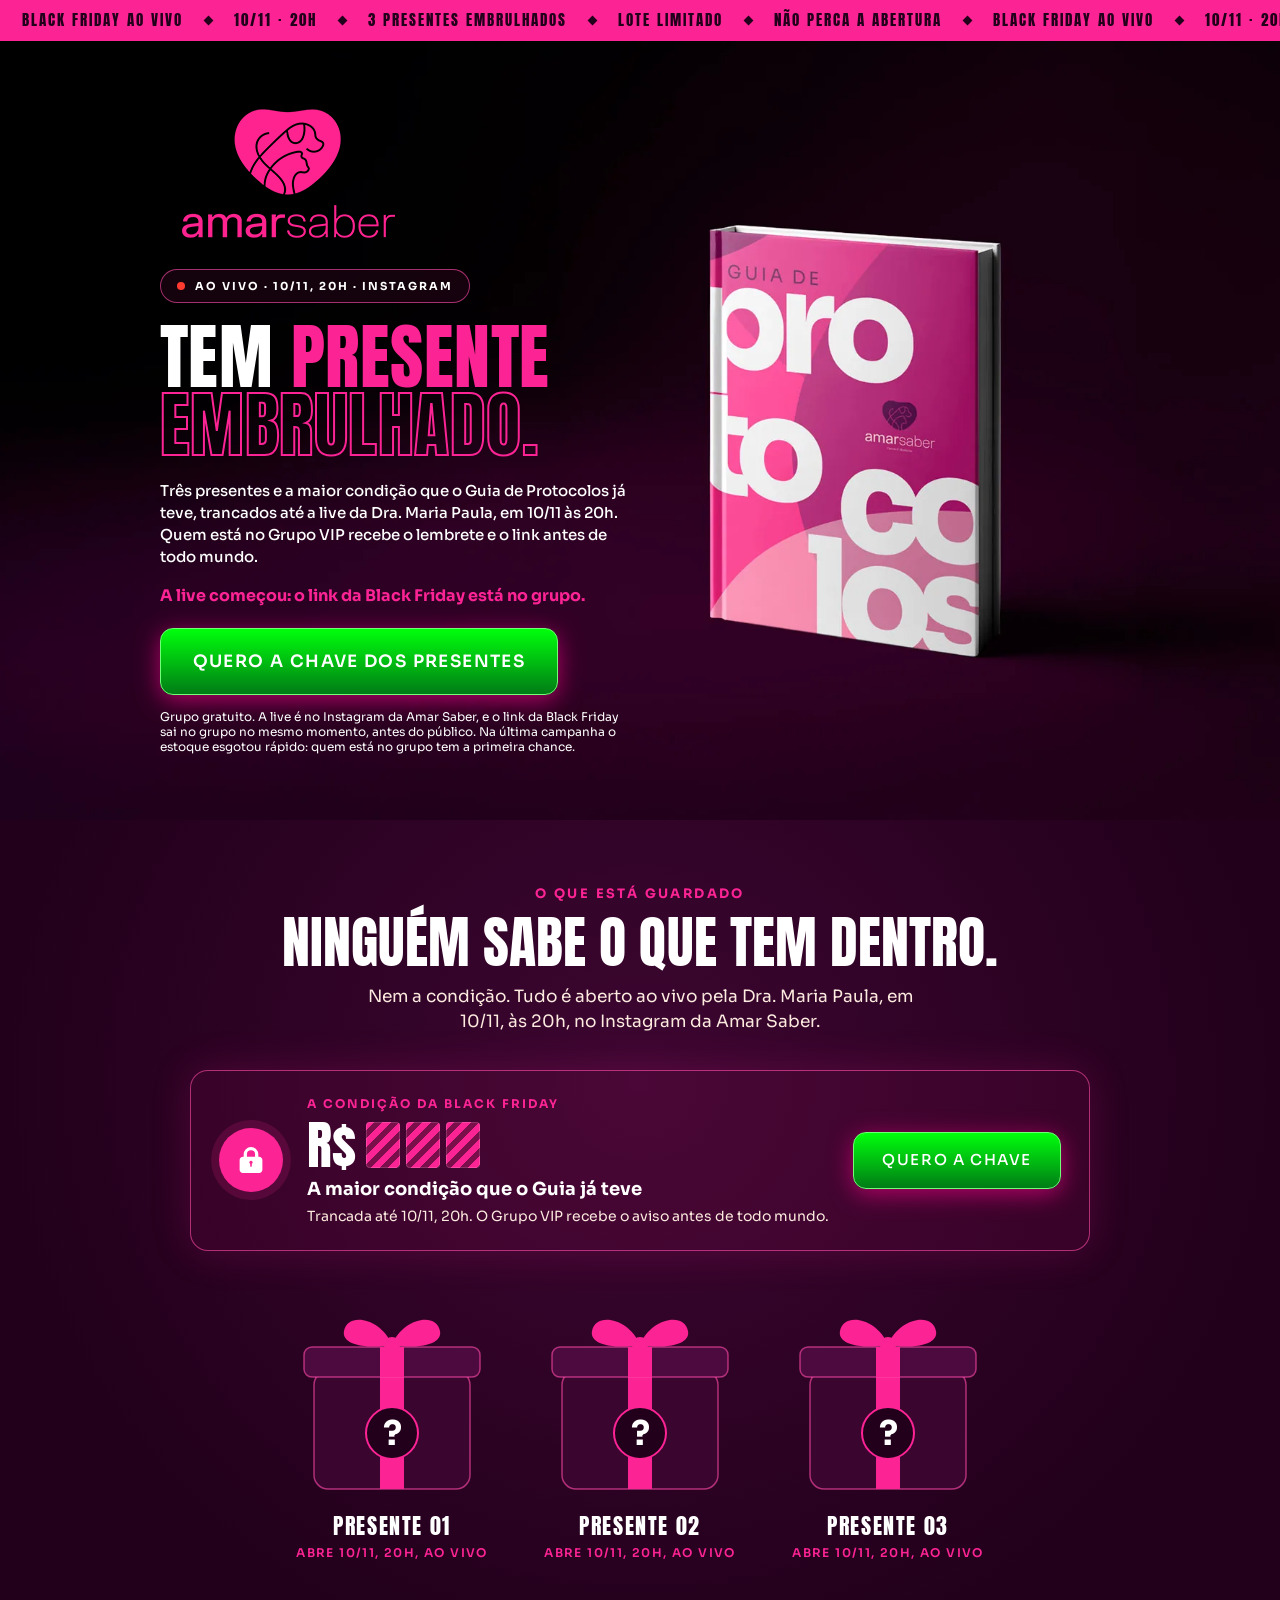
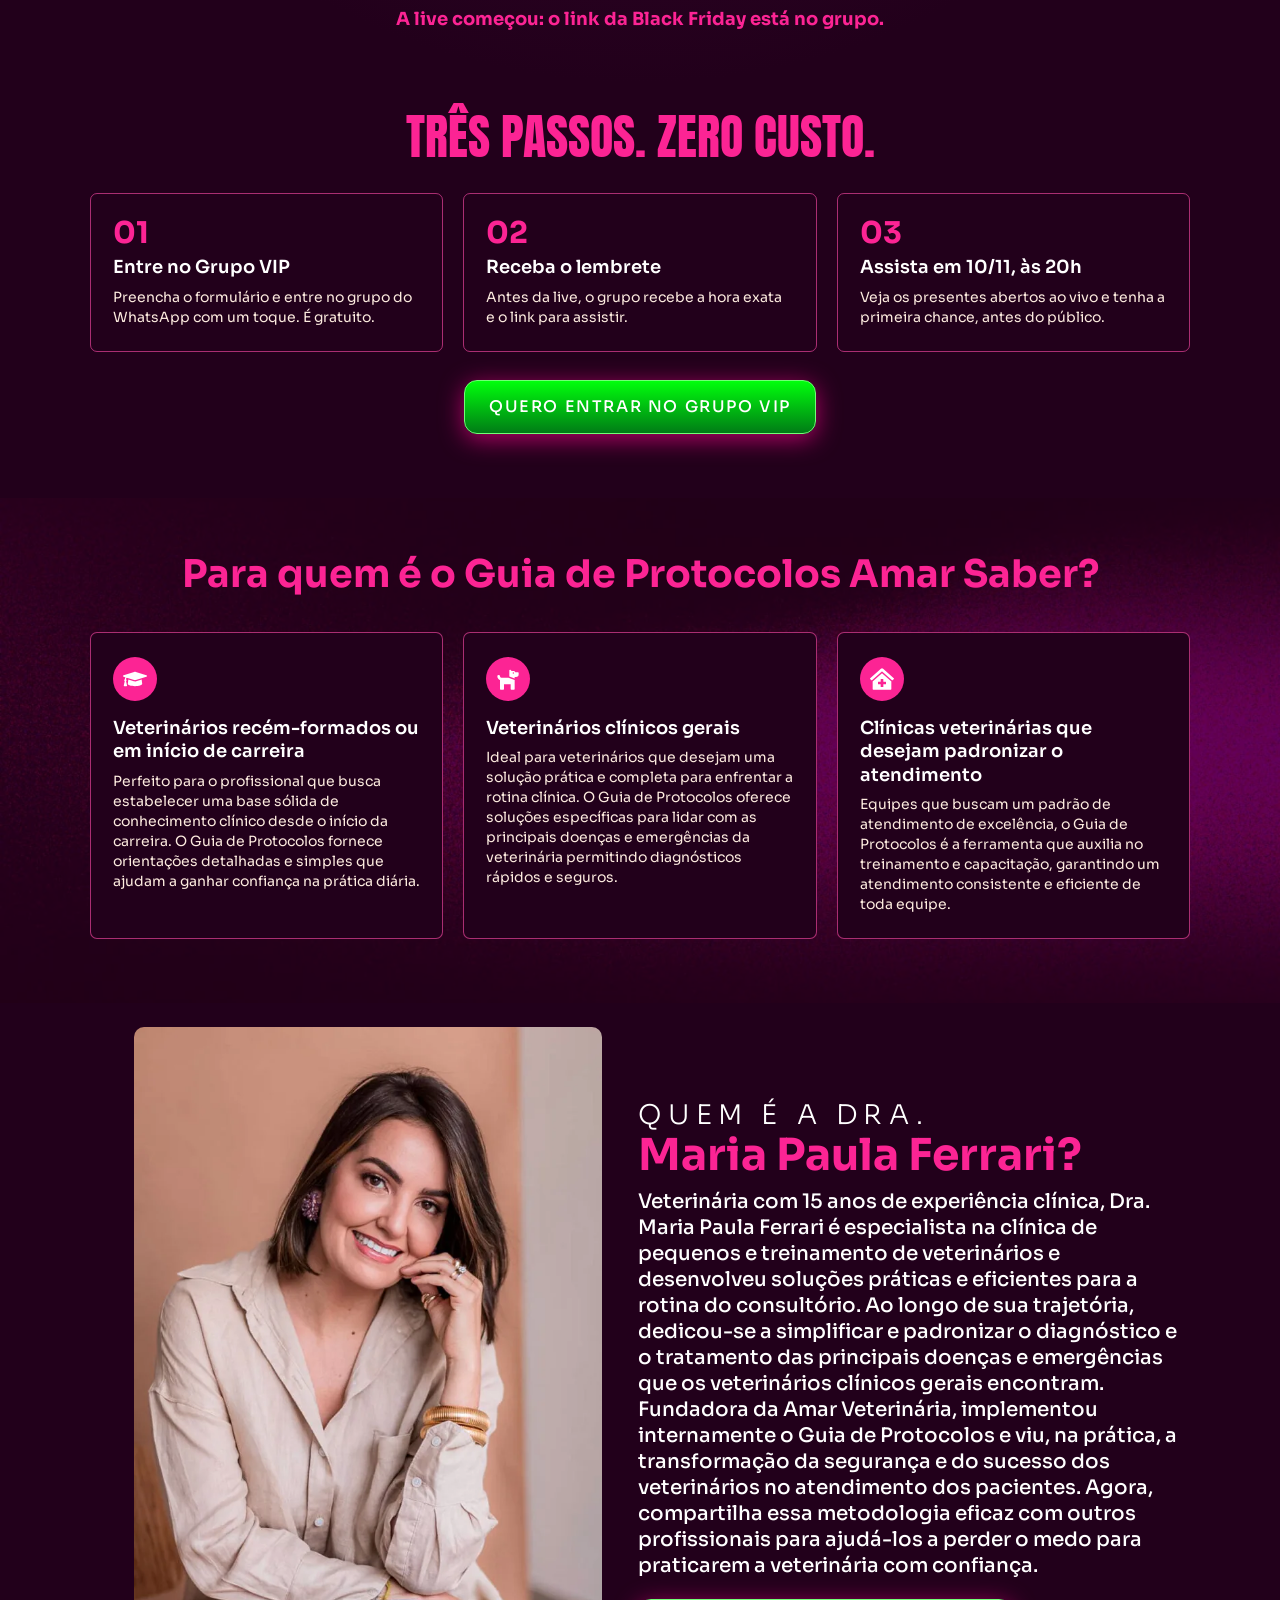
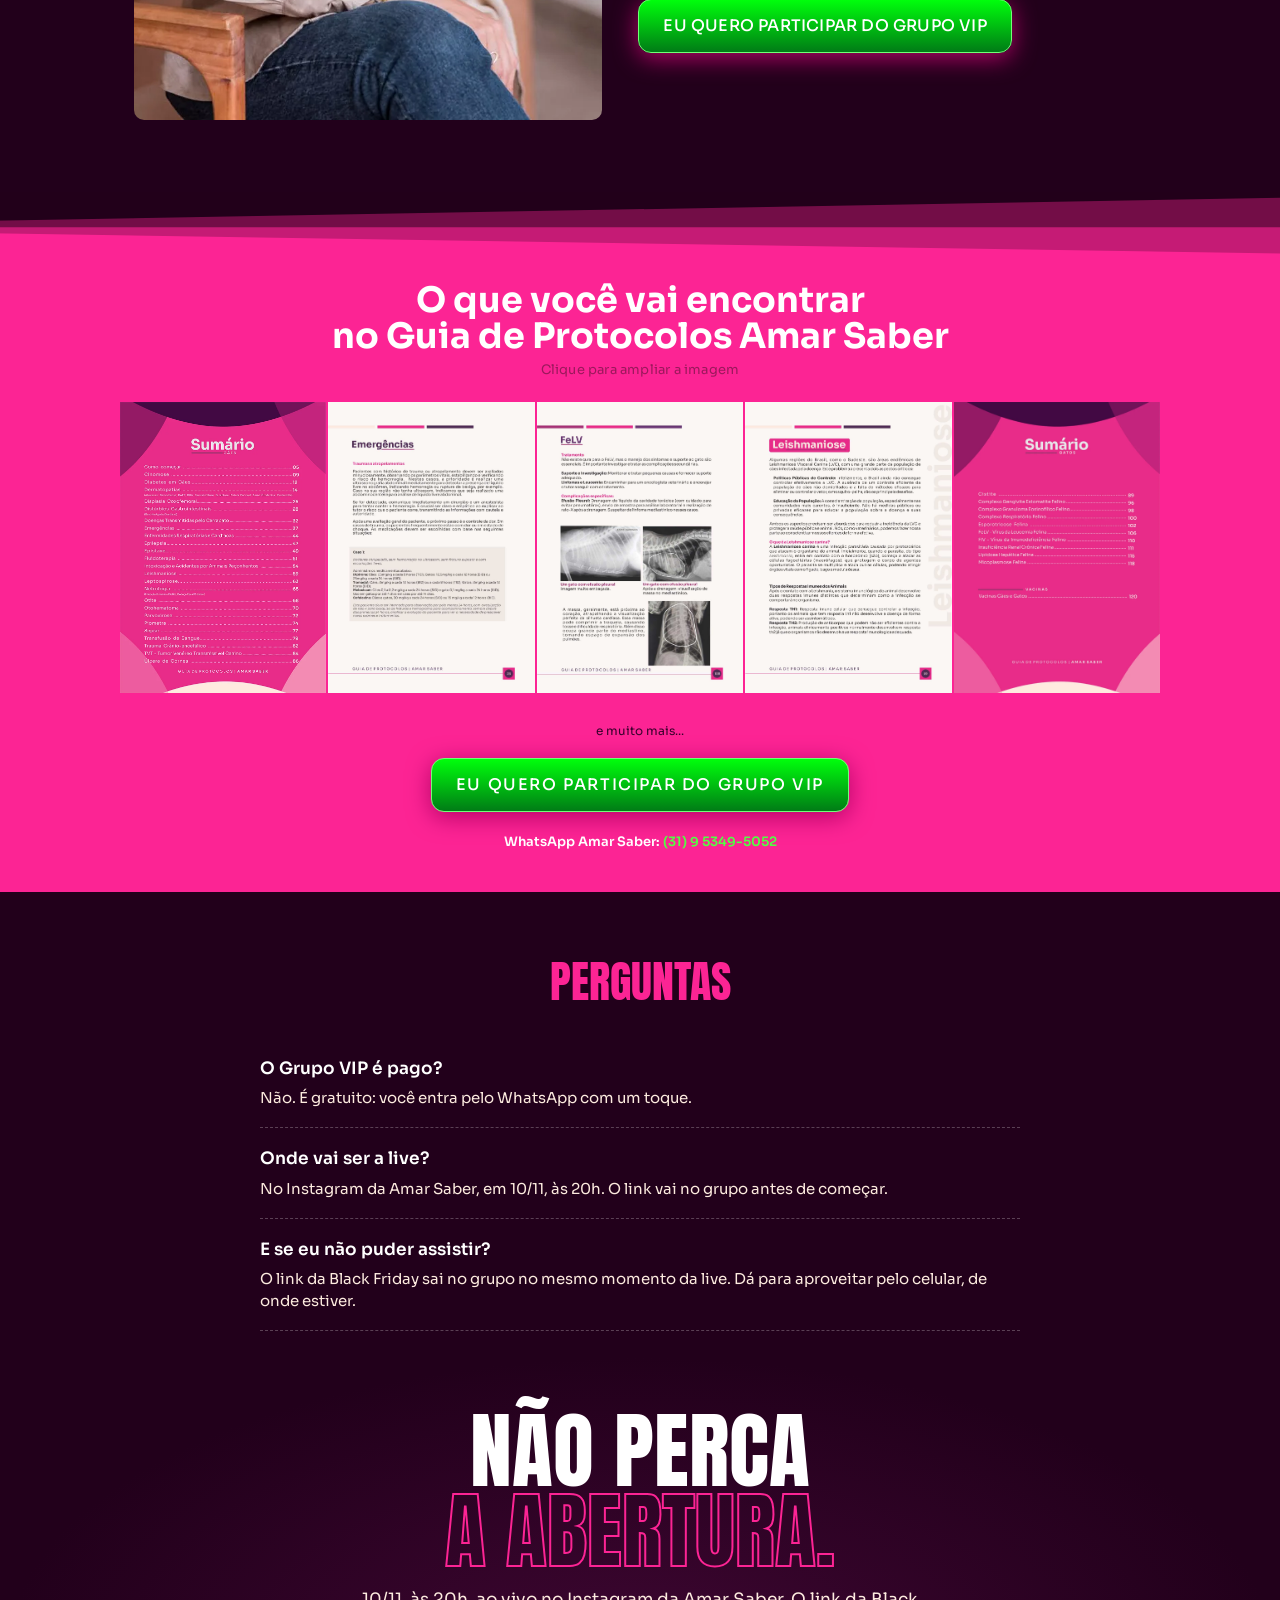
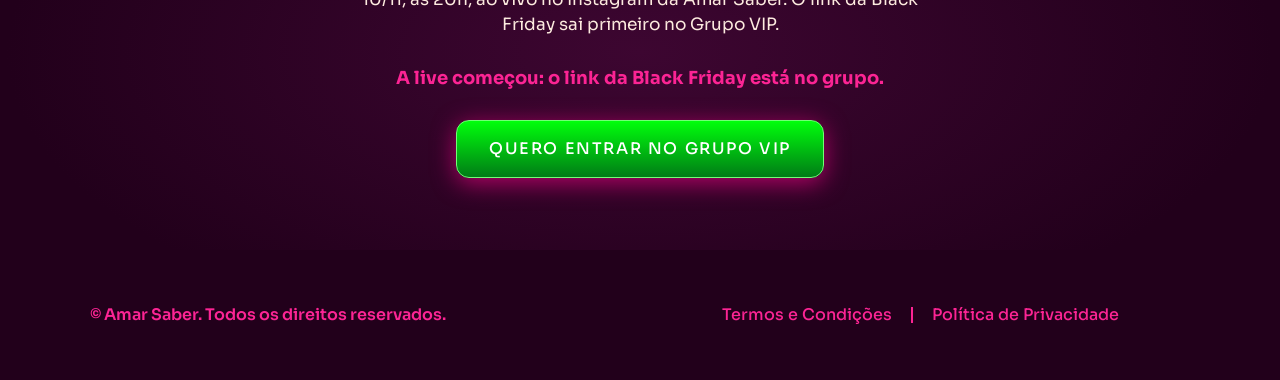
==== acesso-antecipado/index.html @ 14d17bd7 "Número de dúvidas novo (31) 9 5349-5052 e foto dos grupos VIP - O WhatsApp de dúvidas passa para 553" ====
<!doctype html>
<html lang="pt-BR">
<head>
  <meta charset="utf-8">
  <meta name="viewport" content="width=device-width, initial-scale=1.0, viewport-fit=cover">
  <title>Acesso antecipado Black Friday – Guia de Protocolos – Amar Saber</title>
  <meta name="description" content="Black Friday do Guia de Protocolos ao vivo: três presentes e a maior condição que o Guia já teve, abertos pela Dra. Maria Paula em 10/11, às 20h. Entre no Grupo VIP e receba o link antes de todo mundo.">

  <!-- Compartilhamento (WhatsApp, Facebook, etc.) -->
  <meta property="og:type" content="website">
  <meta property="og:title" content="Acesso antecipado Black Friday – Guia de Protocolos – Amar Saber">
  <meta property="og:description" content="Três presentes embrulhados, abertos ao vivo em 10/11, às 20h. Entre no Grupo VIP e receba o link antes de todo mundo.">
  <meta property="og:image" content="../assets/img/mockup-guia.webp">

  <link rel="icon" href="../assets/img/favicon-150.png" sizes="32x32">
  <link rel="icon" href="../assets/img/favicon-300.png" sizes="192x192">
  <link rel="apple-touch-icon" href="../assets/img/favicon-300.png">

  <link rel="preconnect" href="https://fonts.googleapis.com">
  <link rel="preconnect" href="https://fonts.gstatic.com" crossorigin>
  <link rel="stylesheet" href="https://fonts.googleapis.com/css2?family=Anton&family=Sora:wght@300;400;500;600;700&family=Roboto:wght@400;600&display=swap">
  <link rel="stylesheet" href="../assets/css/captura.css">

  <!-- ===== RASTREAMENTO =====
       Meta Pixel, PostHog e Clarity: assets/js/tracking.js (o mesmo da LP).
       Formulário, envio ao n8n e evento Lead: assets/js/captura.js. -->
  <script src="../assets/js/tracking.js" defer></script>
  <script src="../assets/js/captura.js" defer></script>
  <!-- UTMify: guarda utm_* e fbclid (mesmo script da LP). -->
  <script src="https://cdn.utmify.com.br/scripts/utms/latest.js" data-utmify-prevent-xcod-sck data-utmify-prevent-subids async defer></script>
</head>
<body data-etapas="engajou,iniciou_form,virou_lead">
  <noscript><img height="1" width="1" style="display:none" alt="" src="https://www.facebook.com/tr?id=1393732806282634&ev=PageView&noscript=1"></noscript>

  <!-- Faixa da live (trilha duplicada para o loop não ter emenda) -->
  <div class="cap-faixa" role="note" aria-label="Black Friday ao vivo em 10/11, às 20h. Lote limitado.">
    <div class="cap-faixa__trilha" aria-hidden="true">
      <div class="cap-faixa__grupo"><span>Black Friday ao vivo</span><span>10/11 · 20h</span><span>3 presentes embrulhados</span><span>Lote limitado</span><span>Não perca a abertura</span><span>Black Friday ao vivo</span><span>10/11 · 20h</span><span>3 presentes embrulhados</span><span>Lote limitado</span><span>Não perca a abertura</span></div>
      <div class="cap-faixa__grupo"><span>Black Friday ao vivo</span><span>10/11 · 20h</span><span>3 presentes embrulhados</span><span>Lote limitado</span><span>Não perca a abertura</span><span>Black Friday ao vivo</span><span>10/11 · 20h</span><span>3 presentes embrulhados</span><span>Lote limitado</span><span>Não perca a abertura</span></div>
    </div>
  </div>

  <!-- ===== 1. HERO + FORMULÁRIO ===== -->
  <section class="cap-hero" id="topo" data-secao="hero">
    <div class="cap-container cap-hero__inner">
      <div class="cap-hero__content">
        <img class="cap-hero__logo" src="../assets/img/logo-amarsaber.png" width="254" height="152" alt="Amar Saber">
        <p class="cap-pill"><span class="cap-pill__dot" aria-hidden="true"></span>Ao vivo · 10/11, 20h · Instagram</p>
        <h1 class="cap-hero__title"><span>Tem <em>presente</em></span> <span class="cap-contorno">embrulhado.</span></h1>
        <p class="cap-hero__lead">Três presentes e a maior condição que o Guia de Protocolos já teve, trancados até a live da Dra. Maria Paula, em 10/11 às 20h. Quem está no Grupo VIP recebe o lembrete e o link antes de todo mundo.</p>

        <div class="cap-contador cap-contador--hero" data-contador="2026-11-10T20:00:00-03:00">
          <p class="cap-contador__rotulo" data-antes>Faltam para a live</p>
          <div class="cap-contador__grade" data-antes>
          <span><b data-unidade="dias">--</b>dias</span>
          <span><b data-unidade="horas">--</b>horas</span>
          <span><b data-unidade="min">--</b>min</span>
          <span><b data-unidade="seg">--</b>seg</span>
          </div>
          <p class="cap-contador__fim" data-fim role="status" hidden>A live começou: o link da Black Friday está no grupo.</p>
        </div>

        <a class="btn cap-hero__btn" href="#form-guia" data-cta="hero">QUERO A CHAVE DOS PRESENTES</a>

        <p class="cap-hero__note">Grupo gratuito. A live é no Instagram da Amar Saber, e o link da Black Friday sai no grupo no mesmo momento, antes do público. Na última campanha o estoque esgotou rápido: quem está no grupo tem a primeira chance.</p>
        <!-- Só no celular: no desktop o livro já está no banner do fundo -->
        <img class="cap-hero__livro" src="../assets/img/captura/livro-mobile.webp" width="580" height="740" alt="Guia de Protocolos Amar Saber" loading="lazy">
      </div>
    </div>
  </section>

  <!-- ===== 2. O QUE ESTÁ GUARDADO (presentes trancados até a live) =====
       Os 3 presentes são reais: o curso Atendimento Extraordinário, 3 meses de comunidade e a própria condição
       (R$ 1.137,70 por R$ 497). O contador termina em 10/11 às 20h (assets/js/captura.js). -->
  <section class="cap-presentes" data-secao="presentes">
    <div class="cap-container">
      <p class="cap-presentes__kicker">O que está guardado</p>
      <h2 class="cap-presentes__title">Ninguém sabe o que tem dentro.</h2>
      <p class="cap-presentes__lead">Nem a condição. Tudo é aberto ao vivo pela Dra. Maria Paula, em 10/11, às 20h, no Instagram da Amar Saber.</p>

      <div class="cap-cofre">
        <span class="cap-cofre__icone"><svg viewBox="0 0 448 512" aria-hidden="true"><path d="M144 144v48h160v-48a80 80 0 0 0-160 0zm-64 48v-48a144 144 0 0 1 288 0v48h16c35.3 0 64 28.7 64 64v192c0 35.3-28.7 64-64 64H64c-35.3 0-64-28.7-64-64V256c0-35.3 28.7-64 64-64h16zm144 80a32 32 0 0 0-16 59.7V376a16 16 0 0 0 32 0v-44.3A32 32 0 0 0 224 272z"/></svg></span>
        <div class="cap-cofre__texto">
          <p class="cap-cofre__rotulo">A condição da Black Friday</p>
          <p class="cap-cofre__preco" role="img" aria-label="Preço revelado na live">R$<i></i><i></i><i></i></p>
          <p class="cap-cofre__valor">A maior condição que o Guia já teve</p>
          <p class="cap-cofre__nota">Trancada até 10/11, 20h. O Grupo VIP recebe o aviso antes de todo mundo.</p>
        </div>
        <a class="btn cap-cofre__btn" href="#form-guia" data-cta="presentes">QUERO A CHAVE</a>
      </div>

      <ul class="cap-presentes__lista">
          <li class="cap-presente">
            <button class="cap-presente__btn" type="button" data-presente="1" aria-label="Presente 01: abre 10/11, às 20h, ao vivo">
              <svg class="cap-presente__caixa" viewBox="0 0 200 200" aria-hidden="true">
                <rect class="cap-presente__corpo" x="22" y="76" width="156" height="118" rx="14"/>
                <rect class="cap-presente__fita" x="88" y="76" width="24" height="118"/>
                <ellipse class="cap-presente__brilho" cx="100" cy="80" rx="74" ry="26"/>
                <circle class="cap-presente__selo" cx="100" cy="138" r="26"/>
                <text class="cap-presente__q" x="100" y="150" text-anchor="middle">?</text>
                <g class="cap-presente__topo">
                  <path class="cap-presente__laco" d="M100 50c-10-26-44-34-48-14-3 15 26 18 48 14zM100 50c10-26 44-34 48-14 3 15-26 18-48 14z"/>
                  <rect class="cap-presente__tampa" x="12" y="52" width="176" height="30" rx="8"/>
                  <rect class="cap-presente__fita" x="88" y="52" width="24" height="30"/>
                  <circle class="cap-presente__no" cx="100" cy="50" r="8"/>
                </g>
              </svg>
              <span class="cap-presente__nome">Presente 01</span>
              <span class="cap-presente__quando">Abre 10/11, 20h, ao vivo</span>
            </button>
          </li>
          <li class="cap-presente">
            <button class="cap-presente__btn" type="button" data-presente="2" aria-label="Presente 02: abre 10/11, às 20h, ao vivo">
              <svg class="cap-presente__caixa" viewBox="0 0 200 200" aria-hidden="true">
                <rect class="cap-presente__corpo" x="22" y="76" width="156" height="118" rx="14"/>
                <rect class="cap-presente__fita" x="88" y="76" width="24" height="118"/>
                <ellipse class="cap-presente__brilho" cx="100" cy="80" rx="74" ry="26"/>
                <circle class="cap-presente__selo" cx="100" cy="138" r="26"/>
                <text class="cap-presente__q" x="100" y="150" text-anchor="middle">?</text>
                <g class="cap-presente__topo">
                  <path class="cap-presente__laco" d="M100 50c-10-26-44-34-48-14-3 15 26 18 48 14zM100 50c10-26 44-34 48-14 3 15-26 18-48 14z"/>
                  <rect class="cap-presente__tampa" x="12" y="52" width="176" height="30" rx="8"/>
                  <rect class="cap-presente__fita" x="88" y="52" width="24" height="30"/>
                  <circle class="cap-presente__no" cx="100" cy="50" r="8"/>
                </g>
              </svg>
              <span class="cap-presente__nome">Presente 02</span>
              <span class="cap-presente__quando">Abre 10/11, 20h, ao vivo</span>
            </button>
          </li>
          <li class="cap-presente">
            <button class="cap-presente__btn" type="button" data-presente="3" aria-label="Presente 03: abre 10/11, às 20h, ao vivo">
              <svg class="cap-presente__caixa" viewBox="0 0 200 200" aria-hidden="true">
                <rect class="cap-presente__corpo" x="22" y="76" width="156" height="118" rx="14"/>
                <rect class="cap-presente__fita" x="88" y="76" width="24" height="118"/>
                <ellipse class="cap-presente__brilho" cx="100" cy="80" rx="74" ry="26"/>
                <circle class="cap-presente__selo" cx="100" cy="138" r="26"/>
                <text class="cap-presente__q" x="100" y="150" text-anchor="middle">?</text>
                <g class="cap-presente__topo">
                  <path class="cap-presente__laco" d="M100 50c-10-26-44-34-48-14-3 15 26 18 48 14zM100 50c10-26 44-34 48-14 3 15-26 18-48 14z"/>
                  <rect class="cap-presente__tampa" x="12" y="52" width="176" height="30" rx="8"/>
                  <rect class="cap-presente__fita" x="88" y="52" width="24" height="30"/>
                  <circle class="cap-presente__no" cx="100" cy="50" r="8"/>
                </g>
              </svg>
              <span class="cap-presente__nome">Presente 03</span>
              <span class="cap-presente__quando">Abre 10/11, 20h, ao vivo</span>
            </button>
          </li>
      </ul>

      <div class="cap-contador" data-contador="2026-11-10T20:00:00-03:00">
        <p class="cap-contador__rotulo" data-antes>Faltam para a live</p>
        <div class="cap-contador__grade" data-antes>
          <span><b data-unidade="dias">--</b>dias</span>
          <span><b data-unidade="horas">--</b>horas</span>
          <span><b data-unidade="min">--</b>min</span>
          <span><b data-unidade="seg">--</b>seg</span>
        </div>
        <p class="cap-contador__fim" data-fim role="status" hidden>A live começou: o link da Black Friday está no grupo.</p>
      </div>
    </div>
  </section>

  <!-- ===== 3. COMO PARTICIPAR ===== -->
  <section class="cap-passos" data-secao="como-participar">
    <div class="cap-container">
      <h2 class="cap-passos__title">Três passos. Zero custo.</h2>
      <ol class="cap-passos__lista">
        <li><b>Entre no Grupo VIP</b><span>Preencha o formulário e entre no grupo do WhatsApp com um toque. É gratuito.</span></li>
        <li><b>Receba o lembrete</b><span>Antes da live, o grupo recebe a hora exata e o link para assistir.</span></li>
        <li><b>Assista em 10/11, às 20h</b><span>Veja os presentes abertos ao vivo e tenha a primeira chance, antes do público.</span></li>
      </ol>
      <a class="btn cap-passos__btn" href="#form-guia" data-cta="passos">QUERO ENTRAR NO GRUPO VIP</a>
    </div>
  </section>

  <!-- ===== 4. PARA QUEM É ===== -->
  <section class="cap-para-quem" data-secao="para-quem">
    <div class="cap-container">
      <h2 class="cap-para-quem__title">Para quem é o Guia de Protocolos Amar Saber?</h2>
      <div class="cap-cards">
        <div class="cap-card">
          <span class="cap-card__icon"><svg viewBox="0 0 640 512" aria-hidden="true"><path d="M622.34 153.2L343.4 67.5c-15.2-4.67-31.6-4.67-46.79 0L17.66 153.2c-23.54 7.23-23.54 38.36 0 45.59l48.63 14.94c-10.67 13.19-17.23 29.28-17.88 46.9C38.78 266.15 32 276.11 32 288c0 10.78 5.68 19.85 13.86 25.65L20.33 428.53C18.11 438.52 25.71 448 35.94 448h56.11c10.24 0 17.84-9.48 15.62-19.47L82.14 313.65C90.32 307.85 96 298.78 96 288c0-11.57-6.47-21.25-15.66-26.87.76-15.02 8.44-28.3 20.69-36.72L296.6 284.5c9.06 2.78 26.44 6.25 46.79 0l278.95-85.7c23.55-7.24 23.55-38.36 0-45.6zM352.79 315.09c-28.53 8.76-52.84 3.92-65.59 0l-145.02-44.55L128 384c0 35.35 85.96 64 192 64s192-28.65 192-64l-14.18-113.47-145.03 44.56z"/></svg></span>
          <div>
            <h3 class="cap-card__title">Veterinários recém-formados ou em início de carreira</h3>
            <p class="cap-card__text">Perfeito para o profissional que busca estabelecer uma base sólida de conhecimento clínico desde o início da carreira. O Guia de Protocolos fornece orientações detalhadas e simples que ajudam a ganhar confiança na prática diária.</p>
          </div>
        </div>
        <div class="cap-card">
          <span class="cap-card__icon"><svg viewBox="0 0 576 512" aria-hidden="true"><path d="M298.06,224,448,277.55V496a16,16,0,0,1-16,16H368a16,16,0,0,1-16-16V384H192V496a16,16,0,0,1-16,16H112a16,16,0,0,1-16-16V282.09C58.84,268.84,32,233.66,32,192a32,32,0,0,1,64,0,32.06,32.06,0,0,0,32,32ZM544,112v32a64,64,0,0,1-64,64H448v35.58L320,197.87V48c0-14.25,17.22-21.39,27.31-11.31L374.59,64h53.63c10.91,0,23.75,7.92,28.62,17.69L464,96h64A16,16,0,0,1,544,112Zm-112,0a16,16,0,1,0-16,16A16,16,0,0,0,432,112Z"/></svg></span>
          <div>
            <h3 class="cap-card__title">Veterinários clínicos gerais</h3>
            <p class="cap-card__text">Ideal para veterinários que desejam uma solução prática e completa para enfrentar a rotina clínica. O Guia de Protocolos oferece soluções específicas para lidar com as principais doenças e emergências da veterinária permitindo diagnósticos rápidos e seguros.</p>
          </div>
        </div>
        <div class="cap-card">
          <span class="cap-card__icon"><svg viewBox="0 0 576 512" aria-hidden="true"><path d="M288 115L69.47 307.71c-1.62 1.46-3.69 2.14-5.47 3.35V496a16 16 0 0 0 16 16h416a16 16 0 0 0 16-16V311.1c-1.7-1.16-3.72-1.82-5.26-3.2zm96 261a8 8 0 0 1-8 8h-56v56a8 8 0 0 1-8 8h-48a8 8 0 0 1-8-8v-56h-56a8 8 0 0 1-8-8v-48a8 8 0 0 1 8-8h56v-56a8 8 0 0 1 8-8h48a8 8 0 0 1 8 8v56h56a8 8 0 0 1 8 8zm186.69-139.72l-255.94-226a39.85 39.85 0 0 0-53.45 0l-256 226a16 16 0 0 0-1.21 22.6L25.5 282.7a16 16 0 0 0 22.6 1.21L277.42 81.63a16 16 0 0 1 21.17 0L527.91 283.9a16 16 0 0 0 22.6-1.21l21.4-23.82a16 16 0 0 0-1.22-22.59z"/></svg></span>
          <div>
            <h3 class="cap-card__title">Clínicas veterinárias que desejam padronizar o atendimento</h3>
            <p class="cap-card__text">Equipes que buscam um padrão de atendimento de excelência, o Guia de Protocolos é a ferramenta que auxilia no treinamento e capacitação, garantindo um atendimento consistente e eficiente de toda equipe.</p>
          </div>
        </div>
      </div>
    </div>
  </section>

  <!-- ===== 5. QUEM É A DRA. ===== -->
  <section class="cap-dra" data-secao="dra">
    <div class="cap-container cap-dra__inner">
      <div class="cap-dra__img">
        <img src="../assets/img/captura/maria-paula.webp" width="692" height="1024" alt="Dra. Maria Paula Ferrari" loading="lazy">
      </div>
      <div class="cap-dra__content">
        <p class="cap-dra__kicker">QUEM É A DRA.</p>
        <h2 class="cap-dra__name">Maria Paula Ferrari?</h2>
        <p class="cap-dra__text">Veterinária com 15 anos de experiência clínica, Dra. Maria Paula Ferrari é especialista na clínica de pequenos e treinamento de veterinários e desenvolveu soluções práticas e eficientes para a rotina do consultório. Ao longo de sua trajetória, dedicou-se a simplificar e padronizar o diagnóstico e o tratamento das principais doenças e emergências que os veterinários clínicos gerais encontram. Fundadora da Amar Veterinária, implementou internamente o Guia de Protocolos e viu, na prática, a transformação da segurança e do sucesso dos veterinários no atendimento dos pacientes. Agora, compartilha essa metodologia eficaz com outros profissionais para ajudá-los a perder o medo para praticarem a veterinária com confiança.</p>
        <a class="btn cap-dra__btn" href="#form-guia" data-cta="dra">EU QUERO PARTICIPAR DO GRUPO VIP</a>
      </div>
    </div>
  </section>

  <!-- ===== 6. O QUE VOCÊ VAI ENCONTRAR ===== -->
  <section class="cap-sumario" data-secao="sumario">
    <svg class="cap-sumario__shape" viewBox="0 0 2600 131.1" preserveAspectRatio="none" aria-hidden="true">
      <path d="M0 0L2600 0 2600 69.1 0 0z"/>
      <path style="opacity:.5" d="M0 0L2600 0 2600 69.1 0 69.1z"/>
      <path style="opacity:.25" d="M2600 0L0 0 0 130.1 2600 69.1z"/>
    </svg>
    <div class="cap-container cap-sumario__inner">
      <h2 class="cap-sumario__title">O que você vai encontrar<br>no Guia de Protocolos Amar Saber</h2>
      <p class="cap-sumario__hint">Clique para ampliar a imagem</p>
      <div class="gallery cap-gallery">
        <a href="../assets/img/captura/sumario.webp"><img src="../assets/img/captura/sumario.webp" width="813" height="1150" alt="Sumário do Guia" loading="lazy"></a>
        <a href="../assets/img/pagina-1.jpg"><img src="../assets/img/pagina-1.jpg" width="993" height="1403" alt="Página do Guia: Emergências" loading="lazy"></a>
        <a href="../assets/img/pagina-3.jpg"><img src="../assets/img/pagina-3.jpg" width="993" height="1403" alt="Página do Guia: FeLV" loading="lazy"></a>
        <a href="../assets/img/pagina-2.jpg"><img src="../assets/img/pagina-2.jpg" width="994" height="1403" alt="Página do Guia: Leishmaniose" loading="lazy"></a>
        <a href="../assets/img/captura/sumario-gatos.webp"><img src="../assets/img/captura/sumario-gatos.webp" width="992" height="1403" alt="Sumário do capítulo de gatos" loading="lazy"></a>
      </div>
      <p class="cap-sumario__more">e muito mais...</p>
      <a class="btn cap-sumario__btn" href="#form-guia" data-cta="sumario">EU QUERO PARTICIPAR DO GRUPO VIP</a>
      <p class="cap-sumario__whats">WhatsApp Amar Saber: <a href="https://api.whatsapp.com/send?phone=5531953495052">(31) 9 5349-5052</a></p>
    </div>
  </section>

  <!-- ===== 7. PERGUNTAS ===== -->
  <section class="cap-faq" data-secao="perguntas">
    <div class="cap-container">
      <h2 class="cap-faq__title">Perguntas</h2>
      <dl class="cap-faq__lista">
        <div><dt>O Grupo VIP é pago?</dt><dd>Não. É gratuito: você entra pelo WhatsApp com um toque.</dd></div>
        <div><dt>Onde vai ser a live?</dt><dd>No Instagram da Amar Saber, em 10/11, às 20h. O link vai no grupo antes de começar.</dd></div>
        <div><dt>E se eu não puder assistir?</dt><dd>O link da Black Friday sai no grupo no mesmo momento da live. Dá para aproveitar pelo celular, de onde estiver.</dd></div>
      </dl>
    </div>
  </section>

  <!-- ===== 8. FECHAMENTO ===== -->
  <section class="cap-fechamento" data-secao="fechamento">
    <div class="cap-container">
      <h2 class="cap-fechamento__title">Não perca <span class="cap-contorno">a abertura.</span></h2>
      <p class="cap-fechamento__lead">10/11, às 20h, ao vivo no Instagram da Amar Saber. O link da Black Friday sai primeiro no Grupo VIP.</p>
      <div class="cap-contador" data-contador="2026-11-10T20:00:00-03:00">
        <div class="cap-contador__grade" data-antes>
          <span><b data-unidade="dias">--</b>dias</span>
          <span><b data-unidade="horas">--</b>horas</span>
          <span><b data-unidade="min">--</b>min</span>
          <span><b data-unidade="seg">--</b>seg</span>
        </div>
        <p class="cap-contador__fim" data-fim role="status" hidden>A live começou: o link da Black Friday está no grupo.</p>
      </div>
      <a class="btn cap-fechamento__btn" href="#form-guia" data-cta="fechamento">QUERO ENTRAR NO GRUPO VIP</a>
    </div>
  </section>

  <!-- Barra fixa no celular: aparece depois do hero e some ao voltar ao formulário (assets/js/captura.js) -->
  <div class="cap-barra is-oculta" data-contador="2026-11-10T20:00:00-03:00">
    <p class="cap-barra__tempo"><span class="cap-pill__dot" aria-hidden="true"></span><span data-antes>Live em <b data-curto>--</b></span><span data-fim hidden>Ao vivo agora</span></p>
    <a class="btn cap-barra__btn" href="#form-guia" data-cta="barra">ENTRAR NO GRUPO VIP</a>
  </div>

  <!-- ===== FORMULÁRIO NA GAVETA =====
       Todos os botões com href="#form-guia" abrem a gaveta (assets/js/captura.js). Sem JS, abre pelo :target. -->
  <div class="cap-gaveta" id="form-guia" role="dialog" aria-modal="true" aria-labelledby="gaveta-titulo">
    <a class="cap-gaveta__fundo" href="#topo" tabindex="-1" aria-hidden="true"></a>
    <div class="cap-gaveta__caixa">
      <a class="cap-gaveta__fechar" href="#topo" aria-label="Fechar">&times;</a>
      <p class="cap-pill"><span class="cap-pill__dot" aria-hidden="true"></span>Ao vivo · 10/11, 20h</p>
      <h2 class="cap-gaveta__titulo" id="gaveta-titulo">Pegue a sua chave</h2>
      <p class="cap-gaveta__texto">Entre no Grupo VIP do WhatsApp: é lá que chegam o lembrete da live e o link da Black Friday, antes do público.</p>
      <!-- Envio, validação e eventos: assets/js/captura.js -->
      <form class="cap-form" id="form-lead" novalidate>
        <div class="cap-field">
          <label class="sr-only" for="lead-nome">Seu nome</label>
          <input id="lead-nome" name="nome" type="text" placeholder="Seu nome:" autocomplete="name" maxlength="80" required>
          <p class="cap-field__msg" aria-live="polite"></p>
        </div>
        <div class="cap-field">
          <label class="sr-only" for="lead-whatsapp">Seu WhatsApp com DDD</label>
          <input id="lead-whatsapp" name="whatsapp" type="tel" placeholder="Seu WhatsApp com DDD:" autocomplete="tel-national" inputmode="tel" maxlength="20" required>
          <p class="cap-field__msg" aria-live="polite"></p>
        </div>
        <!-- Armadilha para robôs: pessoas não veem este campo -->
        <div class="cap-hp" aria-hidden="true">
          <label for="lead-site">Site</label>
          <input id="lead-site" name="website" type="text" tabindex="-1" autocomplete="off">
        </div>
        <button class="btn cap-form__btn" type="submit">QUERO ENTRAR NO GRUPO VIP</button>
      </form>
      <p class="cap-gaveta__nota">Grupo gratuito, só de avisos.</p>
    </div>
  </div>

  <!-- ===== RODAPÉ ===== -->
  <footer class="cap-footer">
    <div class="cap-container cap-footer__inner">
      <p class="cap-footer__copy">© Amar Saber. Todos os direitos reservados.</p>
      <nav class="cap-footer__nav" aria-label="Rodapé">
        <a href="https://amarsaber.com.br/termos-e-condicoes/">Termos e Condições</a>
        <a href="https://amarsaber.com.br/politica-de-privacidade/">Política de Privacidade</a>
      </nav>
    </div>
  </footer>

  <script src="../assets/js/main.js"></script>
</body>
</html>
---- assets/css/captura.css ----
/* =========================================================
   Amar Saber — Captura "Acesso antecipado" (Black Friday)
   Páginas: /acesso-antecipado/ e /acesso-antecipado/obrigado/
   Cores e botão iguais aos da LP (assets/css/style.css).
   ========================================================= */
:root {
  --bg-dark: #22001b;
  --pink: #fc2494;
  --pink-title: #c01275;     /* título do hero (igual ao original) */
  --cream: #fdebdf;          /* texto dos cards */
  --card-border: #fd4ba89e;
  --error: #ff6b6b;
  --font: "Sora", sans-serif;
  --display: "Anton", "Impact", "Arial Narrow", sans-serif;
}

*, *::before, *::after { box-sizing: border-box; }
html { scroll-behavior: smooth; }
body {
  margin: 0;
  background: var(--bg-dark);
  color: #fff;
  font-family: var(--font);
  font-size: 16px;
  line-height: 1.5;
  -webkit-text-size-adjust: 100%;
}
img { max-width: 100%; height: auto; display: block; }
h1, h2, h3, p { margin: 0; }
a { color: inherit; text-decoration: none; }
.sr-only { position: absolute; width: 1px; height: 1px; overflow: hidden; clip: rect(0 0 0 0); white-space: nowrap; }

.cap-container { width: 100%; max-width: 1140px; margin: 0 auto; padding: 0 20px; }

/* ---------- Botão verde (o mesmo da LP) ---------- */
.btn {
  display: inline-block;
  padding: 22px 28px;
  font-family: var(--font);
  font-size: 15px;
  font-weight: 500;
  line-height: 1.25;
  letter-spacing: -0.1px;
  color: #fff;
  text-align: center;
  background: linear-gradient(180deg, #00ff0c 0%, #007c16 100%);
  border: 1px solid #71ff77;
  border-radius: 13px;
  box-shadow: 0 5px 23px 0 #b30367;
  cursor: pointer;
  transition: transform .3s;
}
.btn:hover, .btn:focus-visible { transform: scale(1.05); }
.btn[disabled] { opacity: .75; cursor: wait; transform: none; }

/* =========================================================
   FAIXA DA LIVE (marquee)
   ========================================================= */
.cap-faixa { overflow: hidden; white-space: nowrap; background: var(--pink); color: var(--bg-dark); }
.cap-faixa__trilha { display: inline-flex; animation: faixa 36s linear infinite; }
.cap-faixa__grupo { display: inline-flex; }
.cap-faixa__grupo span {
  display: inline-flex; align-items: center; gap: 22px; padding: 9px 0 9px 22px;
  font-family: var(--display); font-size: 15px; letter-spacing: 2px; text-transform: uppercase;
}
.cap-faixa__grupo span::after { content: ""; width: 7px; height: 7px; background: var(--bg-dark); transform: rotate(45deg); }
@keyframes faixa { to { transform: translateX(-50%); } }

/* Pílula "ao vivo" com bolinha pulsando */
.cap-pill {
  display: inline-flex; align-items: center; gap: 10px; align-self: flex-start;
  padding: 8px 16px; border: 1px solid var(--card-border); border-radius: 100px;
  background: rgba(252, 36, 148, .08);
  font-size: 11px; font-weight: 700; letter-spacing: 2px; text-transform: uppercase;
}
.cap-pill__dot { flex: none; width: 8px; height: 8px; border-radius: 50%; background: #ff3b30; animation: pulso 1.6s infinite; }
@keyframes pulso {
  0% { box-shadow: 0 0 0 0 rgba(255, 59, 48, .6); }
  70% { box-shadow: 0 0 0 10px rgba(255, 59, 48, 0); }
  100% { box-shadow: 0 0 0 0 rgba(255, 59, 48, 0); }
}
/* Palavra em contorno (sem suporte a stroke, fica rosa cheia) */
.cap-contorno { color: var(--pink); }
@supports (-webkit-text-stroke: 1px #000) {
  .cap-contorno { color: transparent; -webkit-text-stroke: 1.5px var(--pink); }
}

/* =========================================================
   1. HERO + FORMULÁRIO
   ========================================================= */
.cap-hero {
  background: var(--bg-dark) url(../img/captura/banner-desktop.webp) center / cover no-repeat;
}
.cap-hero__inner { max-width: 1001px; padding: 28px 10px 56px; }
.cap-hero__content {
  width: 49.729%;
  padding: 10px;
  display: flex;
  flex-direction: column;
  gap: 20px;
}
.cap-hero__logo { width: 254px; margin-top: 18px; }
.cap-hero__title {
  font-family: var(--display); font-weight: 400; text-transform: uppercase;
  font-size: clamp(44px, 6.4vw, 72px); line-height: .95; letter-spacing: .5px; color: #fff;
}
.cap-hero__title span { display: block; }
.cap-hero__title em { font-style: normal; color: var(--pink); }
.cap-hero__title .cap-contorno { -webkit-text-stroke-width: 2px; }
.cap-hero__lead { font-size: 15px; font-weight: 500; line-height: 22px; }


.cap-form { display: flex; flex-direction: column; gap: 10px; margin-top: -6px; }
.cap-field input {
  width: 100%;
  padding: 10px 14px;
  min-height: 47px;
  font-family: "Roboto", sans-serif;
  font-size: 15px;
  color: #fff;
  background: transparent;
  border: 1px solid #fff;
  border-radius: 3px;
  outline: none;
  transition: border-color .2s, box-shadow .2s;
}
.cap-field input::placeholder { color: rgba(255, 255, 255, .55); }
.cap-field input:focus { border-color: var(--pink); box-shadow: 0 0 0 2px rgba(252, 36, 148, .35); }
.cap-field.is-invalid input { border-color: var(--error); box-shadow: 0 0 0 1px var(--error); }
.cap-field__msg { font-size: 13px; line-height: 1.3; color: var(--error); }
.cap-field__msg:not(:empty) { margin-top: 6px; }
.cap-field__msg--hint { color: #ffd166; }
.cap-field__msg button {
  padding: 0; font: inherit; font-weight: 600; color: #fff;
  background: none; border: 0; text-decoration: underline; cursor: pointer;
}
.cap-hp { position: absolute; left: -9999px; width: 1px; height: 1px; overflow: hidden; }
.cap-form__btn { width: 100%; margin-top: 4px; border-radius: 17px; font-size: 15px; }

.cap-hero__note { margin-top: -6px; font-size: 12px; line-height: 15px; }
.cap-hero__livro { display: none; }
.cap-hero__btn { align-self: flex-start; min-width: 340px; padding: 22px 32px; font-size: 17px; font-weight: 600; letter-spacing: 1.4px; }

/* =========================================================
   GAVETA DO FORMULÁRIO (celular: sobe de baixo · desktop: janela)
   ========================================================= */
.cap-gaveta { position: fixed; inset: 0; z-index: 90; display: none; align-items: center; justify-content: center; padding: 20px; }
.cap-gaveta.is-aberta, .cap-gaveta:target { display: flex; }
.cap-gaveta__fundo { position: absolute; inset: 0; background: rgba(10, 0, 8, .78); backdrop-filter: blur(4px); -webkit-backdrop-filter: blur(4px); }
.cap-gaveta__caixa {
  position: relative; width: 100%; max-width: 460px; max-height: calc(100vh - 40px); overflow-y: auto;
  display: flex; flex-direction: column; gap: 14px;
  padding: 34px 28px 26px;
  background: linear-gradient(180deg, #3a0630 0%, var(--bg-dark) 100%);
  border: 1px solid var(--card-border); border-radius: 22px;
  box-shadow: 0 30px 80px rgba(0, 0, 0, .6), 0 0 50px rgba(252, 36, 148, .2);
  animation: gaveta-sobe .35s cubic-bezier(.2, .8, .2, 1);
}
@keyframes gaveta-sobe { from { transform: translateY(40px); opacity: 0; } }
.cap-gaveta__fechar {
  position: absolute; top: 10px; right: 12px; width: 40px; height: 40px;
  display: flex; align-items: center; justify-content: center;
  font-size: 30px; line-height: 1; color: rgba(255, 255, 255, .7); border-radius: 50%;
}
.cap-gaveta__fechar:hover, .cap-gaveta__fechar:focus-visible { color: #fff; background: rgba(255, 255, 255, .08); }
.cap-gaveta .cap-pill { align-self: flex-start; }
.cap-gaveta__titulo { font-family: var(--display); font-weight: 400; font-size: 40px; line-height: 1; text-transform: uppercase; }
.cap-gaveta__texto { font-size: 15px; line-height: 22px; color: var(--cream); }
.cap-gaveta .cap-form { margin-top: 4px; }
.cap-gaveta__nota { font-size: 12px; color: rgba(255, 255, 255, .6); text-align: center; }
html.cap-sem-rolagem, html.cap-sem-rolagem body { overflow: hidden; }

/* =========================================================
   2. O QUE ESTÁ GUARDADO (presentes trancados até a live)
   ========================================================= */
.cap-presentes { padding: 64px 0 56px; background: radial-gradient(ellipse at 50% 30%, #3d0631 0%, var(--bg-dark) 70%); text-align: center; }
.cap-presentes__kicker { font-size: 13px; font-weight: 700; letter-spacing: 2.4px; text-transform: uppercase; color: var(--pink); }
.cap-presentes__title { margin-top: 10px; font-family: var(--display); font-weight: 400; font-size: clamp(38px, 5vw, 56px); line-height: 1; text-transform: uppercase; }
.cap-presentes__lead { max-width: 560px; margin: 14px auto 0; font-size: 17px; line-height: 25px; color: var(--cream); }

.cap-cofre {
  display: flex; align-items: center; gap: 24px;
  max-width: 900px; margin: 36px auto 0; padding: 24px 28px;
  text-align: left;
  background: rgba(252, 36, 148, .07);
  border: 1px solid var(--card-border);
  border-radius: 18px;
  box-shadow: 0 0 40px rgba(252, 36, 148, .18);
}
.cap-cofre__icone {
  flex: none; display: flex; align-items: center; justify-content: center;
  width: 64px; height: 64px; border-radius: 50%;
  background: var(--pink); box-shadow: 0 0 0 8px rgba(252, 36, 148, .15);
}
.cap-cofre__icone svg { width: 26px; height: 26px; fill: #fff; }
.cap-cofre__texto { flex: 1; }
.cap-cofre__rotulo { font-size: 12px; font-weight: 700; letter-spacing: 2px; text-transform: uppercase; color: var(--pink); }
.cap-cofre__preco { display: flex; align-items: center; gap: 6px; margin-top: 6px; font-family: var(--display); font-size: 52px; line-height: 1; }
.cap-cofre__preco i {
  display: block; width: 34px; height: 46px; border-radius: 4px;
  background: repeating-linear-gradient(135deg, var(--pink) 0 6px, #7a0f4c 6px 12px);
  box-shadow: inset 0 0 0 1px rgba(255, 255, 255, .15);
}
.cap-cofre__preco i:first-of-type { margin-left: 4px; }
.cap-cofre__valor { margin-top: 8px; font-size: 18px; font-weight: 700; line-height: 1.2; }
.cap-cofre__nota { margin-top: 6px; font-size: 14px; line-height: 20px; color: var(--cream); }
.cap-cofre__btn { flex: none; padding: 18px 28px; font-size: 15px; letter-spacing: 1.6px; }

.cap-presentes__lista {
  display: grid; grid-template-columns: repeat(3, minmax(0, 220px)); justify-content: center; gap: 28px;
  margin: 44px 0 0; padding: 0; list-style: none;
}
.cap-presente__btn {
  display: block; width: 100%; padding: 0; margin: 0;
  font: inherit; color: inherit; background: none; border: 0; cursor: pointer;
  -webkit-tap-highlight-color: transparent;
  transition: transform .45s cubic-bezier(.2, .8, .2, 1);
}
.cap-presente__btn:focus-visible { outline: 2px solid var(--pink); outline-offset: 6px; border-radius: 12px; }
.cap-presente__caixa { width: 100%; max-width: 200px; margin: 0 auto; display: block; overflow: visible; transform-origin: 50% 90%; }
.cap-presente__corpo { fill: #3a0630; stroke: var(--card-border); stroke-width: 1.5; }
.cap-presente__tampa { fill: #4c0a3f; stroke: var(--card-border); stroke-width: 1.5; }
.cap-presente__fita, .cap-presente__laco, .cap-presente__no { fill: var(--pink); }
.cap-presente__selo { fill: var(--bg-dark); stroke: var(--pink); stroke-width: 2; }
.cap-presente__q { font-family: var(--font); font-size: 34px; font-weight: 700; fill: #fff; transform-box: fill-box; transform-origin: center; }
.cap-presente__brilho { fill: #ff7cc4; opacity: 0; filter: blur(10px); transition: opacity .45s; }
.cap-presente__topo { transform-box: fill-box; transform-origin: 20% 100%; transition: transform .45s cubic-bezier(.2, .8, .2, 1); }

/* Tremem sozinhas, uma de cada vez */
.cap-presente__caixa { animation: tremer 6s 1s ease-in-out infinite; }
.cap-presente:nth-child(2) .cap-presente__caixa { animation-delay: 3s; }
.cap-presente:nth-child(3) .cap-presente__caixa { animation-delay: 5s; }
@keyframes tremer {
  0%, 84%, 100% { transform: none; }
  86% { transform: rotate(-3deg); } 88% { transform: rotate(3deg); }
  90% { transform: rotate(-2deg); } 92% { transform: rotate(2deg); } 94% { transform: none; }
}

/* Espiar: a tampa levanta e sai brilho, sem revelar nada */
.cap-presente__btn.is-espiando { transform: translateY(-6px); }
.cap-presente__btn.is-espiando .cap-presente__topo { transform: translate(-4px, -16px) rotate(-6deg); }
.cap-presente__btn.is-espiando .cap-presente__brilho { opacity: .9; }
.cap-presente__btn.is-espiando .cap-presente__q { animation: interroga .9s ease-in-out infinite; }
@media (hover: hover) {
  .cap-presente__btn:hover { transform: translateY(-6px); }
  .cap-presente__btn:hover .cap-presente__topo { transform: translate(-4px, -16px) rotate(-6deg); }
  .cap-presente__btn:hover .cap-presente__brilho { opacity: .9; }
  .cap-presente__btn:hover .cap-presente__q { animation: interroga .9s ease-in-out infinite; }
}
@keyframes interroga { 50% { transform: scale(1.18); } }
.cap-presente__nome, .cap-presente__quando { display: block; }
.cap-presente__nome { margin-top: 14px; font-family: var(--display); font-size: 22px; letter-spacing: 1.6px; text-transform: uppercase; }
.cap-presente__quando { margin-top: 2px; font-size: 12px; font-weight: 600; letter-spacing: 1.4px; text-transform: uppercase; color: var(--pink); }

.cap-contador { margin-top: 44px; }
.cap-contador__rotulo { font-size: 13px; font-weight: 600; letter-spacing: 2px; text-transform: uppercase; color: var(--cream); }
.cap-contador__grade { display: flex; justify-content: center; gap: 12px; margin-top: 12px; }
.cap-contador__grade span {
  display: flex; flex-direction: column; align-items: center;
  min-width: 78px; padding: 12px 8px;
  font-size: 11px; letter-spacing: 1.4px; text-transform: uppercase; color: var(--cream);
  border: 1px solid var(--card-border); border-radius: 10px;
}
.cap-contador__grade b { font-size: 32px; font-weight: 700; line-height: 1.1; color: #fff; font-variant-numeric: tabular-nums; }
.cap-contador [hidden], .cap-barra [hidden] { display: none; }
.cap-contador--hero { margin-top: -4px; text-align: left; }
.cap-contador--hero .cap-contador__rotulo { font-size: 11px; }
.cap-contador--hero .cap-contador__grade { justify-content: flex-start; gap: 8px; margin-top: 8px; }
.cap-contador--hero .cap-contador__grade span { min-width: 62px; padding: 8px 6px; background: rgba(34, 0, 27, .6); }
.cap-contador--hero .cap-contador__grade b { font-size: 24px; }
.cap-contador--hero .cap-contador__fim { margin-top: 0; font-size: 16px; }
.cap-contador__grade b { font-family: var(--display); font-weight: 400; }
.cap-contador__fim { margin-top: 12px; font-size: 18px; font-weight: 700; color: var(--pink); }

/* =========================================================
   3. COMO PARTICIPAR
   ========================================================= */
.cap-passos { padding: 24px 0 64px; text-align: center; }
.cap-passos__title { font-family: var(--display); font-weight: 400; font-size: clamp(34px, 4.4vw, 48px); line-height: 1; text-transform: uppercase; color: var(--pink); }
.cap-passos__lista {
  display: grid; grid-template-columns: repeat(3, 1fr); gap: 20px;
  margin: 32px 0 0; padding: 0; list-style: none; counter-reset: passo; text-align: left;
}
.cap-passos__lista li {
  counter-increment: passo;
  display: flex; flex-direction: column; gap: 6px;
  padding: 24px 22px;
  border: 1px solid var(--card-border); border-radius: 7px;
}
.cap-passos__lista li::before { content: "0" counter(passo); font-size: 30px; font-weight: 700; line-height: 1; color: var(--pink); }
.cap-passos__lista b { font-size: 18px; font-weight: 600; }
.cap-passos__lista span { font-size: 14px; line-height: 20px; color: var(--cream); }
.cap-passos__btn { margin-top: 28px; padding: 16px 24px; font-size: 16px; letter-spacing: 1.6px; }

/* =========================================================
   7. PERGUNTAS
   ========================================================= */
.cap-faq { padding: 56px 0 24px; }
.cap-faq__title { font-family: var(--display); font-weight: 400; font-size: clamp(32px, 4vw, 44px); text-transform: uppercase; color: var(--pink); text-align: center; }
.cap-faq__lista { max-width: 760px; margin: 24px auto 0; }
.cap-faq__lista div { padding: 18px 0; border-bottom: 1px dashed rgba(255, 255, 255, .25); }
.cap-faq__lista dt { font-size: 17px; font-weight: 600; }
.cap-faq__lista dd { margin: 6px 0 0; font-size: 15px; line-height: 22px; color: var(--cream); }

/* =========================================================
   8. FECHAMENTO + BARRA FIXA (celular)
   ========================================================= */
.cap-fechamento { padding: 56px 0 72px; text-align: center; background: radial-gradient(ellipse at 50% 60%, #3d0631 0%, var(--bg-dark) 70%); }
.cap-fechamento__title { font-family: var(--display); font-weight: 400; font-size: clamp(44px, 7vw, 84px); line-height: .95; text-transform: uppercase; }
.cap-fechamento__title .cap-contorno { display: block; -webkit-text-stroke-width: 2px; }
.cap-fechamento__lead { max-width: 560px; margin: 16px auto 0; font-size: 17px; line-height: 25px; color: var(--cream); }
.cap-fechamento .cap-contador { margin-top: 28px; }
.cap-fechamento__btn { margin-top: 28px; padding: 18px 32px; font-size: 16px; letter-spacing: 1.6px; }

.cap-barra { display: none; }

@media (prefers-reduced-motion: reduce) {
  .cap-gaveta__caixa { animation: none; }
  .cap-faixa__trilha, .cap-pill__dot, .cap-presente__caixa { animation: none; }
  .cap-presente__btn, .cap-presente__topo, .cap-presente__brilho { transition: none; }
  .cap-presente__btn:hover .cap-presente__q, .cap-presente__btn.is-espiando .cap-presente__q { animation: none; }
}

/* =========================================================
   4. PARA QUEM É (compacta: 3 cards lado a lado no desktop)
   ========================================================= */
.cap-para-quem {
  position: relative;
  padding: 56px 0 64px;
  background: var(--bg-dark);
  overflow: hidden;
}
.cap-para-quem::before {
  content: "";
  position: absolute; inset: 0;
  background: url(../img/captura/bg-para-quem.webp) center / cover no-repeat;
  opacity: .3;
}
.cap-para-quem .cap-container { position: relative; }
.cap-para-quem__title {
  margin-bottom: 36px;
  font-size: 38px; font-weight: 700; line-height: 1.1;
  color: var(--pink);
  text-align: center;
}
.cap-cards { display: grid; grid-template-columns: repeat(3, 1fr); gap: 20px; }
.cap-card {
  display: flex; flex-direction: column; gap: 16px;
  padding: 24px 22px;
  background: var(--bg-dark);
  border: 1px solid var(--card-border);
  border-radius: 7px;
  transition: transform .3s;
}
.cap-card:hover { transform: translateY(-8px); }
.cap-card__icon {
  display: flex; align-items: center; justify-content: center;
  width: 44px; height: 44px;
  border-radius: 50%;
  background: var(--pink);
  transition: background .3s;
}
.cap-card__icon svg { width: 24px; height: 24px; fill: #fff; transition: fill .3s; }
.cap-card:hover .cap-card__icon { background: #fff; }
.cap-card:hover .cap-card__icon svg { fill: var(--pink); }
.cap-card__title { margin-bottom: 7px; font-size: 18px; font-weight: 600; line-height: 1.3; }
.cap-card__text { font-size: 14px; line-height: 20px; color: var(--cream); }

/* =========================================================
   5. QUEM É A DRA.
   ========================================================= */
.cap-dra { padding: 24px 0 36px; }
.cap-dra__inner { display: flex; align-items: center; gap: 36px; }
.cap-dra__img { width: 46.58%; padding-left: 44px; }
.cap-dra__img img { border-radius: 10px; }
.cap-dra__content { flex: 1; display: flex; flex-direction: column; align-items: flex-start; }
.cap-dra__kicker { font-size: 27px; font-weight: 300; line-height: 40px; letter-spacing: 6.6px; }
.cap-dra__name { margin-bottom: 14px; font-size: 44px; font-weight: 700; line-height: 40px; color: var(--pink); }
.cap-dra__text { font-size: 20px; font-weight: 500; line-height: 26px; }
.cap-dra__btn { margin-top: 20px; padding: 16px 24px; font-size: 16px; letter-spacing: .2px; }

/* =========================================================
   6. O QUE VOCÊ VAI ENCONTRAR (seção rosa + divisor inclinado)
   ========================================================= */
.cap-sumario { position: relative; margin-top: 36px; background: var(--pink); overflow: hidden; }
.cap-sumario__shape {
  position: absolute; top: -1px; left: 50%;
  width: calc(160% + 1.3px); height: 69px;
  transform: translateX(-50%) rotateY(180deg);
  fill: var(--bg-dark);
}
.cap-sumario__inner { display: flex; flex-direction: column; align-items: center; padding-top: 90px; padding-bottom: 40px; }
.cap-sumario__title { font-size: 35px; font-weight: 700; line-height: 36px; text-align: center; }
.cap-sumario__hint { margin-top: 6px; font-size: 13px; letter-spacing: .2px; color: #9b195c; }

.gallery { display: grid; }
.gallery a { display: block; overflow: hidden; }
.gallery img { width: 100%; transition: transform .9s; }
.gallery a:hover img { transform: scale(1.1); }
.cap-gallery { width: calc(100% - 60px); margin: 22px 30px 0; grid-template-columns: repeat(5, 1fr); gap: 2px; }
.cap-gallery img { aspect-ratio: 993 / 1403; object-fit: cover; }

.cap-sumario__more { margin-top: 30px; font-size: 12px; line-height: 15px; color: #36002b; }
.cap-sumario__btn { margin-top: 20px; padding: 16px 24px; font-size: 16px; letter-spacing: 1.6px; }
.cap-sumario__whats { margin-top: 20px; font-size: 13px; font-weight: 600; }
.cap-sumario__whats a { color: #52ff43; }

/* Lightbox (main.js) */
.lightbox {
  position: fixed; inset: 0; z-index: 100;
  display: none; align-items: center; justify-content: center;
  background: rgba(0, 0, 0, .9);
}
.lightbox.is-open { display: flex; }
.lightbox img { max-width: 90vw; max-height: 90vh; width: auto; }
.lightbox button {
  position: absolute; background: none; border: 0; color: #fff; font-size: 40px; line-height: 1;
  cursor: pointer; padding: 15px; opacity: .8;
}
.lightbox button:hover { opacity: 1; }
.lightbox__close { top: 10px; right: 10px; }
.lightbox__prev { left: 10px; top: 50%; transform: translateY(-50%); }
.lightbox__next { right: 10px; top: 50%; transform: translateY(-50%); }

/* =========================================================
   RODAPÉ
   ========================================================= */
.cap-footer__inner {
  display: grid; grid-template-columns: 1fr 1fr; gap: 20px; align-items: center;
  padding-top: 40px; padding-bottom: 40px;
}
.cap-footer__copy { font-weight: 600; color: var(--pink); }
.cap-footer__nav { display: flex; justify-content: center; }
.cap-footer__nav a { position: relative; padding: 13px 20px; font-weight: 500; color: var(--pink); }
.cap-footer__nav a + a::before {
  content: ""; position: absolute; left: -1px; top: 50%; transform: translateY(-50%);
  height: 16px; border-left: 2px solid var(--pink);
}
.cap-footer--rosa { background: var(--pink); }
.cap-footer--rosa .cap-footer__copy,
.cap-footer--rosa .cap-footer__nav a { color: var(--bg-dark); }
.cap-footer--rosa .cap-footer__nav a + a::before { border-color: var(--bg-dark); }

/* =========================================================
   OBRIGADO
   ========================================================= */
.cap-obrigado__inner { display: flex; flex-direction: column; align-items: center; padding-top: 84px; padding-bottom: 80px; text-align: center; }
.cap-obrigado__logo { width: 254px; }
.cap-progress {
  width: 100%; max-width: 780px; height: 38px; margin-top: 48px;
  background: #33202f; border-radius: 47px; overflow: hidden;
}
.cap-progress__bar {
  display: flex; align-items: center; justify-content: flex-end;
  width: 0; height: 100%; padding-right: 12px;
  font-size: 11px; color: #fff;
  background: linear-gradient(90deg, #ff74bd 0%, #fc2494 55%, #c8166f 100%);
  animation: progress 1.6s cubic-bezier(.4, 0, .2, 1) .2s forwards;
}
@keyframes progress { to { width: 80%; } }
.cap-obrigado__title { margin-top: 40px; max-width: 1060px; font-size: 38px; font-weight: 600; line-height: 1.2; color: var(--pink); }
.cap-obrigado__text { max-width: 820px; margin-top: 12px; font-size: 17px; font-weight: 600; line-height: 1.3; }
.cap-obrigado__btn { margin-top: 30px; padding: 20px 40px; font-size: 16px; letter-spacing: 1.6px; }
@media (prefers-reduced-motion: reduce) { .cap-progress__bar { animation: none; width: 80%; } }

/* =========================================================
   DOWNSELL (/oferta-especial/)
   ========================================================= */
.ds-oferta__inner { display: flex; flex-direction: column; align-items: center; max-width: 760px; padding-top: 40px; padding-bottom: 56px; text-align: center; }
.ds-logo { width: 180px; }
.ds-title { margin-top: 28px; font-family: var(--display); font-weight: 400; font-size: 56px; line-height: 1; letter-spacing: .5px; text-transform: uppercase; color: #fff; }
.ds-title .cap-contorno { display: block; -webkit-text-stroke-width: 2px; }
.ds-sub { margin-top: 14px; font-size: 22px; font-weight: 600; line-height: 1.3; color: var(--pink); }
.ds-lead { margin-top: 18px; font-size: 17px; line-height: 26px; }
.ds-list { width: 100%; margin: 28px 0 0; padding: 0; list-style: none; text-align: left; }
.ds-list li { padding: 12px 0; border-bottom: 1px dashed rgba(255, 255, 255, .25); font-size: 16px; line-height: 24px; }
.ds-red { color: #ff3232; text-decoration: line-through; }
.ds-de { margin-top: 24px; font-size: 18px; }
.ds-but { max-width: 480px; margin-top: 10px; font-size: 17px; line-height: 25px; }
.ds-price { margin-top: 6px; font-size: 64px; font-weight: 700; line-height: 1.1; color: #73ee52; }
.ds-price span { margin-right: 6px; font-size: 50%; }
.ds-cash { font-size: 22px; font-weight: 600; }
.ds-note { margin-top: 18px; font-size: 15px; font-weight: 600; line-height: 22px; }
.ds-btn { margin-top: 24px; padding: 22px 40px; font-size: 17px; letter-spacing: .8px; }
.ds-recusa { margin-top: 22px; font-size: 14px; color: rgba(255, 255, 255, .7); text-decoration: underline; }
.ds-recusa:hover { color: #fff; }

/* =========================================================
   OBRIGADO DA COMPRA (/compra-confirmada/)
   ========================================================= */
.ok-steps { display: grid; grid-template-columns: 1fr 1fr; gap: 20px; width: 100%; max-width: 860px; margin: 32px 0 16px; text-align: left; }
.ok-step { padding: 24px 22px; background: var(--bg-dark); border: 1px solid var(--card-border); border-radius: 7px; }
.ok-step h2 { margin-bottom: 8px; font-size: 18px; font-weight: 600; color: var(--pink); }
.ok-step p { font-size: 15px; line-height: 22px; color: var(--cream); }
.ok-pill { align-self: center; margin-top: 28px; }
.ok-title { margin-top: 20px; font-family: var(--display); font-weight: 400; font-size: 64px; line-height: 1; letter-spacing: .5px; text-transform: uppercase; color: #fff; }
.ok-title .cap-contorno { display: block; -webkit-text-stroke-width: 2px; }
/* Indicação: link com UTM pronto para o WhatsApp, sem cupom */
.ok-indica { width: 100%; max-width: 860px; margin-bottom: 16px; text-align: center; border-color: var(--pink); }
.ok-indica__btn {
  display: inline-block; margin-top: 14px; padding: 14px 22px;
  font-size: 13px; font-weight: 600; letter-spacing: .6px;
  border: 1px solid #fff; border-radius: 12px; transition: background .2s;
}
.ok-indica__btn:hover, .ok-indica__btn:focus-visible { background: rgba(255, 255, 255, .1); }

/* =========================================================
   TABLET (até 1024px)
   ========================================================= */
@media (max-width: 1024px) {
  .cap-cards { grid-template-columns: 1fr; max-width: 640px; margin: 0 auto; }
  .cap-card { flex-direction: row; align-items: flex-start; gap: 20px; }
  .cap-card__icon { flex: none; }
  .cap-dra__img { padding-left: 0; }
  .cap-passos__lista { grid-template-columns: 1fr; max-width: 640px; margin-left: auto; margin-right: auto; }
  .cap-dra__text { font-size: 17px; line-height: 24px; }
  .cap-gallery { width: calc(100% - 40px); margin: 22px 20px 0; grid-template-columns: repeat(2, 1fr); gap: 10px; }
}

/* =========================================================
   MOBILE (até 767px)
   ========================================================= */
@media (max-width: 767px) {
  .cap-container { padding: 0 16px; }

  /* Celular: sem o banner de fundo; o livro aparece depois do botão e do texto */
  .cap-hero { background: radial-gradient(ellipse at 50% 85%, #3d0631 0%, var(--bg-dark) 65%); }
  .cap-hero__inner { padding: 0 16px 40px; }
  .cap-hero__content { width: 100%; padding: 0; text-align: center; align-items: center; }
  .cap-hero__logo { width: 180px; margin-top: 28px; }
  .cap-hero__livro {
    display: block; width: 78%; max-width: 320px; margin: 4px auto -8px;
    -webkit-mask-image: radial-gradient(ellipse 64% 60% at 50% 50%, #000 78%, transparent 100%);
    mask-image: radial-gradient(ellipse 64% 60% at 50% 50%, #000 78%, transparent 100%);
  }
  .cap-hero__title { font-size: 46px; }
  .cap-pill { align-self: center; font-size: 10px; letter-spacing: 1.2px; padding: 8px 12px; }
  .cap-contador--hero { text-align: center; }
  .cap-contador--hero .cap-contador__grade { justify-content: center; }
  .cap-faixa__grupo span { font-size: 13px; gap: 16px; padding-left: 16px; }
  .cap-hero__lead { font-size: 14px; }
  .cap-form { width: 100%; text-align: left; }
  .cap-form__btn { font-size: 13px; padding: 18px 16px; }
  .cap-hero__note { text-align: center; margin-top: 0; }
  .cap-hero__btn { align-self: stretch; min-width: 0; padding: 20px 16px; font-size: 15px; }
  .cap-gaveta { align-items: flex-end; padding: 0; }
  .cap-gaveta__caixa {
    max-width: none; max-height: 92vh; border-radius: 22px 22px 0 0; border-bottom: 0;
    padding: 30px 18px calc(22px + env(safe-area-inset-bottom));
  }
  .cap-gaveta__titulo { font-size: 34px; }

  .cap-presentes { padding: 44px 0 40px; }
  .cap-presentes__title { font-size: 40px; }
  .cap-presentes__lead { font-size: 15px; line-height: 22px; }
  .cap-cofre { flex-direction: column; text-align: center; gap: 16px; padding: 22px 18px; margin-top: 28px; }
  .cap-cofre__valor { font-size: 22px; }
  .cap-cofre__btn { width: 100%; }
  .cap-presentes__lista { grid-template-columns: repeat(3, minmax(0, 1fr)); gap: 10px; margin-top: 32px; }
  .cap-presente__nome { margin-top: 8px; font-size: 16px; letter-spacing: .6px; }
  .cap-cofre__preco { justify-content: center; font-size: 44px; }
  .cap-cofre__preco i { width: 28px; height: 38px; }
  .cap-presente__quando { font-size: 9.5px; letter-spacing: .6px; }
  .cap-contador { margin-top: 32px; }
  .cap-contador__grade { gap: 8px; }
  .cap-contador__grade span { min-width: 0; flex: 1; max-width: 76px; padding: 10px 4px; font-size: 10px; }
  .cap-contador__grade b { font-size: 26px; }
  .cap-passos { padding: 8px 0 44px; }
  .cap-passos__title { font-size: 36px; }
  .cap-passos__lista { gap: 12px; margin-top: 24px; }
  .cap-passos__lista li { padding: 18px 16px; }
  .cap-passos__btn { width: 100%; font-size: 14px; letter-spacing: .8px; }
  .cap-faq { padding: 40px 0 16px; }
  .cap-fechamento { padding: 44px 0 56px; }
  .cap-fechamento__lead { font-size: 15px; line-height: 22px; }
  .cap-fechamento__btn { width: 100%; font-size: 14px; letter-spacing: .8px; }

  body:has(.cap-barra) { padding-bottom: 72px; }
  .cap-barra {
    position: fixed; left: 0; right: 0; bottom: 0; z-index: 50;
    display: flex; align-items: center; justify-content: space-between; gap: 10px;
    padding: 10px 12px calc(10px + env(safe-area-inset-bottom));
    background: rgba(34, 0, 27, .94); border-top: 1px solid var(--card-border);
    backdrop-filter: blur(10px); -webkit-backdrop-filter: blur(10px);
    transition: transform .35s, opacity .35s;
  }
  .cap-barra.is-oculta { transform: translateY(110%); opacity: 0; pointer-events: none; }
  .cap-barra__tempo { display: flex; align-items: center; gap: 8px; white-space: nowrap; font-size: 11px; font-weight: 600; letter-spacing: .8px; text-transform: uppercase; }
  .cap-barra__tempo b { font-family: var(--display); font-weight: 400; font-size: 16px; letter-spacing: .5px; color: #fff; }
  .cap-barra__btn { flex: none; padding: 12px 14px; font-size: 12px; letter-spacing: .6px; border-radius: 10px; }

  .cap-para-quem { padding: 40px 0 44px; }
  .cap-para-quem__title { margin-bottom: 24px; font-size: 25px; }
  .cap-cards { gap: 14px; }
  .cap-card { padding: 18px 16px; gap: 14px; }
  .cap-card__icon { width: 40px; height: 40px; }
  .cap-card__icon svg { width: 21px; height: 21px; }
  .cap-card__title { font-size: 16px; }
  .cap-card__text { font-size: 13.5px; line-height: 19px; }

  .cap-dra__inner { flex-direction: column; gap: 28px; }
  .cap-dra__img { width: 100%; }
  .cap-dra__content { align-items: center; text-align: center; }
  .cap-dra__kicker { font-size: 22px; letter-spacing: 5px; line-height: 32px; }
  .cap-dra__name { font-size: 36px; line-height: 36px; }
  .cap-dra__text { font-size: 15px; line-height: 23px; }
  .cap-dra__btn { width: 100%; font-size: 14px; }

  .cap-sumario__inner { padding-top: 76px; }
  .cap-sumario__title { font-size: 28px; line-height: 31px; }
  .cap-gallery { width: 100%; margin: 22px 0 0; grid-template-columns: 1fr; }
  .cap-sumario__btn { width: 100%; font-size: 13px; letter-spacing: .6px; }

  .cap-footer__inner { grid-template-columns: 1fr; text-align: center; padding-top: 30px; padding-bottom: 20px; }
  .cap-footer__nav a { padding: 10px 12px; font-size: 14px; }

  .cap-obrigado__inner { padding-top: 56px; padding-bottom: 56px; }
  .cap-obrigado__logo { width: 200px; }
  .cap-progress { margin-top: 36px; }
  .cap-obrigado__title { margin-top: 28px; font-size: 27px; }
  .cap-obrigado__text { font-size: 15px; }
  .cap-obrigado__btn { width: 100%; padding: 18px 16px; font-size: 14px; letter-spacing: .8px; }

  .ds-oferta__inner { padding-top: 28px; padding-bottom: 40px; }
  .ds-logo { width: 140px; }
  .ds-title { font-size: 44px; }
  .ds-sub { font-size: 18px; }
  .ok-title { font-size: 50px; }
  .ok-indica__btn { display: block; }
  .ds-lead { font-size: 15px; line-height: 23px; }
  .ds-list li { font-size: 14.5px; line-height: 22px; }
  .ds-but { font-size: 15px; line-height: 22px; }
  .ds-price { font-size: 52px; }
  .ds-cash { font-size: 19px; }
  .ds-btn { width: 100%; padding: 20px 16px; font-size: 15px; }
  .ok-steps { grid-template-columns: 1fr; }
}
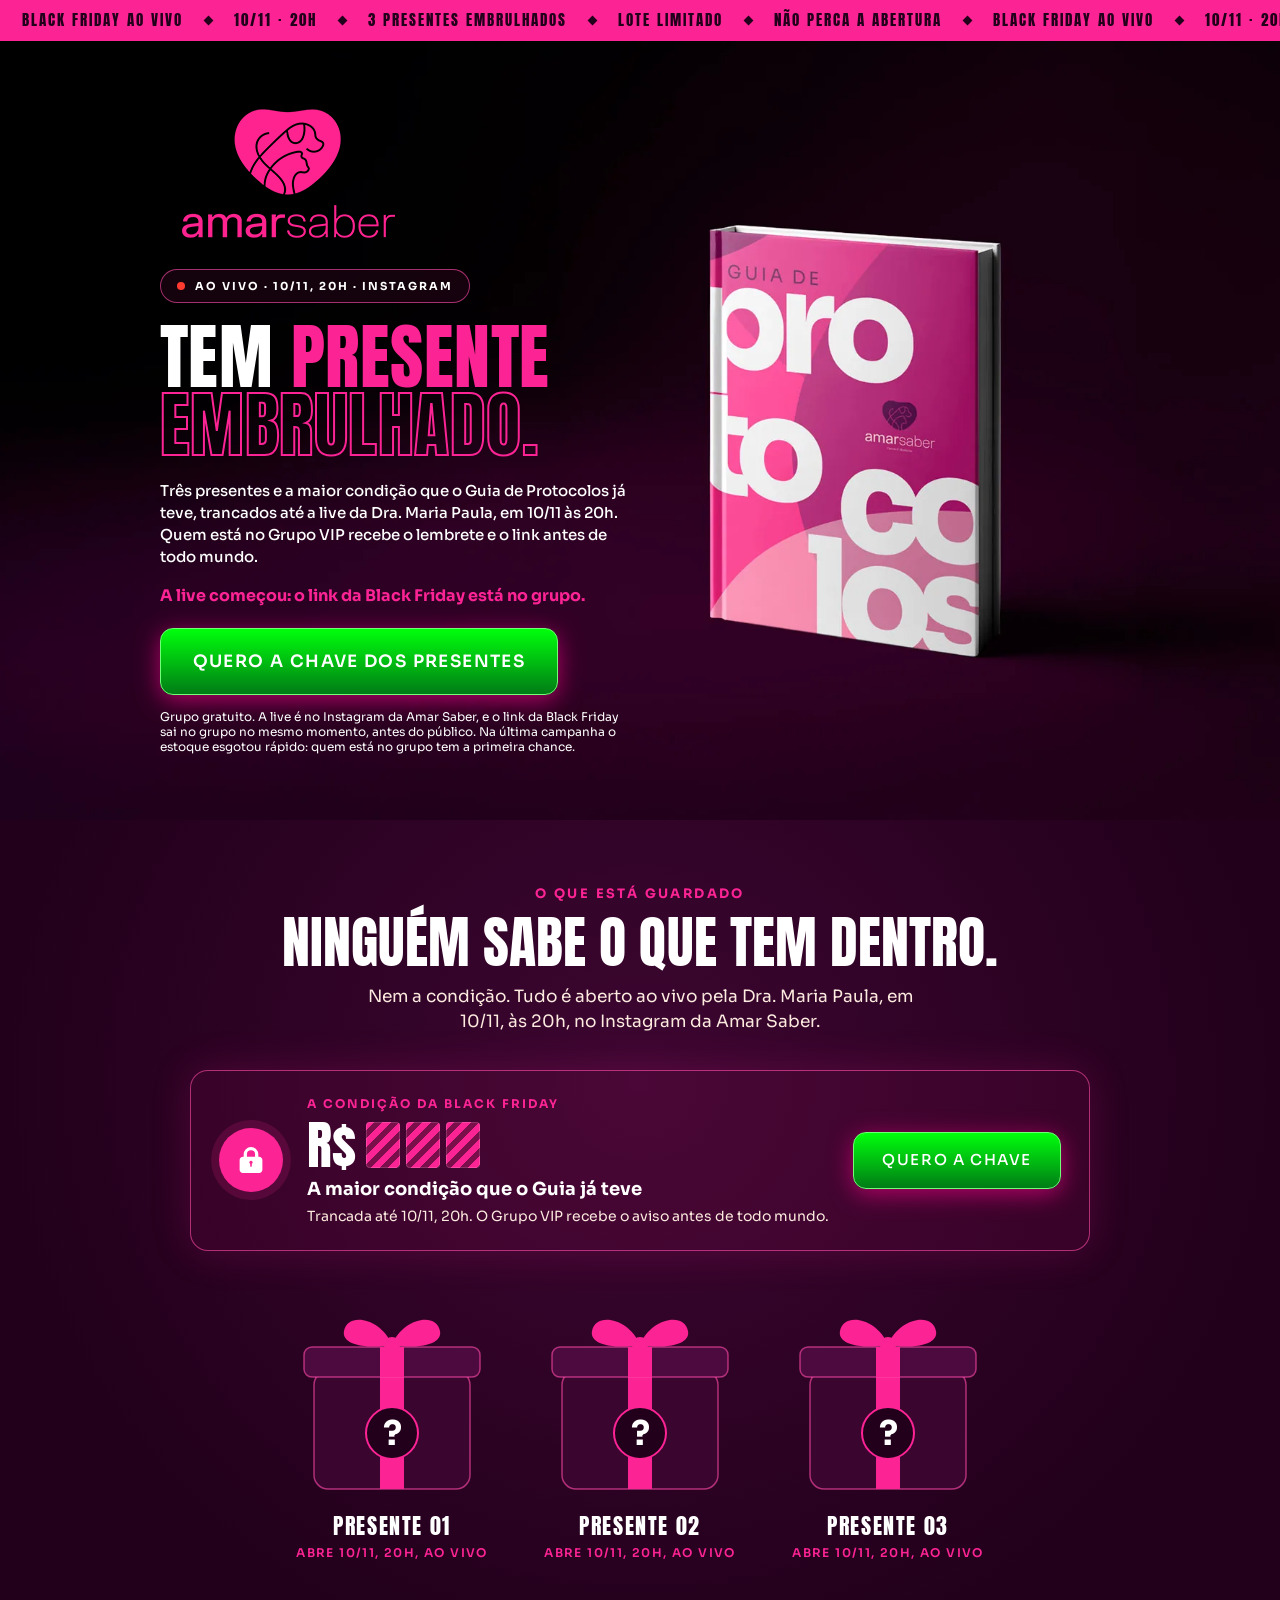
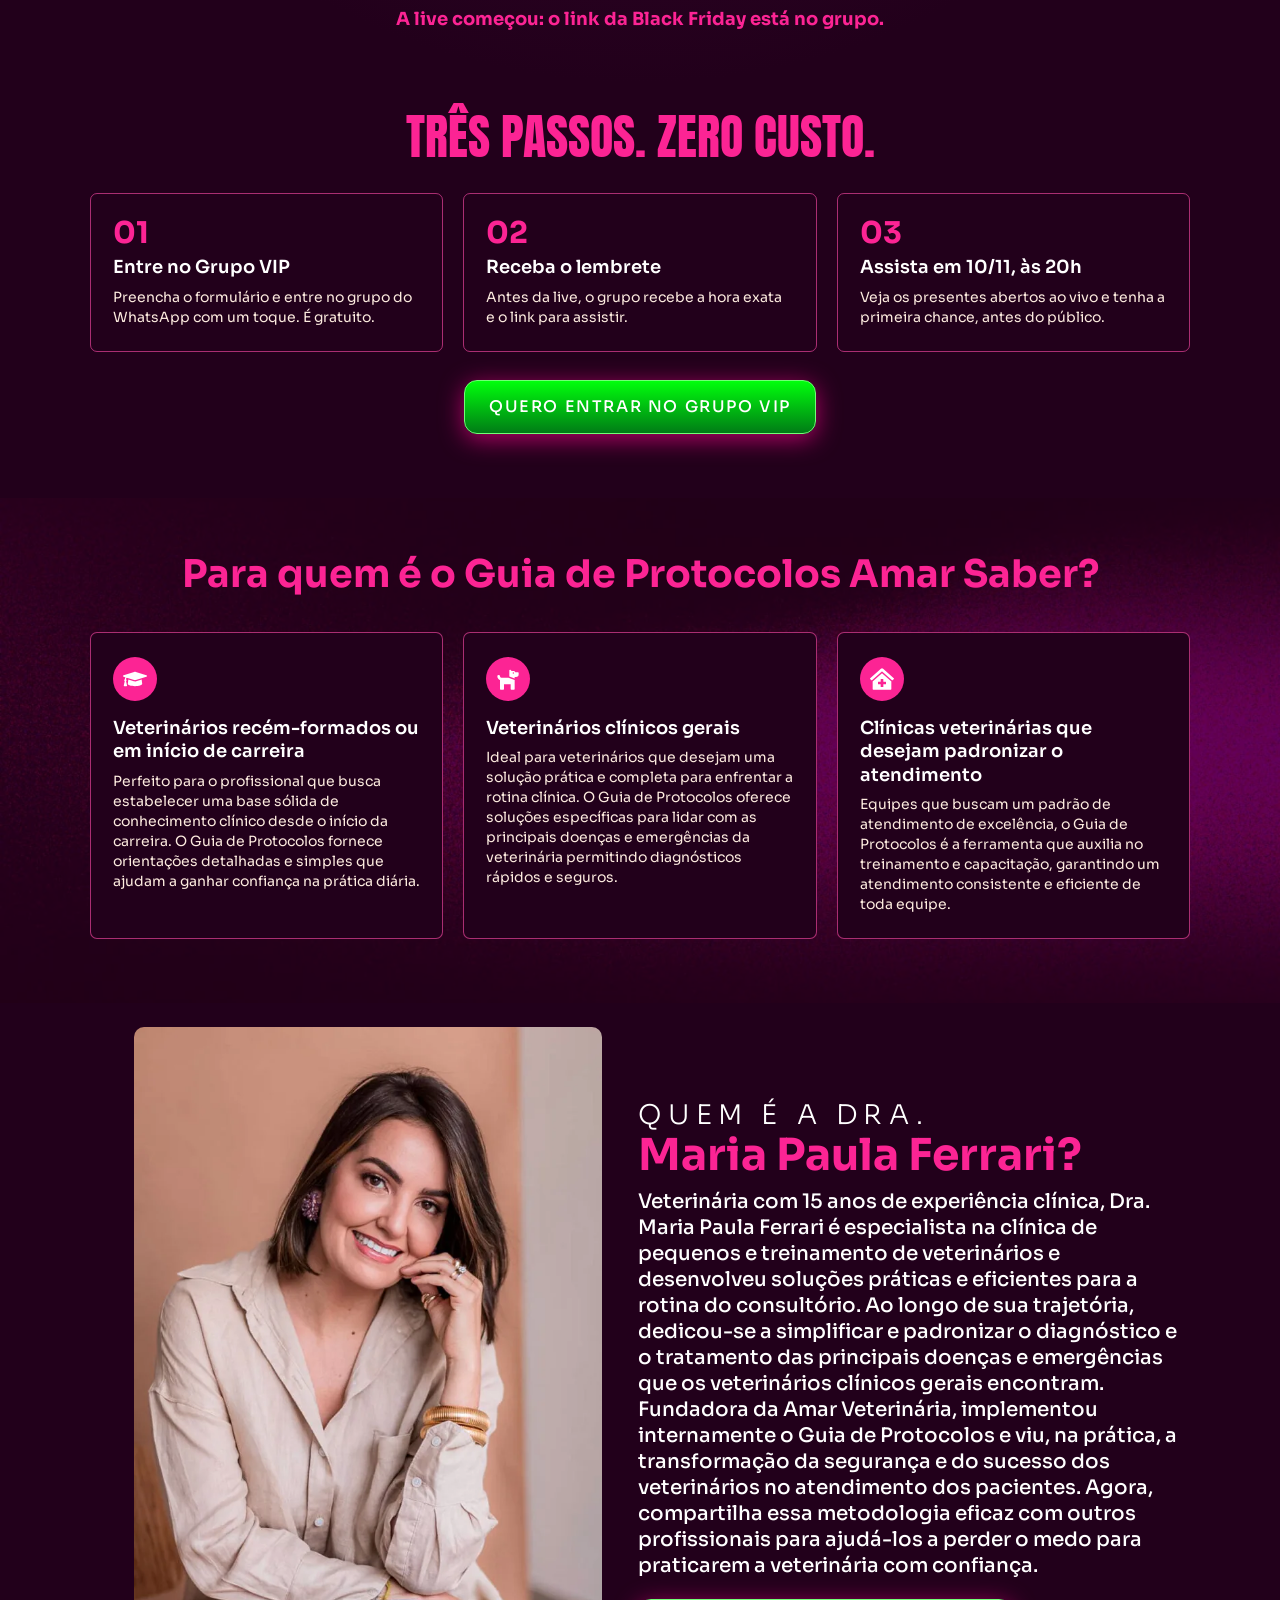
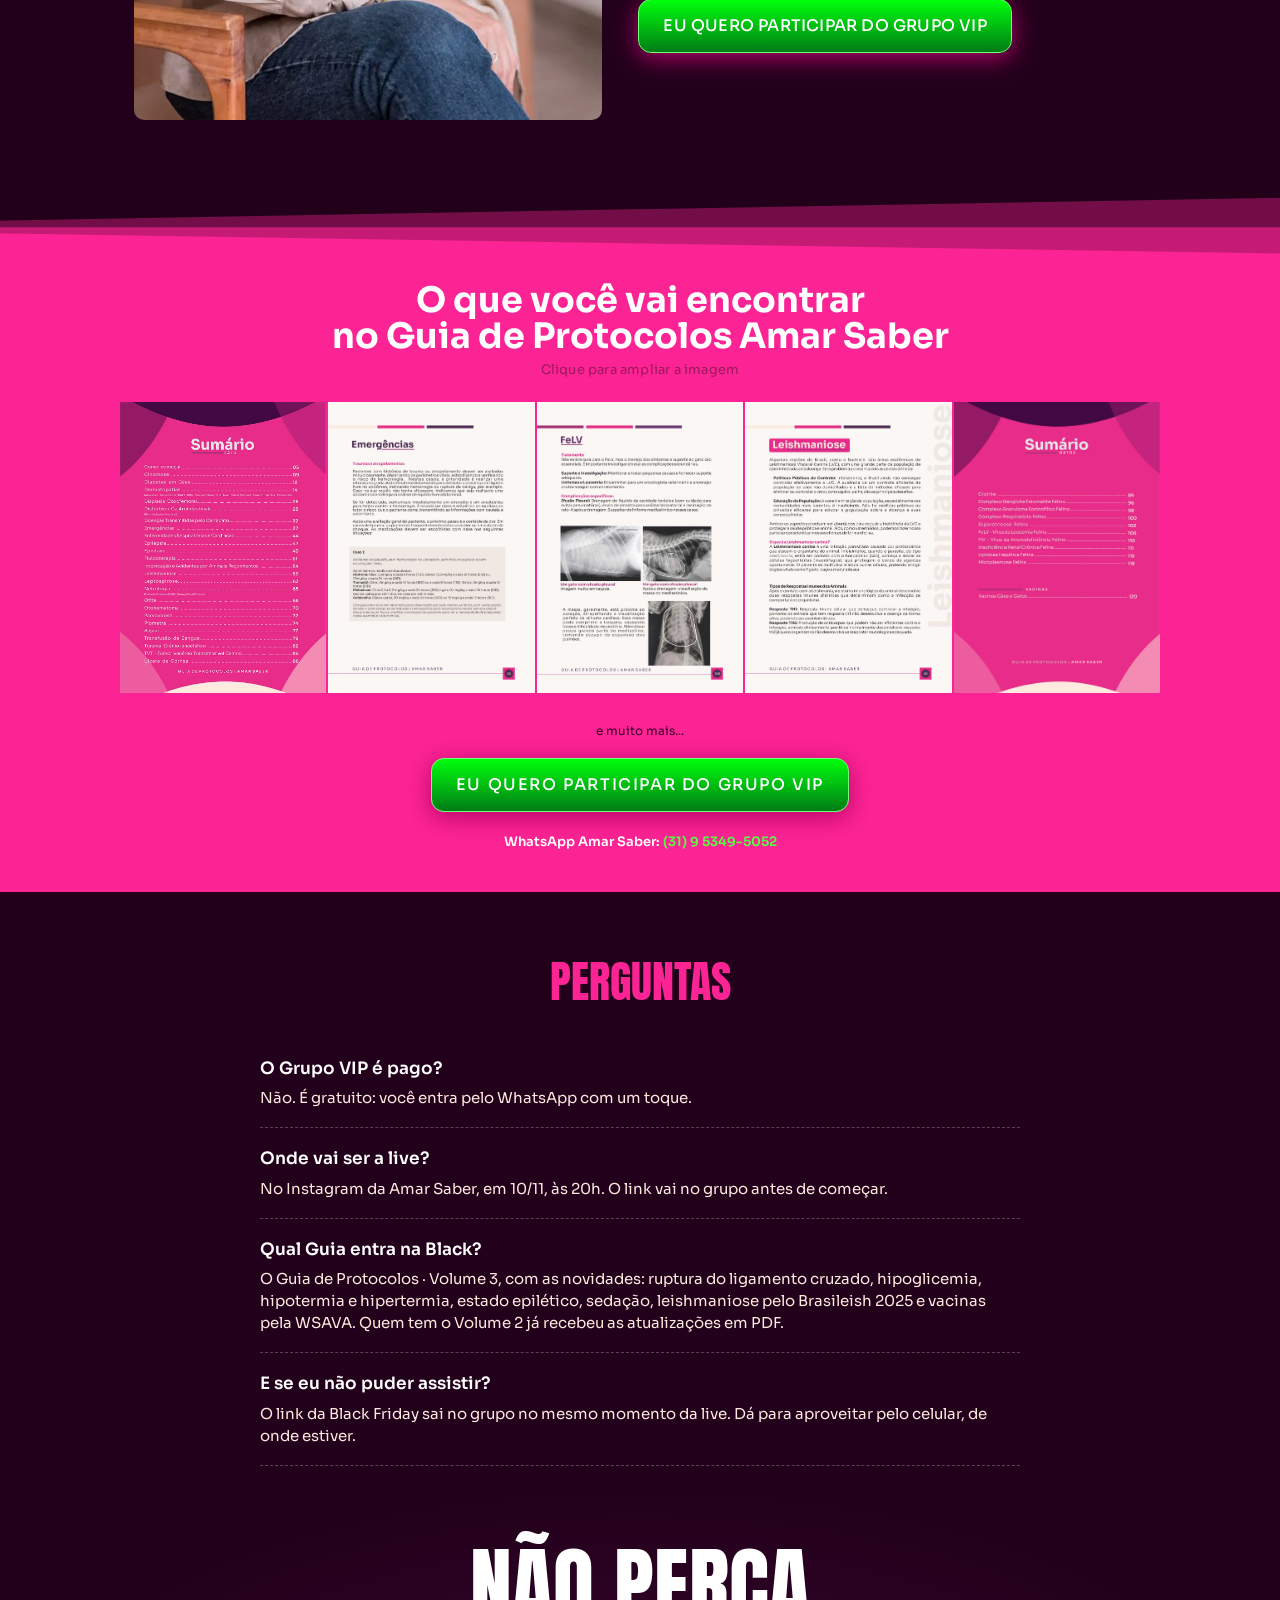
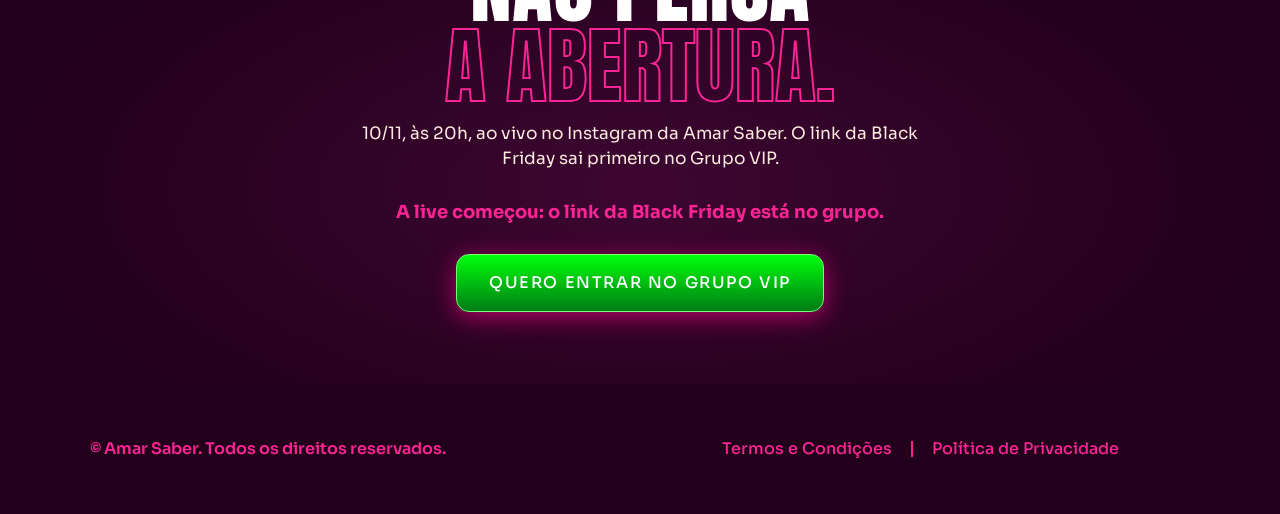
==== commit db214e81: "Volume 3: bloco de novidades na LP e no teste, oferta, FAQ e captura - LP e /teste/: bloco "Novo no " ====
--- a/acesso-antecipado/index.html
+++ b/acesso-antecipado/index.html
@@ -250,6 +250,7 @@
       <dl class="cap-faq__lista">
         <div><dt>O Grupo VIP é pago?</dt><dd>Não. É gratuito: você entra pelo WhatsApp com um toque.</dd></div>
         <div><dt>Onde vai ser a live?</dt><dd>No Instagram da Amar Saber, em 10/11, às 20h. O link vai no grupo antes de começar.</dd></div>
+        <div><dt>Qual Guia entra na Black?</dt><dd>O Guia de Protocolos · Volume 3, com as novidades: ruptura do ligamento cruzado, hipoglicemia, hipotermia e hipertermia, estado epilético, sedação, leishmaniose pelo Brasileish 2025 e vacinas pela WSAVA. Quem tem o Volume 2 já recebeu as atualizações em PDF.</dd></div>
         <div><dt>E se eu não puder assistir?</dt><dd>O link da Black Friday sai no grupo no mesmo momento da live. Dá para aproveitar pelo celular, de onde estiver.</dd></div>
       </dl>
     </div>
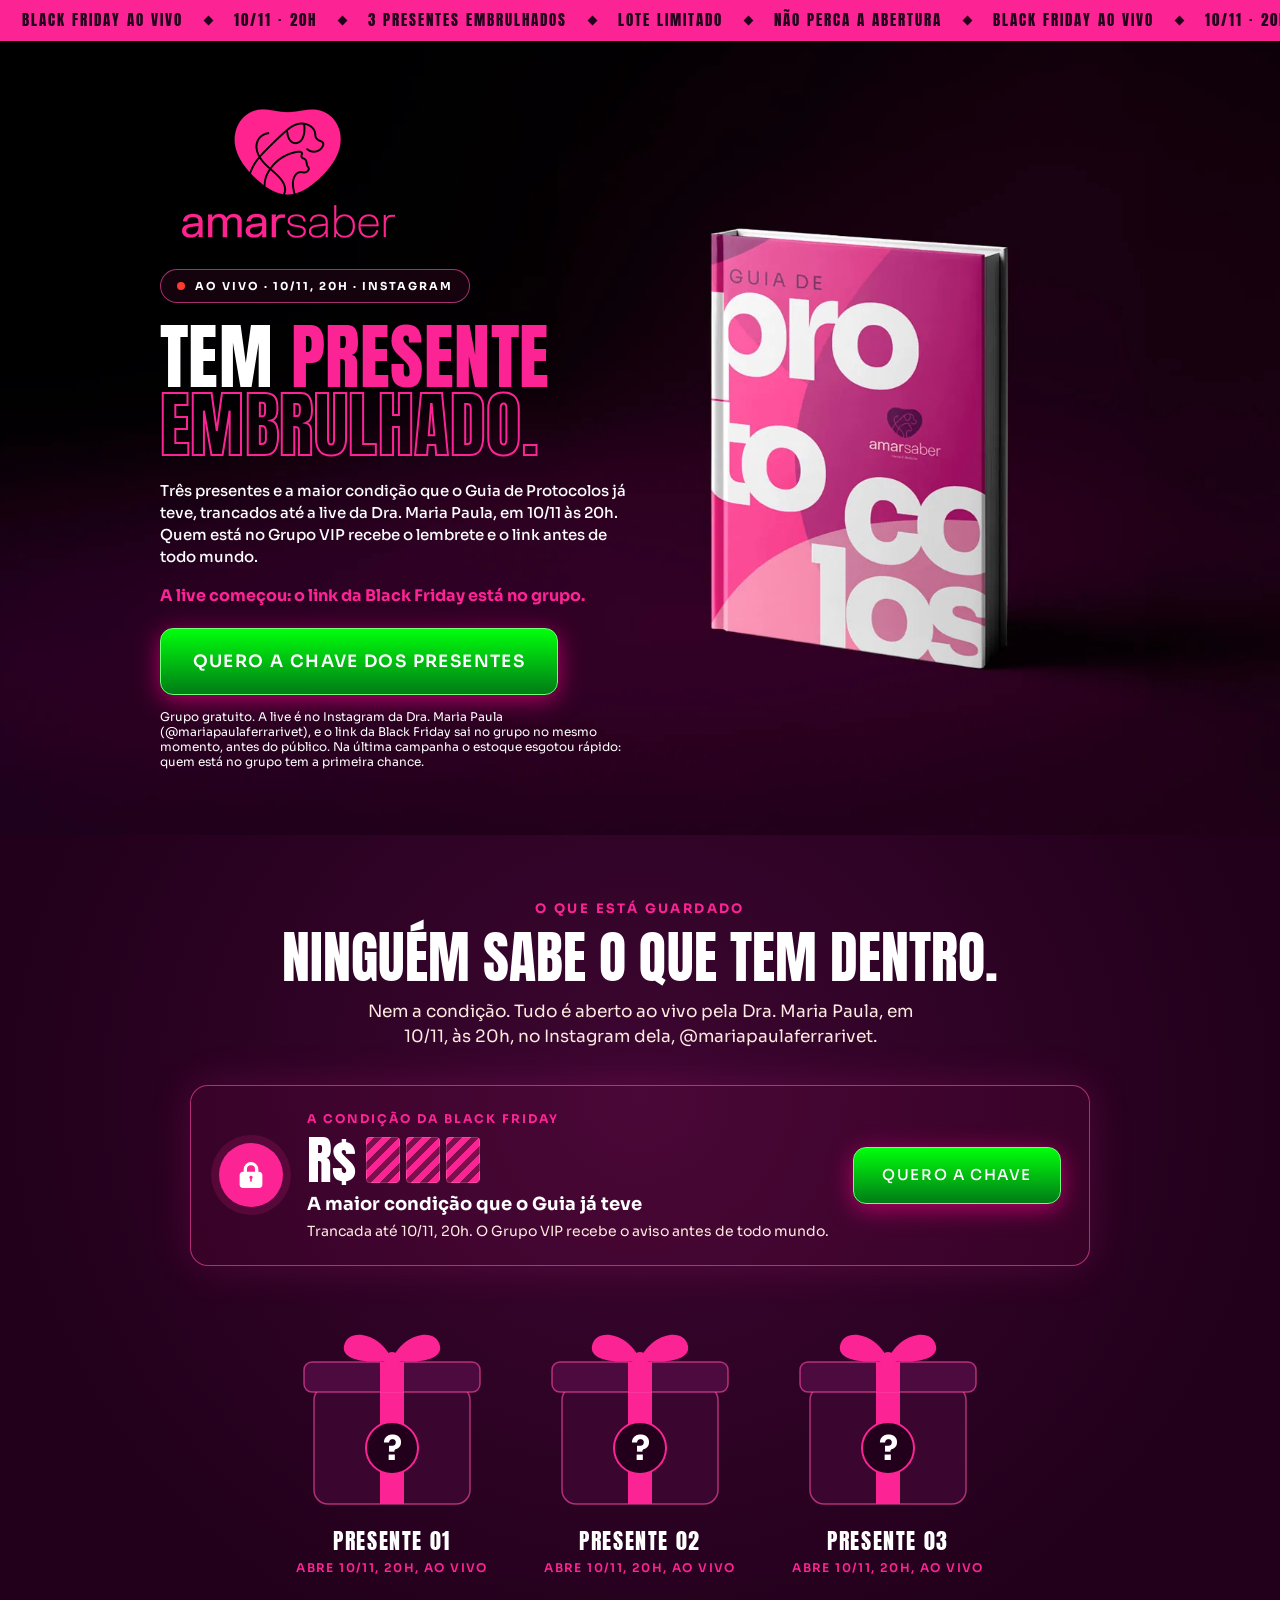
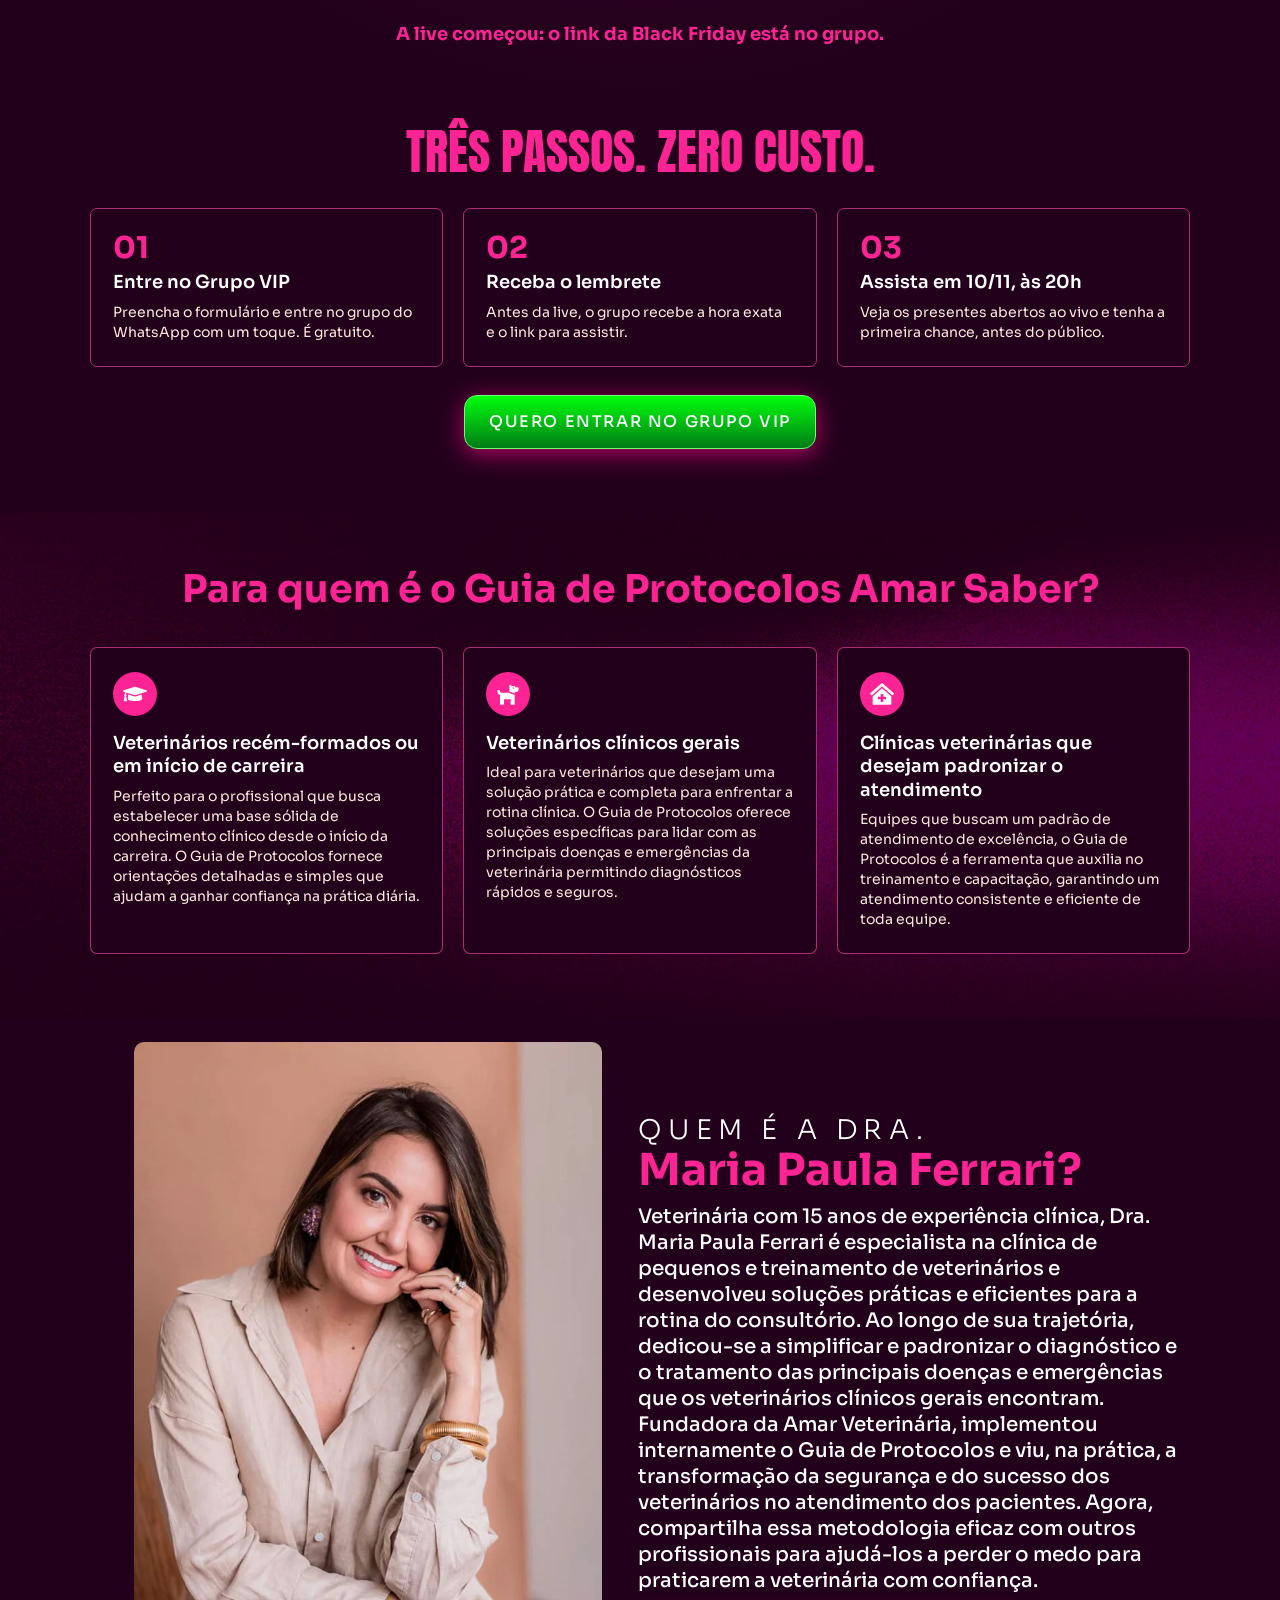
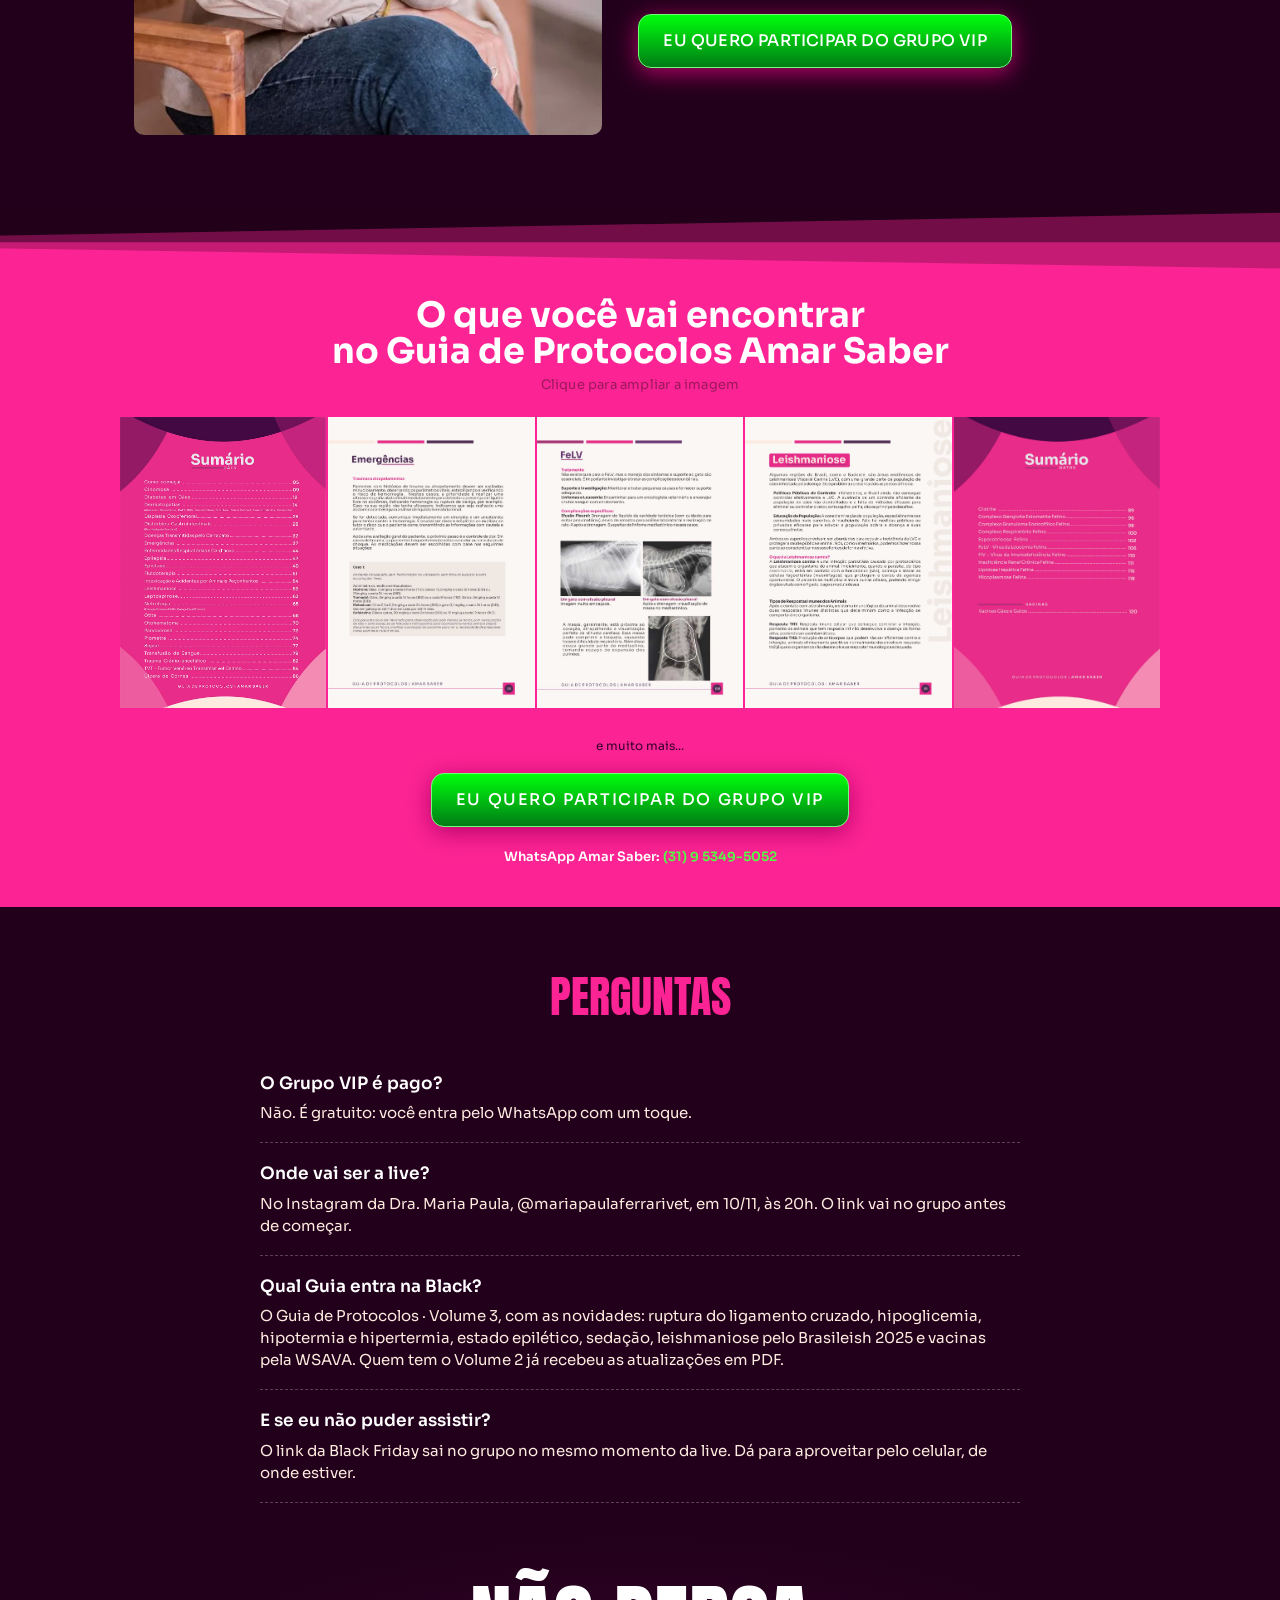
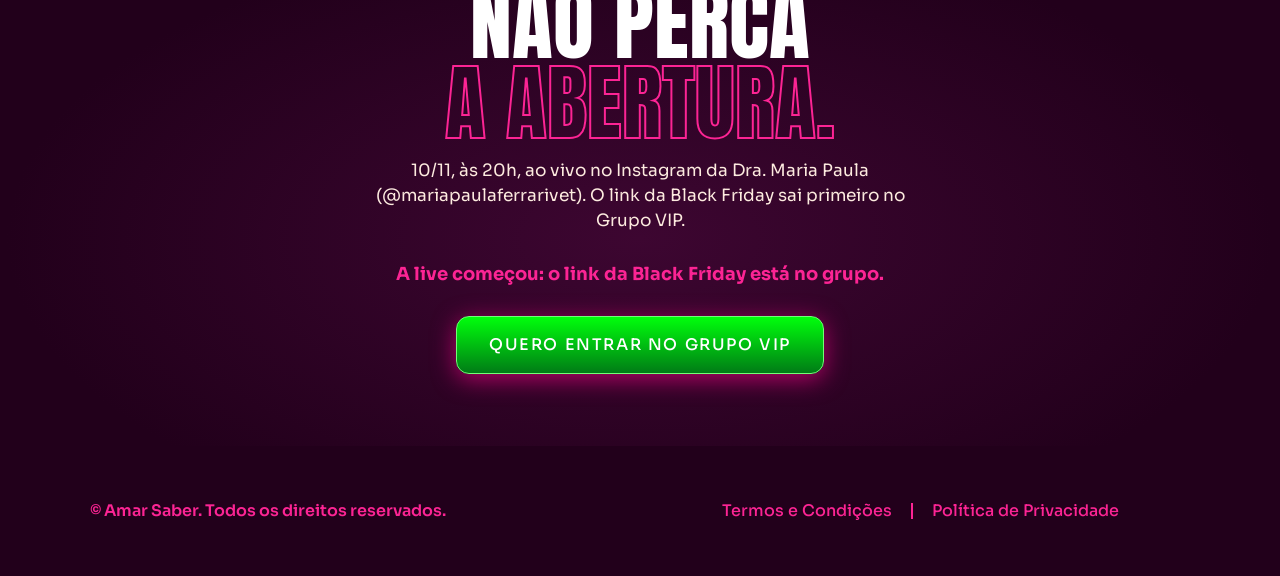
==== commit b8bd0d57: "Live no Instagram da Dra. (@mariapaulaferrarivet): captura, roteiro e descrição dos grupos Co-Author" ====
--- a/acesso-antecipado/index.html
+++ b/acesso-antecipado/index.html
@@ -62,7 +62,7 @@
 
         <a class="btn cap-hero__btn" href="#form-guia" data-cta="hero">QUERO A CHAVE DOS PRESENTES</a>
 
-        <p class="cap-hero__note">Grupo gratuito. A live é no Instagram da Amar Saber, e o link da Black Friday sai no grupo no mesmo momento, antes do público. Na última campanha o estoque esgotou rápido: quem está no grupo tem a primeira chance.</p>
+        <p class="cap-hero__note">Grupo gratuito. A live é no Instagram da Dra. Maria Paula (@mariapaulaferrarivet), e o link da Black Friday sai no grupo no mesmo momento, antes do público. Na última campanha o estoque esgotou rápido: quem está no grupo tem a primeira chance.</p>
         <!-- Só no celular: no desktop o livro já está no banner do fundo -->
         <img class="cap-hero__livro" src="../assets/img/captura/livro-mobile.webp" width="580" height="740" alt="Guia de Protocolos Amar Saber" loading="lazy">
       </div>
@@ -76,7 +76,7 @@
     <div class="cap-container">
       <p class="cap-presentes__kicker">O que está guardado</p>
       <h2 class="cap-presentes__title">Ninguém sabe o que tem dentro.</h2>
-      <p class="cap-presentes__lead">Nem a condição. Tudo é aberto ao vivo pela Dra. Maria Paula, em 10/11, às 20h, no Instagram da Amar Saber.</p>
+      <p class="cap-presentes__lead">Nem a condição. Tudo é aberto ao vivo pela Dra. Maria Paula, em 10/11, às 20h, no Instagram dela, @mariapaulaferrarivet.</p>
 
       <div class="cap-cofre">
         <span class="cap-cofre__icone"><svg viewBox="0 0 448 512" aria-hidden="true"><path d="M144 144v48h160v-48a80 80 0 0 0-160 0zm-64 48v-48a144 144 0 0 1 288 0v48h16c35.3 0 64 28.7 64 64v192c0 35.3-28.7 64-64 64H64c-35.3 0-64-28.7-64-64V256c0-35.3 28.7-64 64-64h16zm144 80a32 32 0 0 0-16 59.7V376a16 16 0 0 0 32 0v-44.3A32 32 0 0 0 224 272z"/></svg></span>
@@ -249,7 +249,7 @@
       <h2 class="cap-faq__title">Perguntas</h2>
       <dl class="cap-faq__lista">
         <div><dt>O Grupo VIP é pago?</dt><dd>Não. É gratuito: você entra pelo WhatsApp com um toque.</dd></div>
-        <div><dt>Onde vai ser a live?</dt><dd>No Instagram da Amar Saber, em 10/11, às 20h. O link vai no grupo antes de começar.</dd></div>
+        <div><dt>Onde vai ser a live?</dt><dd>No Instagram da Dra. Maria Paula, <a href="https://www.instagram.com/mariapaulaferrarivet/" target="_blank" rel="noopener">@mariapaulaferrarivet</a>, em 10/11, às 20h. O link vai no grupo antes de começar.</dd></div>
         <div><dt>Qual Guia entra na Black?</dt><dd>O Guia de Protocolos · Volume 3, com as novidades: ruptura do ligamento cruzado, hipoglicemia, hipotermia e hipertermia, estado epilético, sedação, leishmaniose pelo Brasileish 2025 e vacinas pela WSAVA. Quem tem o Volume 2 já recebeu as atualizações em PDF.</dd></div>
         <div><dt>E se eu não puder assistir?</dt><dd>O link da Black Friday sai no grupo no mesmo momento da live. Dá para aproveitar pelo celular, de onde estiver.</dd></div>
       </dl>
@@ -260,7 +260,7 @@
   <section class="cap-fechamento" data-secao="fechamento">
     <div class="cap-container">
       <h2 class="cap-fechamento__title">Não perca <span class="cap-contorno">a abertura.</span></h2>
-      <p class="cap-fechamento__lead">10/11, às 20h, ao vivo no Instagram da Amar Saber. O link da Black Friday sai primeiro no Grupo VIP.</p>
+      <p class="cap-fechamento__lead">10/11, às 20h, ao vivo no Instagram da Dra. Maria Paula (@mariapaulaferrarivet). O link da Black Friday sai primeiro no Grupo VIP.</p>
       <div class="cap-contador" data-contador="2026-11-10T20:00:00-03:00">
         <div class="cap-contador__grade" data-antes>
           <span><b data-unidade="dias">--</b>dias</span>
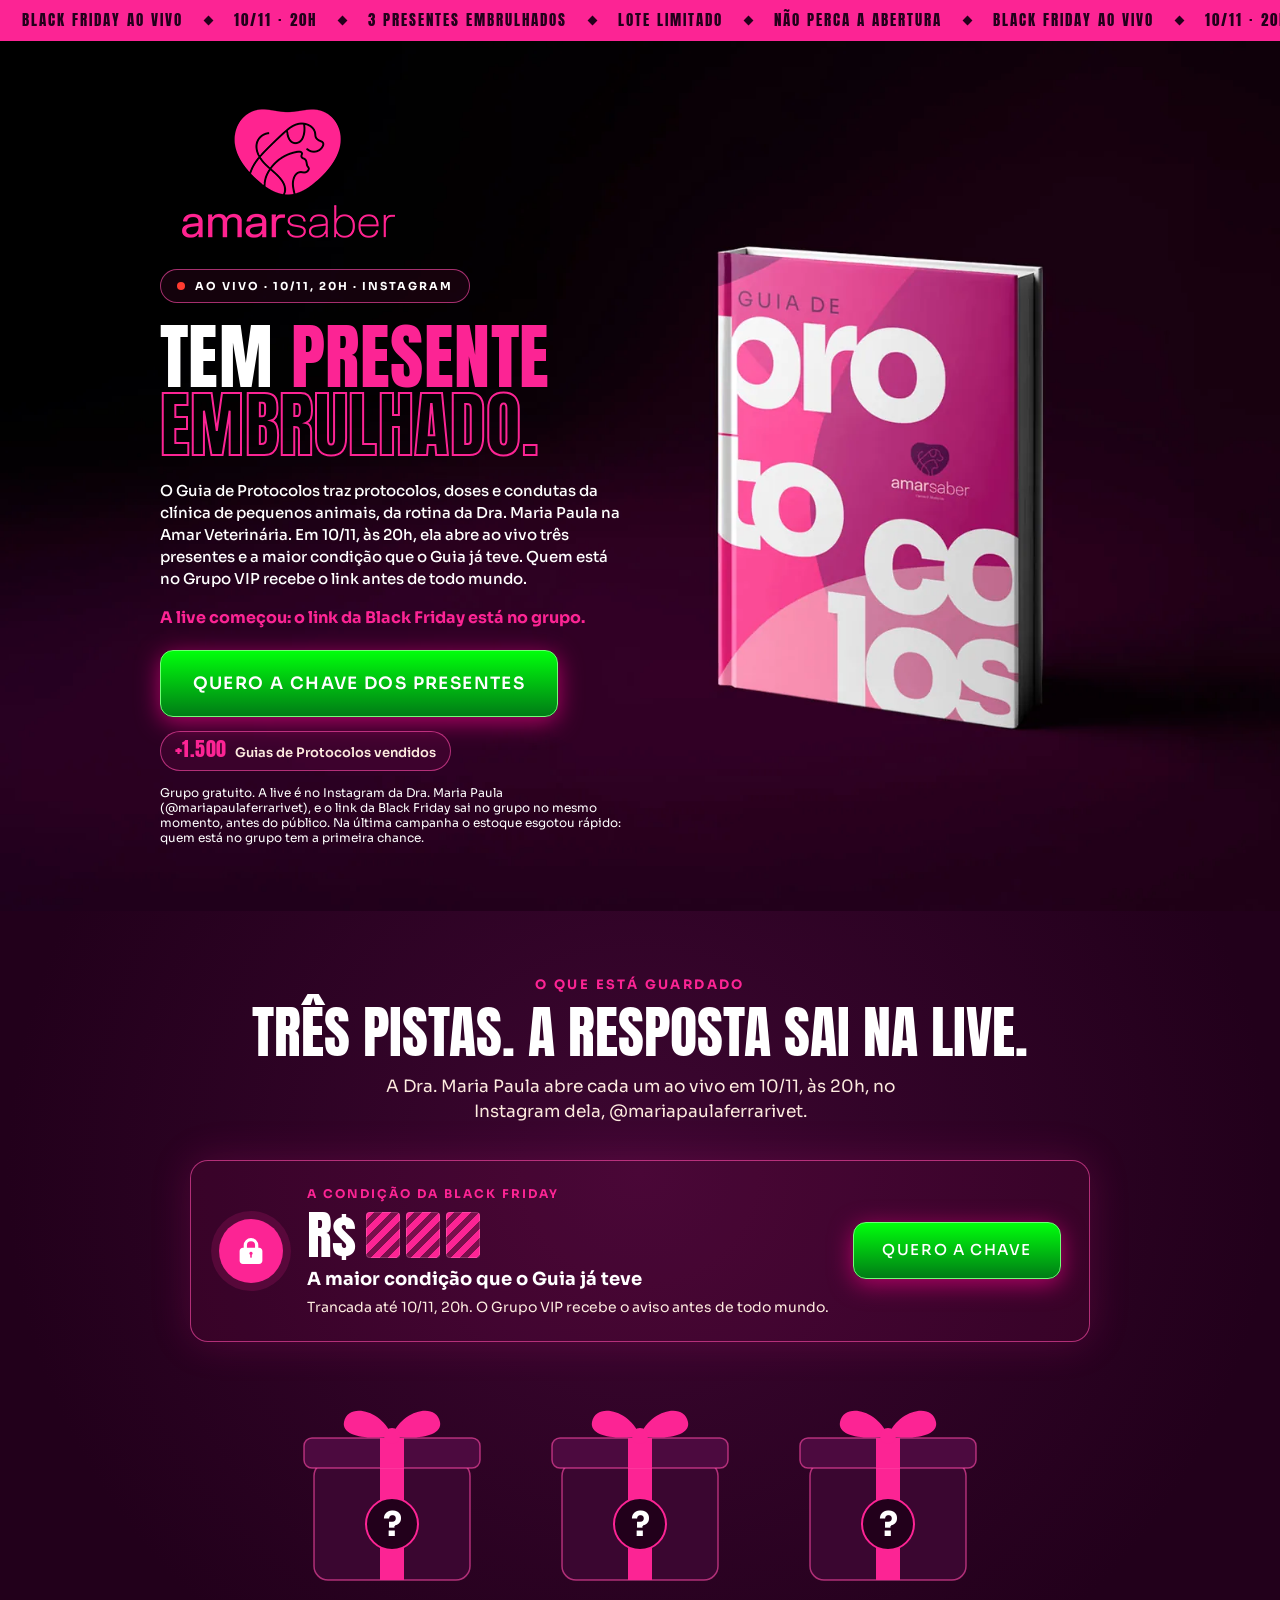
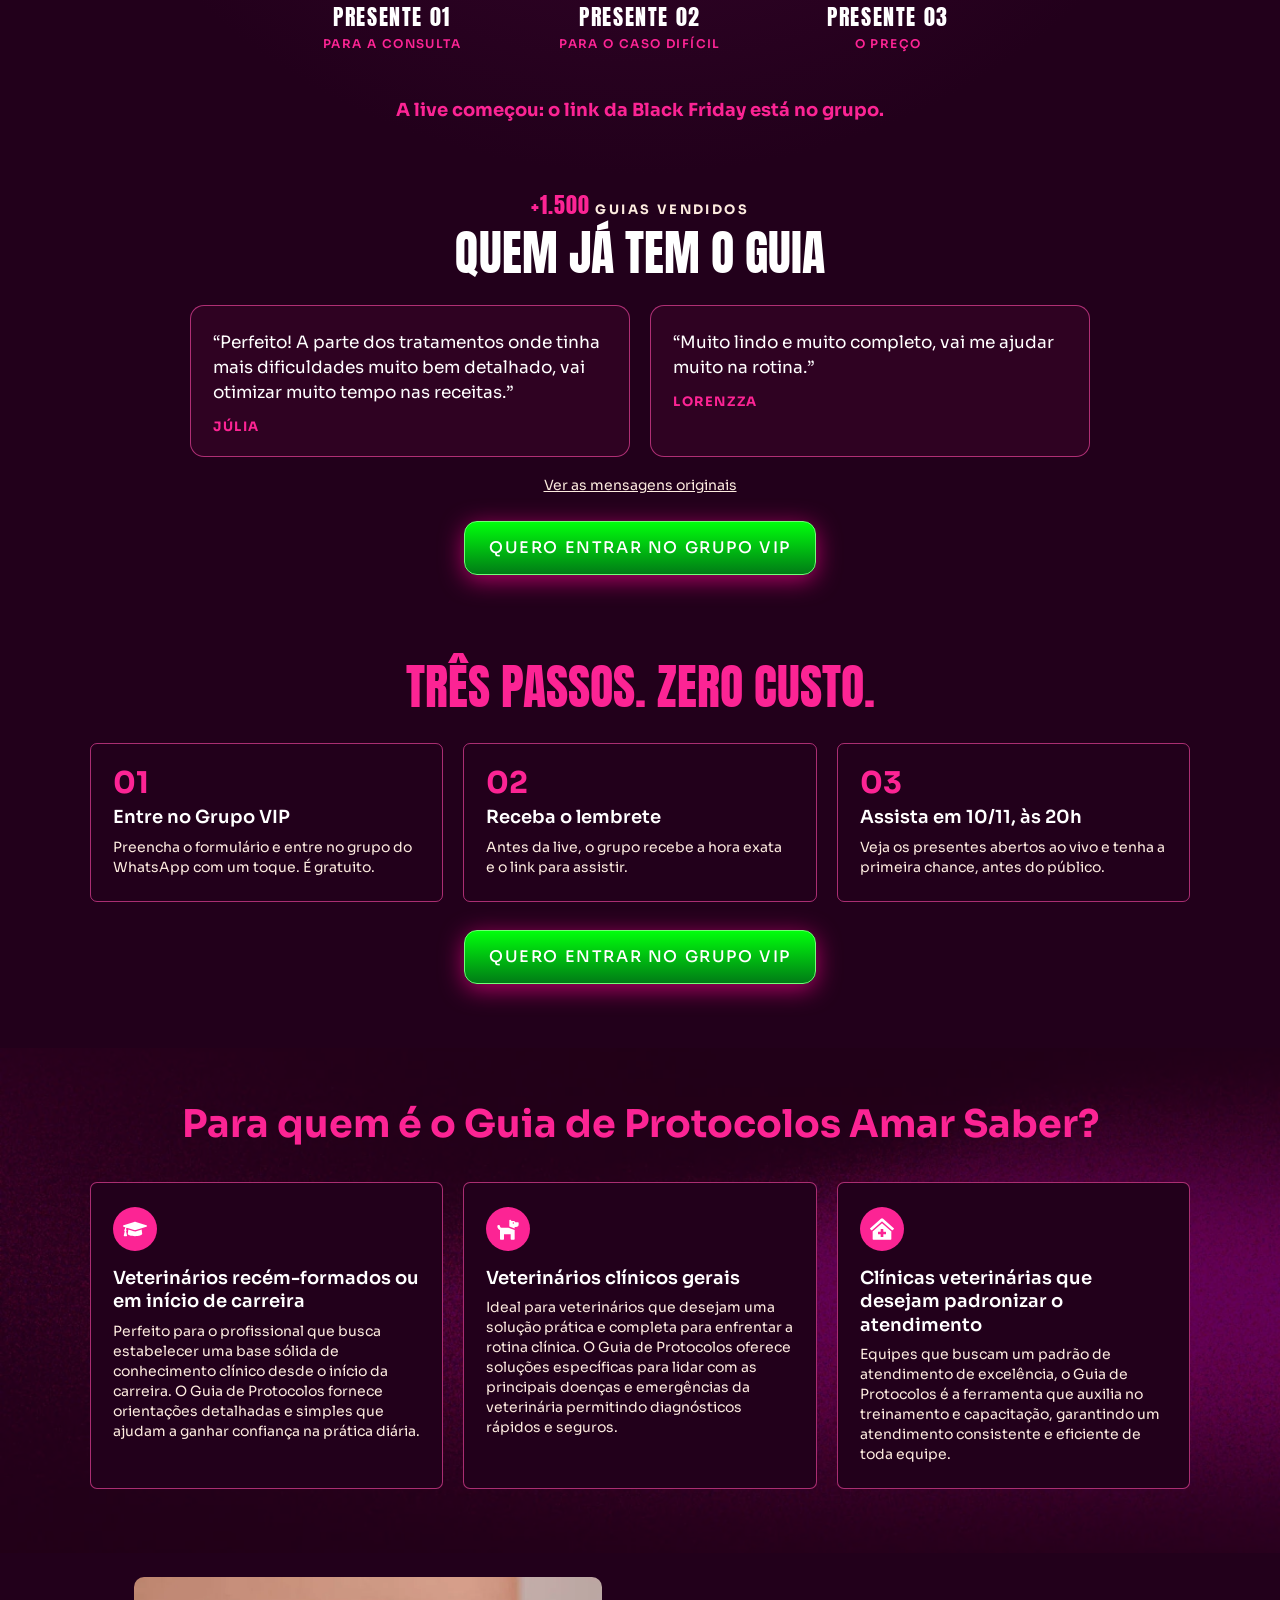
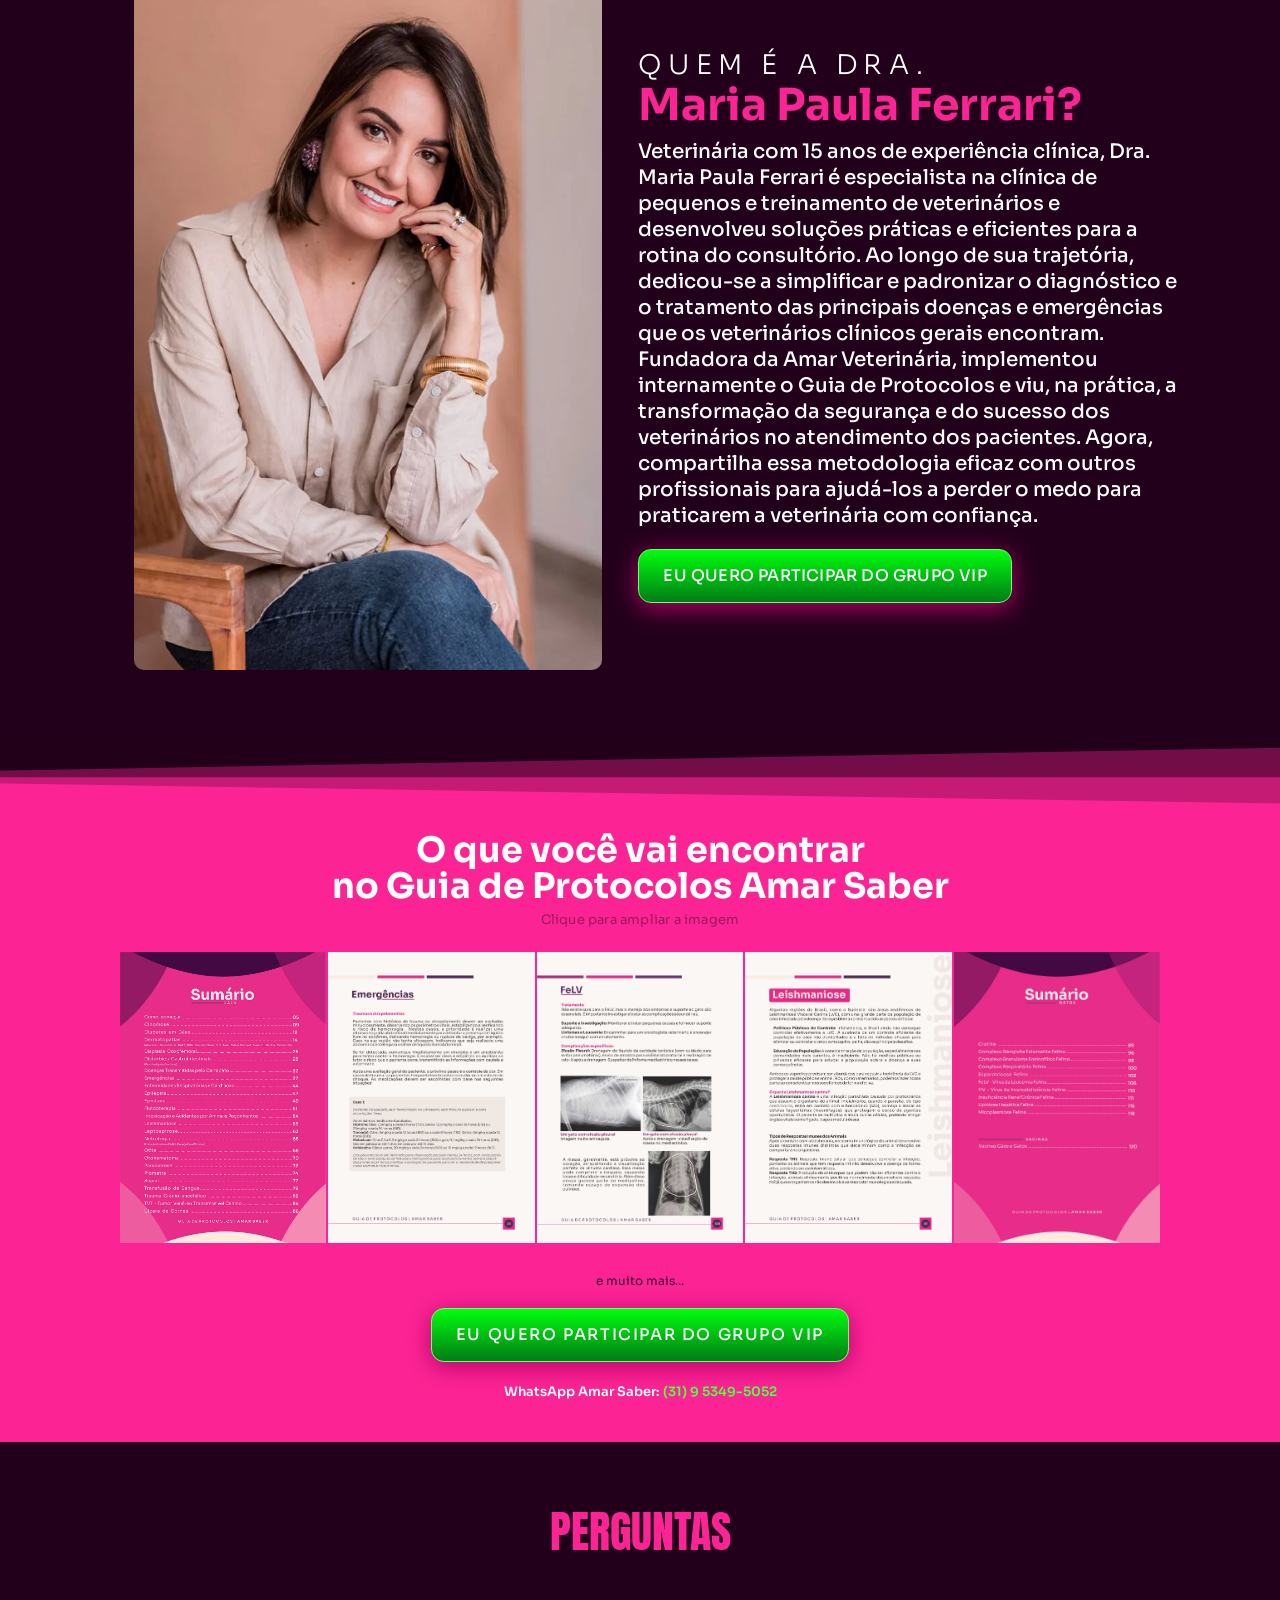
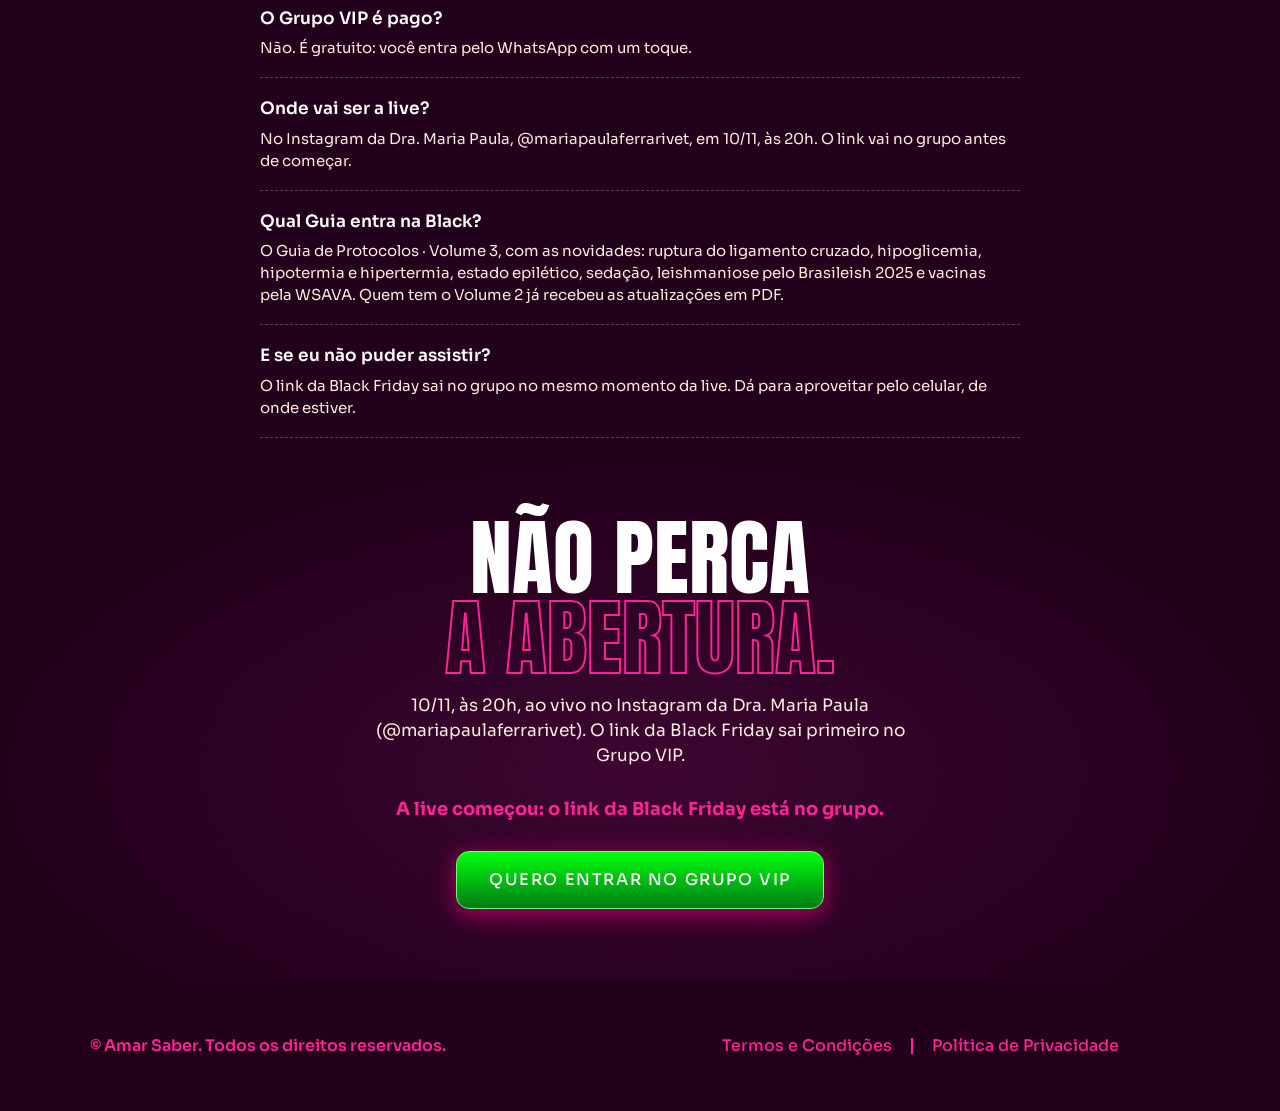
==== commit 4ccafc12: "Captura: prova social, formulário, pistas dos presentes, A/B do hero e ajustes de rastreamento - Her" ====
--- a/acesso-antecipado/index.html
+++ b/acesso-antecipado/index.html
@@ -10,7 +10,7 @@
   <meta property="og:type" content="website">
   <meta property="og:title" content="Acesso antecipado Black Friday – Guia de Protocolos – Amar Saber">
   <meta property="og:description" content="Três presentes embrulhados, abertos ao vivo em 10/11, às 20h. Entre no Grupo VIP e receba o link antes de todo mundo.">
-  <meta property="og:image" content="../assets/img/mockup-guia.webp">
+  <meta property="og:image" content="https://black.amarsaber.com.br/assets/img/og-guia.jpg">
 
   <link rel="icon" href="../assets/img/favicon-150.png" sizes="32x32">
   <link rel="icon" href="../assets/img/favicon-300.png" sizes="192x192">
@@ -20,6 +20,30 @@
   <link rel="preconnect" href="https://fonts.gstatic.com" crossorigin>
   <link rel="stylesheet" href="https://fonts.googleapis.com/css2?family=Anton&family=Sora:wght@300;400;500;600;700&family=Roboto:wght@400;600&display=swap">
   <link rel="stylesheet" href="../assets/css/captura.css">
+
+  <!-- ===== TESTE A/B DO HERO =====
+       Roda antes da página aparecer (sem piscar) e grava a variante em <html data-hero>. O CSS mostra só os
+       elementos [data-so] da variante. tracking.js manda hero_variante em todo evento; captura.js, no lead.
+       a = texto atual · b = diz o que é o Guia · dor = quem veio do anúncio de cinomose (fora do sorteio).
+       Para revisar: ?hero=a, ?hero=b ou ?hero=dor (junto com ?interno=1). -->
+  <script>
+    (function () {
+      var p = new URLSearchParams(location.search), v = p.get('hero'), o = {};
+      try { o = JSON.parse(localStorage.getItem('as_origem')) || {}; } catch (e) {}
+      var anuncio = [p.get('utm_content'), o.anuncio, o.anuncio_id].join(' ');
+      if (!/^(a|b|dor)$/.test(v || '')) {
+        if (/cinomose|120250476746130232/i.test(anuncio)) v = 'dor';
+        else {
+          try { v = localStorage.getItem('as_hero'); } catch (e) {}
+          if (v !== 'a' && v !== 'b') {
+            v = Math.random() < 0.5 ? 'a' : 'b';
+            try { localStorage.setItem('as_hero', v); } catch (e) {}
+          }
+        }
+      }
+      document.documentElement.setAttribute('data-hero', v);
+    })();
+  </script>
 
   <!-- ===== RASTREAMENTO =====
        Meta Pixel, PostHog e Clarity: assets/js/tracking.js (o mesmo da LP).
@@ -46,8 +70,11 @@
       <div class="cap-hero__content">
         <img class="cap-hero__logo" src="../assets/img/logo-amarsaber.png" width="254" height="152" alt="Amar Saber">
         <p class="cap-pill"><span class="cap-pill__dot" aria-hidden="true"></span>Ao vivo · 10/11, 20h · Instagram</p>
-        <h1 class="cap-hero__title"><span>Tem <em>presente</em></span> <span class="cap-contorno">embrulhado.</span></h1>
-        <p class="cap-hero__lead">Três presentes e a maior condição que o Guia de Protocolos já teve, trancados até a live da Dra. Maria Paula, em 10/11 às 20h. Quem está no Grupo VIP recebe o lembrete e o link antes de todo mundo.</p>
+        <h1 class="cap-hero__title" data-so="a b"><span>Tem <em>presente</em></span> <span class="cap-contorno">embrulhado.</span></h1>
+        <h1 class="cap-hero__title" data-so="dor"><span>Paciente com <em>cinomose?</em></span> <span class="cap-contorno">Tem protocolo.</span></h1>
+        <p class="cap-hero__lead" data-so="a">Três presentes e a maior condição que o Guia de Protocolos já teve, trancados até a live da Dra. Maria Paula, em 10/11 às 20h. Quem está no Grupo VIP recebe o lembrete e o link antes de todo mundo.</p>
+        <p class="cap-hero__lead" data-so="b">O Guia de Protocolos traz protocolos, doses e condutas da clínica de pequenos animais, da rotina da Dra. Maria Paula na Amar Veterinária. Em 10/11, às 20h, ela abre ao vivo três presentes e a maior condição que o Guia já teve. Quem está no Grupo VIP recebe o link antes de todo mundo.</p>
+        <p class="cap-hero__lead" data-so="dor">O protocolo de cinomose está no Guia de Protocolos, com doses e condutas da clínica de pequenos animais. Em 10/11, às 20h, a Dra. Maria Paula abre ao vivo três presentes e a maior condição que o Guia já teve. Quem está no Grupo VIP recebe o link antes de todo mundo.</p>
 
         <div class="cap-contador cap-contador--hero" data-contador="2026-11-10T20:00:00-03:00">
           <p class="cap-contador__rotulo" data-antes>Faltam para a live</p>
@@ -61,6 +88,7 @@
         </div>
 
         <a class="btn cap-hero__btn" href="#form-guia" data-cta="hero">QUERO A CHAVE DOS PRESENTES</a>
+        <p class="cap-selo"><b>+1.500</b> Guias de Protocolos vendidos</p>
 
         <p class="cap-hero__note">Grupo gratuito. A live é no Instagram da Dra. Maria Paula (@mariapaulaferrarivet), e o link da Black Friday sai no grupo no mesmo momento, antes do público. Na última campanha o estoque esgotou rápido: quem está no grupo tem a primeira chance.</p>
         <!-- Só no celular: no desktop o livro já está no banner do fundo -->
@@ -75,8 +103,8 @@
   <section class="cap-presentes" data-secao="presentes">
     <div class="cap-container">
       <p class="cap-presentes__kicker">O que está guardado</p>
-      <h2 class="cap-presentes__title">Ninguém sabe o que tem dentro.</h2>
-      <p class="cap-presentes__lead">Nem a condição. Tudo é aberto ao vivo pela Dra. Maria Paula, em 10/11, às 20h, no Instagram dela, @mariapaulaferrarivet.</p>
+      <h2 class="cap-presentes__title">Três pistas. A resposta sai na live.</h2>
+      <p class="cap-presentes__lead">A Dra. Maria Paula abre cada um ao vivo em 10/11, às 20h, no Instagram dela, @mariapaulaferrarivet.</p>
 
       <div class="cap-cofre">
         <span class="cap-cofre__icone"><svg viewBox="0 0 448 512" aria-hidden="true"><path d="M144 144v48h160v-48a80 80 0 0 0-160 0zm-64 48v-48a144 144 0 0 1 288 0v48h16c35.3 0 64 28.7 64 64v192c0 35.3-28.7 64-64 64H64c-35.3 0-64-28.7-64-64V256c0-35.3 28.7-64 64-64h16zm144 80a32 32 0 0 0-16 59.7V376a16 16 0 0 0 32 0v-44.3A32 32 0 0 0 224 272z"/></svg></span>
@@ -91,7 +119,7 @@
 
       <ul class="cap-presentes__lista">
           <li class="cap-presente">
-            <button class="cap-presente__btn" type="button" data-presente="1" aria-label="Presente 01: abre 10/11, às 20h, ao vivo">
+            <button class="cap-presente__btn" type="button" data-presente="1" aria-label="Presente 01, pista: para a consulta. Abre ao vivo em 10/11, às 20h">
               <svg class="cap-presente__caixa" viewBox="0 0 200 200" aria-hidden="true">
                 <rect class="cap-presente__corpo" x="22" y="76" width="156" height="118" rx="14"/>
                 <rect class="cap-presente__fita" x="88" y="76" width="24" height="118"/>
@@ -106,11 +134,12 @@
                 </g>
               </svg>
               <span class="cap-presente__nome">Presente 01</span>
-              <span class="cap-presente__quando">Abre 10/11, 20h, ao vivo</span>
+              <span class="cap-presente__quando">Para a consulta</span>
+              <span class="cap-presente__segredo">Para o tutor dizer sim ao tratamento.</span>
             </button>
           </li>
           <li class="cap-presente">
-            <button class="cap-presente__btn" type="button" data-presente="2" aria-label="Presente 02: abre 10/11, às 20h, ao vivo">
+            <button class="cap-presente__btn" type="button" data-presente="2" aria-label="Presente 02, pista: para o caso difícil. Abre ao vivo em 10/11, às 20h">
               <svg class="cap-presente__caixa" viewBox="0 0 200 200" aria-hidden="true">
                 <rect class="cap-presente__corpo" x="22" y="76" width="156" height="118" rx="14"/>
                 <rect class="cap-presente__fita" x="88" y="76" width="24" height="118"/>
@@ -125,11 +154,12 @@
                 </g>
               </svg>
               <span class="cap-presente__nome">Presente 02</span>
-              <span class="cap-presente__quando">Abre 10/11, 20h, ao vivo</span>
+              <span class="cap-presente__quando">Para o caso difícil</span>
+              <span class="cap-presente__segredo">Para ter com quem conferir a conduta.</span>
             </button>
           </li>
           <li class="cap-presente">
-            <button class="cap-presente__btn" type="button" data-presente="3" aria-label="Presente 03: abre 10/11, às 20h, ao vivo">
+            <button class="cap-presente__btn" type="button" data-presente="3" aria-label="Presente 03, pista: o preço. Abre ao vivo em 10/11, às 20h">
               <svg class="cap-presente__caixa" viewBox="0 0 200 200" aria-hidden="true">
                 <rect class="cap-presente__corpo" x="22" y="76" width="156" height="118" rx="14"/>
                 <rect class="cap-presente__fita" x="88" y="76" width="24" height="118"/>
@@ -144,7 +174,8 @@
                 </g>
               </svg>
               <span class="cap-presente__nome">Presente 03</span>
-              <span class="cap-presente__quando">Abre 10/11, 20h, ao vivo</span>
+              <span class="cap-presente__quando">O preço</span>
+              <span class="cap-presente__segredo">Abre às 20h do dia 10.</span>
             </button>
           </li>
       </ul>
@@ -159,6 +190,31 @@
         </div>
         <p class="cap-contador__fim" data-fim role="status" hidden>A live começou: o link da Black Friday está no grupo.</p>
       </div>
+    </div>
+  </section>
+
+  <!-- ===== 2b. QUEM JÁ TEM O GUIA (prova social) =====
+       Trechos dos depoimentos da LP (assets/img/depoimento-3.jpg e -5.jpg), com o primeiro nome.
+       O link abre os prints originais no lightbox (assets/js/main.js, .gallery). -->
+  <section class="cap-provas" data-secao="provas">
+    <div class="cap-container">
+      <p class="cap-provas__kicker"><b>+1.500</b> Guias vendidos</p>
+      <h2 class="cap-provas__title">Quem já tem o Guia</h2>
+      <div class="cap-provas__lista">
+        <figure class="cap-prova">
+          <blockquote>“Perfeito! A parte dos tratamentos onde tinha mais dificuldades muito bem detalhado, vai otimizar muito tempo nas receitas.”</blockquote>
+          <figcaption>Júlia</figcaption>
+        </figure>
+        <figure class="cap-prova">
+          <blockquote>“Muito lindo e muito completo, vai me ajudar muito na rotina.”</blockquote>
+          <figcaption>Lorenzza</figcaption>
+        </figure>
+      </div>
+      <p class="gallery cap-provas__prints">
+        <a href="../assets/img/depoimento-3.jpg">Ver as mensagens originais</a>
+        <a href="../assets/img/depoimento-5.jpg" hidden>Mensagem da Lorenzza</a>
+      </p>
+      <a class="btn cap-provas__btn" href="#form-guia" data-cta="provas">QUERO ENTRAR NO GRUPO VIP</a>
     </div>
   </section>
 
@@ -287,8 +343,8 @@
     <div class="cap-gaveta__caixa">
       <a class="cap-gaveta__fechar" href="#topo" aria-label="Fechar">&times;</a>
       <p class="cap-pill"><span class="cap-pill__dot" aria-hidden="true"></span>Ao vivo · 10/11, 20h</p>
-      <h2 class="cap-gaveta__titulo" id="gaveta-titulo">Pegue a sua chave</h2>
-      <p class="cap-gaveta__texto">Entre no Grupo VIP do WhatsApp: é lá que chegam o lembrete da live e o link da Black Friday, antes do público.</p>
+      <h2 class="cap-gaveta__titulo" id="gaveta-titulo">Falta só o seu WhatsApp</h2>
+      <p class="cap-gaveta__texto">É por lá que chegam o lembrete da live e o link da Black Friday, às 20h do dia 10, antes do público.</p>
       <!-- Envio, validação e eventos: assets/js/captura.js -->
       <form class="cap-form" id="form-lead" novalidate>
         <div class="cap-field">
@@ -306,9 +362,13 @@
           <label for="lead-site">Site</label>
           <input id="lead-site" name="website" type="text" tabindex="-1" autocomplete="off">
         </div>
+        <!-- "uns 10": mensagens do roteiro de 29/10 a 09/11 (GRUPO-VIP-MENSAGENS.md, A1 a 3) -->
+        <p class="cap-gaveta__garantia">Só avisos e casos da Dra. Maria Paula, uns 10 até a live. Dá para sair do grupo quando quiser.</p>
         <button class="btn cap-form__btn" type="submit">QUERO ENTRAR NO GRUPO VIP</button>
+        <!-- Número do SendFlow arredondado para baixo: atualize à mão (300, 400, 500...) -->
+        <p class="cap-gaveta__prova">Mais de 300 colegas já estão no grupo.</p>
       </form>
-      <p class="cap-gaveta__nota">Grupo gratuito, só de avisos.</p>
+      <p class="cap-gaveta__nota">Ao continuar, você aceita receber mensagens da Amar Saber no WhatsApp e concorda com a <a href="https://amarsaber.com.br/politica-de-privacidade/" target="_blank" rel="noopener">Política de Privacidade</a>.</p>
     </div>
   </div>
 
--- a/assets/css/captura.css
+++ b/assets/css/captura.css
@@ -29,6 +29,12 @@
 h1, h2, h3, p { margin: 0; }
 a { color: inherit; text-decoration: none; }
 .sr-only { position: absolute; width: 1px; height: 1px; overflow: hidden; clip: rect(0 0 0 0); white-space: nowrap; }
+
+/* Teste A/B do hero: só aparecem os [data-so] da variante em <html data-hero> (script no <head>). Sem JS, a "a". */
+html:not([data-hero]) [data-so]:not([data-so~="a"]),
+html[data-hero="a"] [data-so]:not([data-so~="a"]),
+html[data-hero="b"] [data-so]:not([data-so~="b"]),
+html[data-hero="dor"] [data-so]:not([data-so~="dor"]) { display: none !important; }
 
 .cap-container { width: 100%; max-width: 1140px; margin: 0 auto; padding: 0 20px; }
 
@@ -138,6 +144,14 @@
 .cap-form__btn { width: 100%; margin-top: 4px; border-radius: 17px; font-size: 15px; }
 
 .cap-hero__note { margin-top: -6px; font-size: 12px; line-height: 15px; }
+/* Selo de prova embaixo do botão do hero */
+.cap-selo {
+  align-self: flex-start; display: inline-flex; align-items: baseline; gap: 8px;
+  margin-top: -6px; padding: 7px 14px;
+  font-size: 13px; font-weight: 600; color: var(--cream);
+  border: 1px solid var(--card-border); border-radius: 100px; background: rgba(252, 36, 148, .08);
+}
+.cap-selo b { font-family: var(--display); font-weight: 400; font-size: 20px; line-height: 1; letter-spacing: .5px; color: var(--pink); }
 .cap-hero__livro { display: none; }
 .cap-hero__btn { align-self: flex-start; min-width: 340px; padding: 22px 32px; font-size: 17px; font-weight: 600; letter-spacing: 1.4px; }
 
@@ -167,7 +181,11 @@
 .cap-gaveta__titulo { font-family: var(--display); font-weight: 400; font-size: 40px; line-height: 1; text-transform: uppercase; }
 .cap-gaveta__texto { font-size: 15px; line-height: 22px; color: var(--cream); }
 .cap-gaveta .cap-form { margin-top: 4px; }
-.cap-gaveta__nota { font-size: 12px; color: rgba(255, 255, 255, .6); text-align: center; }
+.cap-gaveta__garantia { margin-top: 2px; font-size: 13px; line-height: 19px; color: var(--cream); }
+.cap-gaveta__prova { display: flex; align-items: center; justify-content: center; gap: 8px; font-size: 13px; font-weight: 600; color: #fff; }
+.cap-gaveta__prova::before { content: ""; flex: none; width: 8px; height: 8px; border-radius: 50%; background: #00e63a; box-shadow: 0 0 0 4px rgba(0, 230, 58, .18); }
+.cap-gaveta__nota { font-size: 12px; line-height: 17px; color: rgba(255, 255, 255, .6); text-align: center; }
+.cap-gaveta__nota a { text-decoration: underline; }
 html.cap-sem-rolagem, html.cap-sem-rolagem body { overflow: hidden; }
 
 /* =========================================================
@@ -251,6 +269,35 @@
 .cap-presente__nome, .cap-presente__quando { display: block; }
 .cap-presente__nome { margin-top: 14px; font-family: var(--display); font-size: 22px; letter-spacing: 1.6px; text-transform: uppercase; }
 .cap-presente__quando { margin-top: 2px; font-size: 12px; font-weight: 600; letter-spacing: 1.4px; text-transform: uppercase; color: var(--pink); }
+/* Pista extra: aparece ao espiar (toque ou mouse) */
+.cap-presente__segredo {
+  display: block; max-height: 0; overflow: hidden; opacity: 0; margin-top: 0;
+  font-size: 13px; line-height: 18px; color: var(--cream);
+  transition: max-height .45s, opacity .45s, margin-top .45s;
+}
+.cap-presente__btn.is-espiando .cap-presente__segredo { max-height: 80px; opacity: 1; margin-top: 6px; }
+@media (hover: hover) {
+  .cap-presente__btn:hover .cap-presente__segredo { max-height: 80px; opacity: 1; margin-top: 6px; }
+}
+
+/* =========================================================
+   2b. QUEM JÁ TEM O GUIA (prova social)
+   ========================================================= */
+.cap-provas { padding: 8px 0 64px; text-align: center; }
+.cap-provas__kicker { font-size: 13px; font-weight: 700; letter-spacing: 2.4px; text-transform: uppercase; color: var(--cream); }
+.cap-provas__kicker b { font-family: var(--display); font-weight: 400; font-size: 22px; letter-spacing: 1px; color: var(--pink); }
+.cap-provas__title { margin-top: 8px; font-family: var(--display); font-weight: 400; font-size: clamp(34px, 4.4vw, 48px); line-height: 1; text-transform: uppercase; }
+.cap-provas__lista { display: grid; grid-template-columns: repeat(2, minmax(0, 1fr)); gap: 20px; max-width: 900px; margin: 28px auto 0; text-align: left; }
+.cap-prova {
+  margin: 0; padding: 24px 22px 20px;
+  border: 1px solid var(--card-border); border-radius: 14px; background: rgba(252, 36, 148, .06);
+}
+.cap-prova blockquote { margin: 0; font-size: 17px; line-height: 25px; color: #fff; }
+.cap-prova figcaption { margin-top: 12px; font-size: 13px; font-weight: 700; letter-spacing: 1.6px; text-transform: uppercase; color: var(--pink); }
+.gallery.cap-provas__prints { display: block; margin-top: 16px; }
+.cap-provas .cap-provas__prints a { display: inline; font-size: 14px; color: var(--cream); text-decoration: underline; }
+.cap-provas .cap-provas__prints a[hidden] { display: none; }
+.cap-provas__btn { margin-top: 24px; padding: 16px 24px; font-size: 16px; letter-spacing: 1.6px; }
 
 .cap-contador { margin-top: 44px; }
 .cap-contador__rotulo { font-size: 13px; font-weight: 600; letter-spacing: 2px; text-transform: uppercase; color: var(--cream); }
@@ -561,6 +608,14 @@
   .cap-cofre__preco { justify-content: center; font-size: 44px; }
   .cap-cofre__preco i { width: 28px; height: 38px; }
   .cap-presente__quando { font-size: 9.5px; letter-spacing: .6px; }
+  .cap-presente__segredo { font-size: 11px; line-height: 14px; }
+  .cap-selo { align-self: center; margin-top: 0; }
+  .cap-provas { padding: 0 0 44px; }
+  .cap-provas__title { font-size: 36px; }
+  .cap-provas__lista { grid-template-columns: 1fr; gap: 12px; margin-top: 22px; }
+  .cap-prova { padding: 18px 16px 16px; }
+  .cap-prova blockquote { font-size: 15px; line-height: 22px; }
+  .cap-provas__btn { width: 100%; font-size: 14px; letter-spacing: .8px; }
   .cap-contador { margin-top: 32px; }
   .cap-contador__grade { gap: 8px; }
   .cap-contador__grade span { min-width: 0; flex: 1; max-width: 76px; padding: 10px 4px; font-size: 10px; }
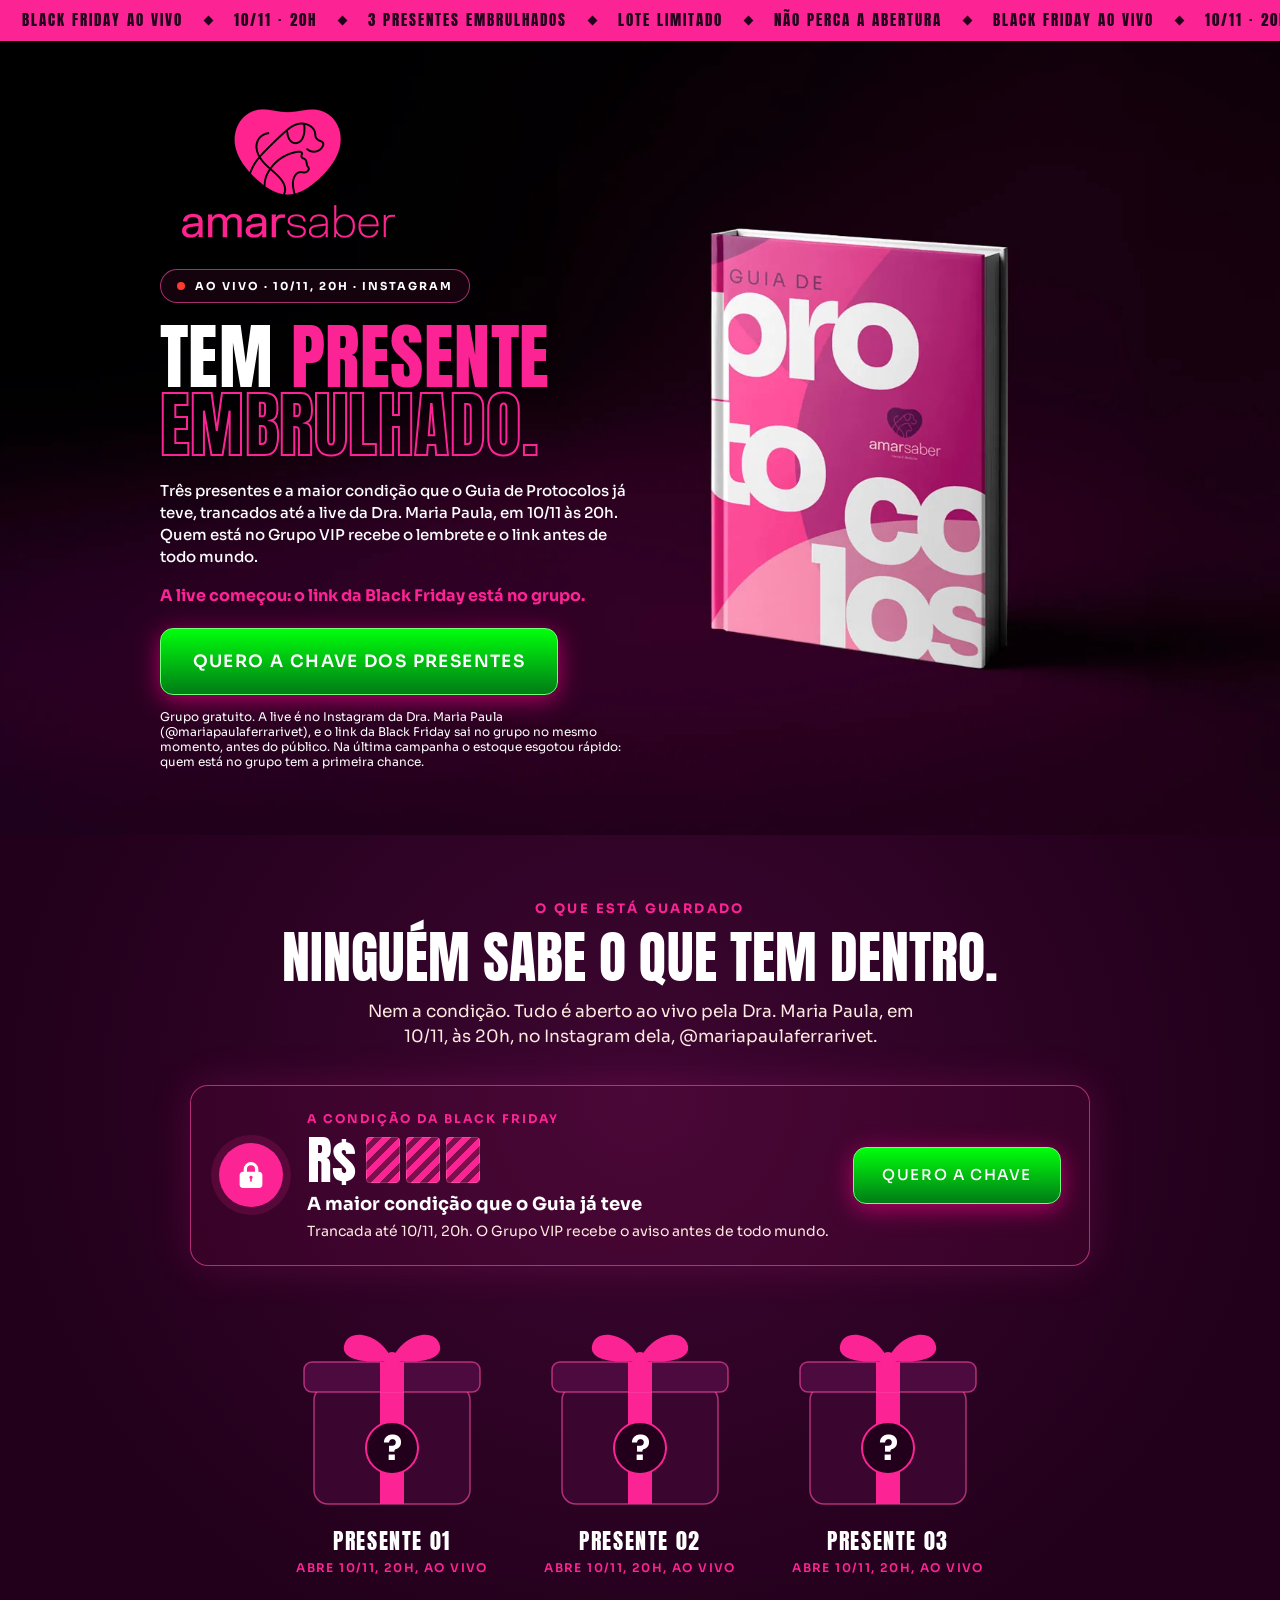
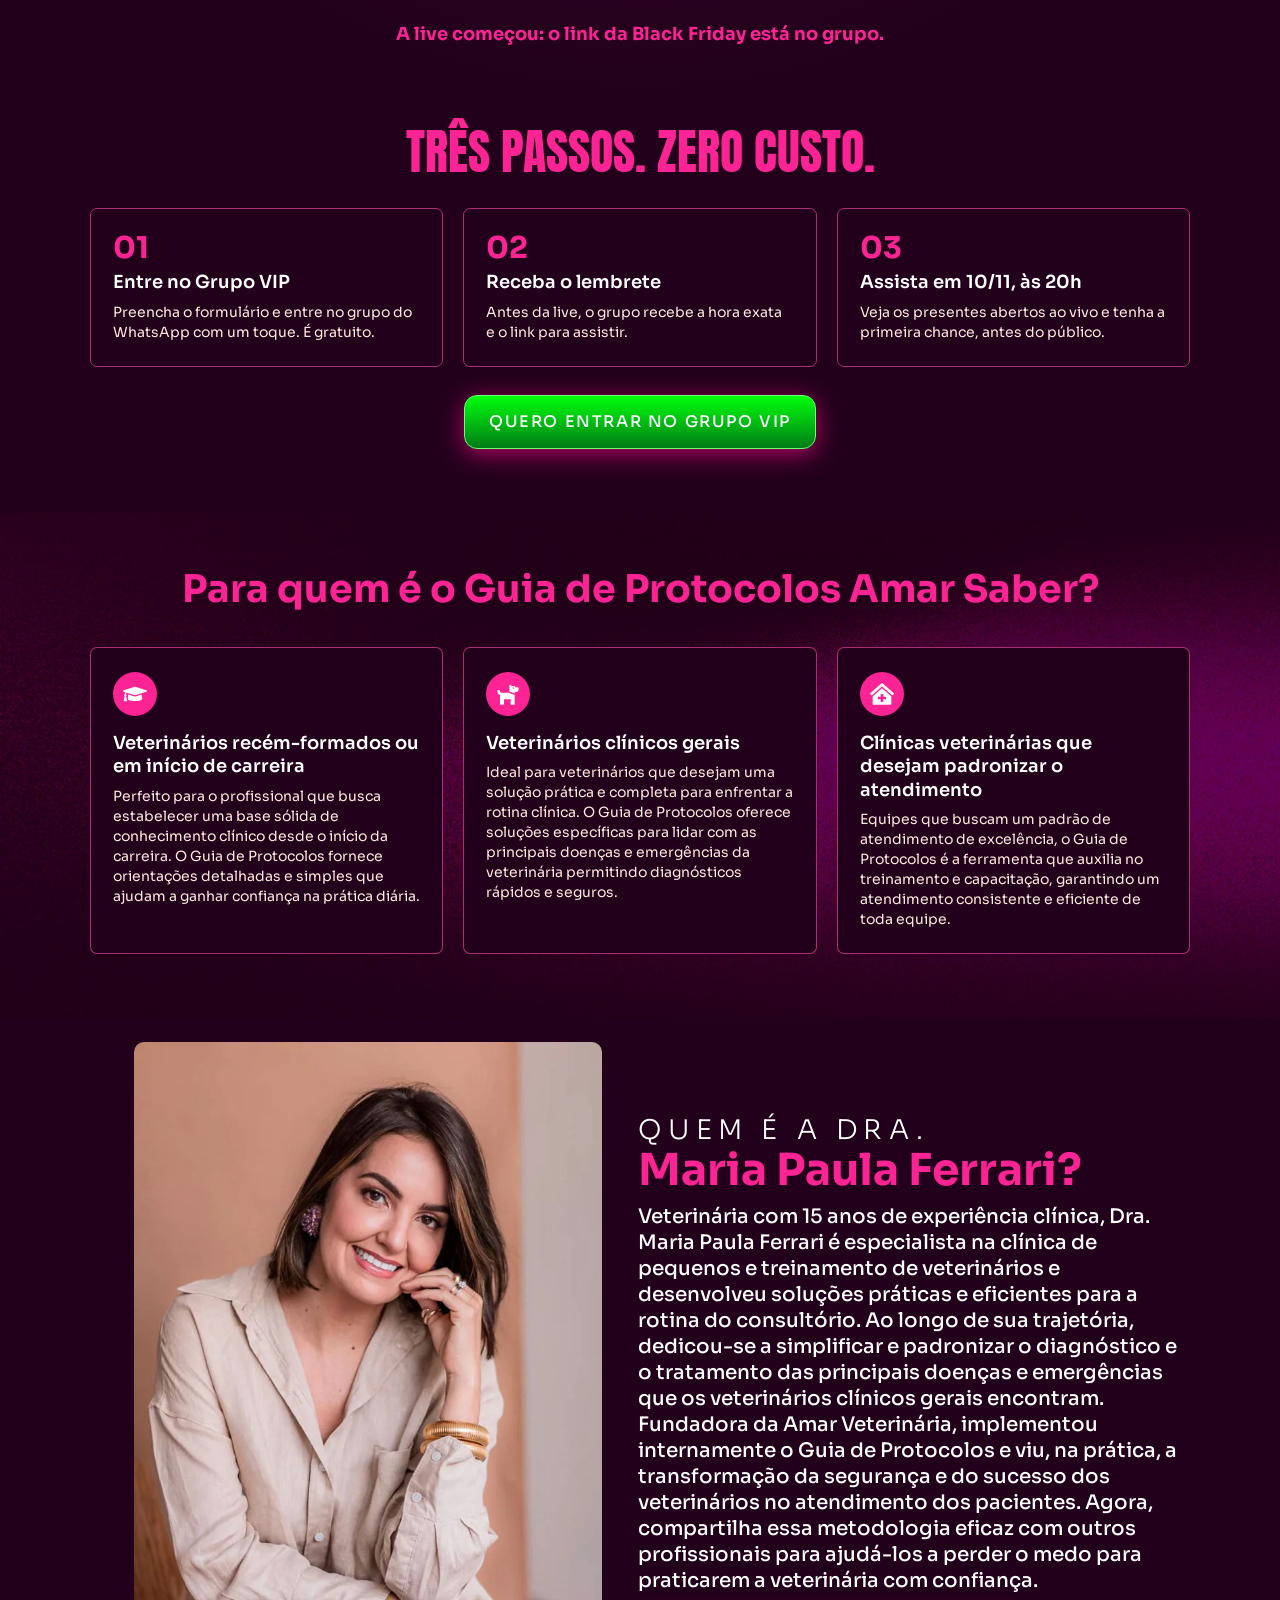
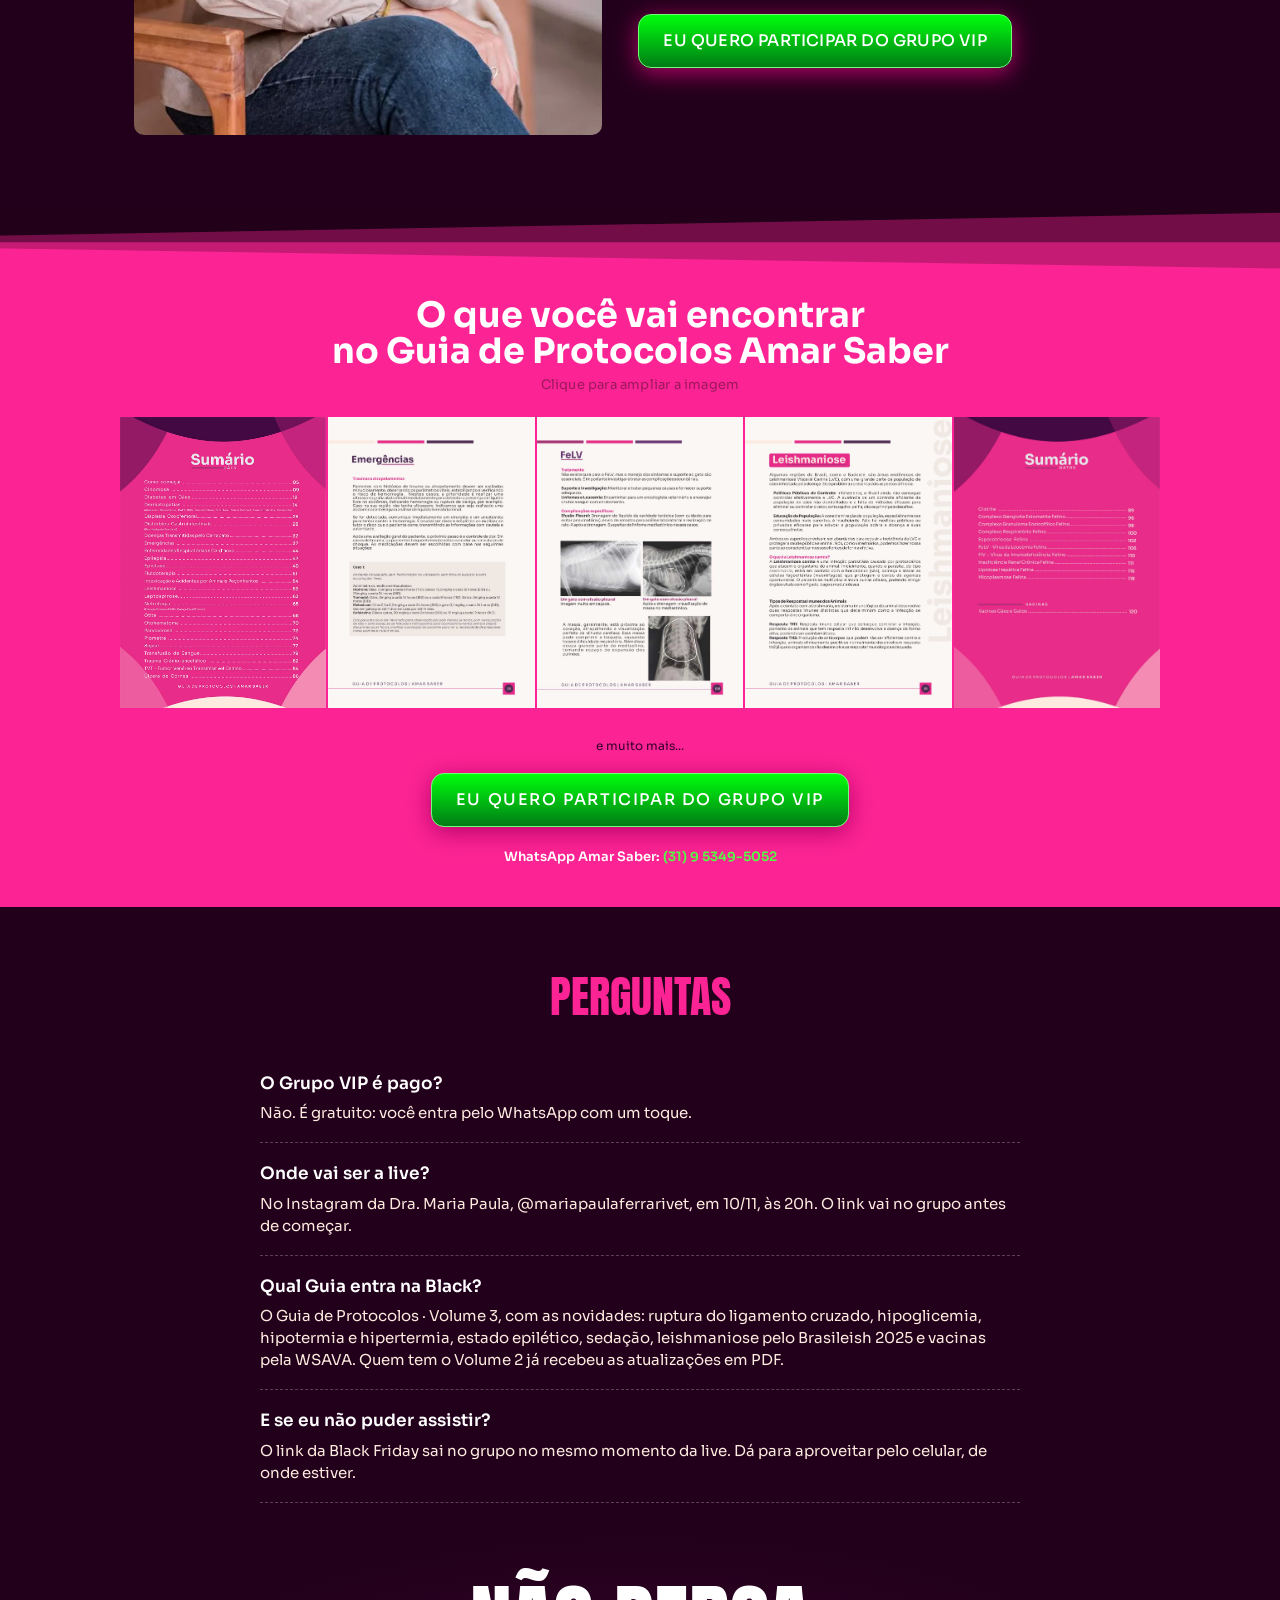
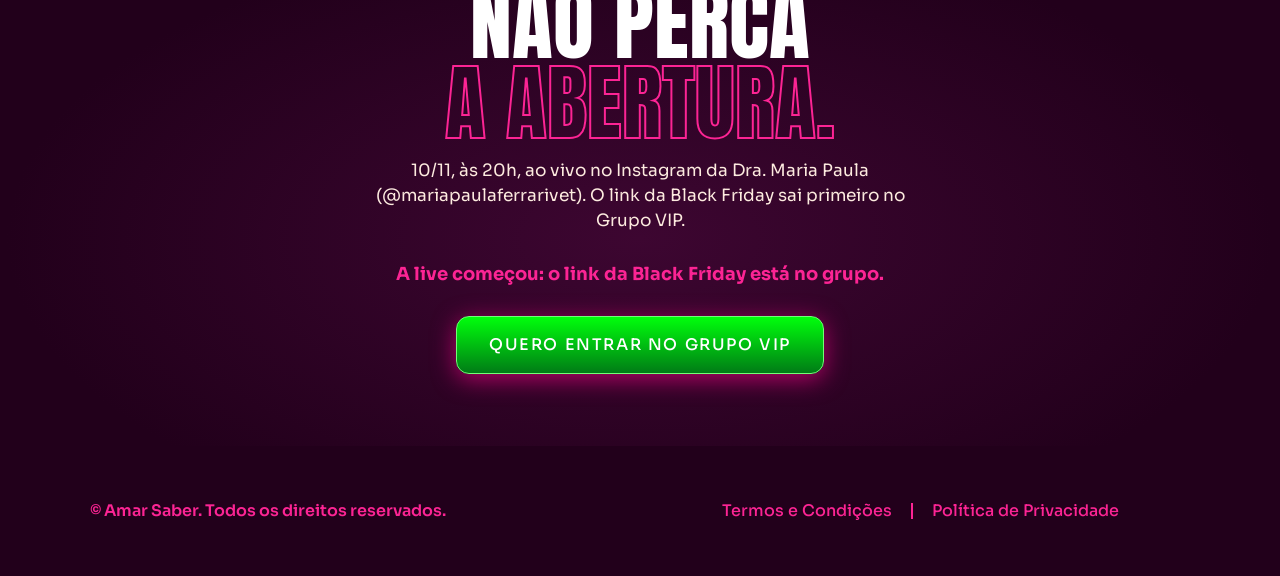
==== commit 3d957c63: "Captura: teste página de 29/10 × atual, fim do A/B do hero e digitou corrigido - Hero de cinomose de" ====
--- a/acesso-antecipado/index.html
+++ b/acesso-antecipado/index.html
@@ -19,37 +19,34 @@
   <link rel="preconnect" href="https://fonts.googleapis.com">
   <link rel="preconnect" href="https://fonts.gstatic.com" crossorigin>
   <link rel="stylesheet" href="https://fonts.googleapis.com/css2?family=Anton&family=Sora:wght@300;400;500;600;700&family=Roboto:wght@400;600&display=swap">
-  <link rel="stylesheet" href="../assets/css/captura.css">
-
-  <!-- ===== TESTE A/B DO HERO =====
-       Roda antes da página aparecer (sem piscar) e grava a variante em <html data-hero>. O CSS mostra só os
-       elementos [data-so] da variante. tracking.js manda hero_variante em todo evento; captura.js, no lead.
-       a = texto atual · b = diz o que é o Guia · dor = quem veio do anúncio de cinomose (fora do sorteio).
-       Para revisar: ?hero=a, ?hero=b ou ?hero=dor (junto com ?interno=1). -->
+  <link rel="stylesheet" href="../assets/css/captura.css?v=20261102">
+
+  <!-- ===== TESTE DA PÁGINA (desde 02/11): página de 29/10 × página atual =====
+       Roda antes da página aparecer (sem piscar) e grava a versão em <html data-pagina>. O CSS mostra só os
+       elementos [data-so] da versão. Todo mundo entra no sorteio 50/50, inclusive quem vem do anúncio de cinomose.
+       antiga = a página como estava até 29/10, 21h (sem selo, sem "Quem já tem o Guia", presentes sem pistas,
+       formulário antigo) · nova = a página atual com o texto b do hero, sem "uns 10 avisos até a live".
+       tracking.js manda pagina_versao em todo evento; captura.js manda a versão no lead (coluna Variante_hero).
+       Para revisar: ?pagina=antiga ou ?pagina=nova (junto com ?interno=1). -->
   <script>
     (function () {
-      var p = new URLSearchParams(location.search), v = p.get('hero'), o = {};
-      try { o = JSON.parse(localStorage.getItem('as_origem')) || {}; } catch (e) {}
-      var anuncio = [p.get('utm_content'), o.anuncio, o.anuncio_id].join(' ');
-      if (!/^(a|b|dor)$/.test(v || '')) {
-        if (/cinomose|120250476746130232/i.test(anuncio)) v = 'dor';
-        else {
-          try { v = localStorage.getItem('as_hero'); } catch (e) {}
-          if (v !== 'a' && v !== 'b') {
-            v = Math.random() < 0.5 ? 'a' : 'b';
-            try { localStorage.setItem('as_hero', v); } catch (e) {}
-          }
+      var v = new URLSearchParams(location.search).get('pagina');
+      if (v !== 'antiga' && v !== 'nova') {
+        try { v = localStorage.getItem('as_pagina'); } catch (e) {}
+        if (v !== 'antiga' && v !== 'nova') {
+          v = Math.random() < 0.5 ? 'antiga' : 'nova';
+          try { localStorage.setItem('as_pagina', v); } catch (e) {}
         }
       }
-      document.documentElement.setAttribute('data-hero', v);
+      document.documentElement.setAttribute('data-pagina', v);
     })();
   </script>
 
   <!-- ===== RASTREAMENTO =====
        Meta Pixel, PostHog e Clarity: assets/js/tracking.js (o mesmo da LP).
        Formulário, envio ao n8n e evento Lead: assets/js/captura.js. -->
-  <script src="../assets/js/tracking.js" defer></script>
-  <script src="../assets/js/captura.js" defer></script>
+  <script src="../assets/js/tracking.js?v=20261102" defer></script>
+  <script src="../assets/js/captura.js?v=20261102" defer></script>
   <!-- UTMify: guarda utm_* e fbclid (mesmo script da LP). -->
   <script src="https://cdn.utmify.com.br/scripts/utms/latest.js" data-utmify-prevent-xcod-sck data-utmify-prevent-subids async defer></script>
 </head>
@@ -70,11 +67,9 @@
       <div class="cap-hero__content">
         <img class="cap-hero__logo" src="../assets/img/logo-amarsaber.png" width="254" height="152" alt="Amar Saber">
         <p class="cap-pill"><span class="cap-pill__dot" aria-hidden="true"></span>Ao vivo · 10/11, 20h · Instagram</p>
-        <h1 class="cap-hero__title" data-so="a b"><span>Tem <em>presente</em></span> <span class="cap-contorno">embrulhado.</span></h1>
-        <h1 class="cap-hero__title" data-so="dor"><span>Paciente com <em>cinomose?</em></span> <span class="cap-contorno">Tem protocolo.</span></h1>
-        <p class="cap-hero__lead" data-so="a">Três presentes e a maior condição que o Guia de Protocolos já teve, trancados até a live da Dra. Maria Paula, em 10/11 às 20h. Quem está no Grupo VIP recebe o lembrete e o link antes de todo mundo.</p>
-        <p class="cap-hero__lead" data-so="b">O Guia de Protocolos traz protocolos, doses e condutas da clínica de pequenos animais, da rotina da Dra. Maria Paula na Amar Veterinária. Em 10/11, às 20h, ela abre ao vivo três presentes e a maior condição que o Guia já teve. Quem está no Grupo VIP recebe o link antes de todo mundo.</p>
-        <p class="cap-hero__lead" data-so="dor">O protocolo de cinomose está no Guia de Protocolos, com doses e condutas da clínica de pequenos animais. Em 10/11, às 20h, a Dra. Maria Paula abre ao vivo três presentes e a maior condição que o Guia já teve. Quem está no Grupo VIP recebe o link antes de todo mundo.</p>
+        <h1 class="cap-hero__title"><span>Tem <em>presente</em></span> <span class="cap-contorno">embrulhado.</span></h1>
+        <p class="cap-hero__lead" data-so="antiga">Três presentes e a maior condição que o Guia de Protocolos já teve, trancados até a live da Dra. Maria Paula, em 10/11 às 20h. Quem está no Grupo VIP recebe o lembrete e o link antes de todo mundo.</p>
+        <p class="cap-hero__lead" data-so="nova">O Guia de Protocolos traz protocolos, doses e condutas da clínica de pequenos animais, da rotina da Dra. Maria Paula na Amar Veterinária. Em 10/11, às 20h, ela abre ao vivo três presentes e a maior condição que o Guia já teve. Quem está no Grupo VIP recebe o link antes de todo mundo.</p>
 
         <div class="cap-contador cap-contador--hero" data-contador="2026-11-10T20:00:00-03:00">
           <p class="cap-contador__rotulo" data-antes>Faltam para a live</p>
@@ -88,7 +83,7 @@
         </div>
 
         <a class="btn cap-hero__btn" href="#form-guia" data-cta="hero">QUERO A CHAVE DOS PRESENTES</a>
-        <p class="cap-selo"><b>+1.500</b> Guias de Protocolos vendidos</p>
+        <p class="cap-selo" data-so="nova"><b>+1.500</b> Guias de Protocolos vendidos</p>
 
         <p class="cap-hero__note">Grupo gratuito. A live é no Instagram da Dra. Maria Paula (@mariapaulaferrarivet), e o link da Black Friday sai no grupo no mesmo momento, antes do público. Na última campanha o estoque esgotou rápido: quem está no grupo tem a primeira chance.</p>
         <!-- Só no celular: no desktop o livro já está no banner do fundo -->
@@ -103,8 +98,10 @@
   <section class="cap-presentes" data-secao="presentes">
     <div class="cap-container">
       <p class="cap-presentes__kicker">O que está guardado</p>
-      <h2 class="cap-presentes__title">Três pistas. A resposta sai na live.</h2>
-      <p class="cap-presentes__lead">A Dra. Maria Paula abre cada um ao vivo em 10/11, às 20h, no Instagram dela, @mariapaulaferrarivet.</p>
+      <h2 class="cap-presentes__title" data-so="antiga">Ninguém sabe o que tem dentro.</h2>
+      <h2 class="cap-presentes__title" data-so="nova">Três pistas. A resposta sai na live.</h2>
+      <p class="cap-presentes__lead" data-so="antiga">Nem a condição. Tudo é aberto ao vivo pela Dra. Maria Paula, em 10/11, às 20h, no Instagram dela, @mariapaulaferrarivet.</p>
+      <p class="cap-presentes__lead" data-so="nova">A Dra. Maria Paula abre cada um ao vivo em 10/11, às 20h, no Instagram dela, @mariapaulaferrarivet.</p>
 
       <div class="cap-cofre">
         <span class="cap-cofre__icone"><svg viewBox="0 0 448 512" aria-hidden="true"><path d="M144 144v48h160v-48a80 80 0 0 0-160 0zm-64 48v-48a144 144 0 0 1 288 0v48h16c35.3 0 64 28.7 64 64v192c0 35.3-28.7 64-64 64H64c-35.3 0-64-28.7-64-64V256c0-35.3 28.7-64 64-64h16zm144 80a32 32 0 0 0-16 59.7V376a16 16 0 0 0 32 0v-44.3A32 32 0 0 0 224 272z"/></svg></span>
@@ -119,7 +116,7 @@
 
       <ul class="cap-presentes__lista">
           <li class="cap-presente">
-            <button class="cap-presente__btn" type="button" data-presente="1" aria-label="Presente 01, pista: para a consulta. Abre ao vivo em 10/11, às 20h">
+            <button class="cap-presente__btn" type="button" data-presente="1">
               <svg class="cap-presente__caixa" viewBox="0 0 200 200" aria-hidden="true">
                 <rect class="cap-presente__corpo" x="22" y="76" width="156" height="118" rx="14"/>
                 <rect class="cap-presente__fita" x="88" y="76" width="24" height="118"/>
@@ -134,12 +131,13 @@
                 </g>
               </svg>
               <span class="cap-presente__nome">Presente 01</span>
-              <span class="cap-presente__quando">Para a consulta</span>
-              <span class="cap-presente__segredo">Para o tutor dizer sim ao tratamento.</span>
+              <span class="cap-presente__quando" data-so="antiga">Abre 10/11, 20h, ao vivo</span>
+              <span class="cap-presente__quando" data-so="nova">Para a consulta</span>
+              <span class="cap-presente__segredo" data-so="nova">Para o tutor dizer sim ao tratamento.</span>
             </button>
           </li>
           <li class="cap-presente">
-            <button class="cap-presente__btn" type="button" data-presente="2" aria-label="Presente 02, pista: para o caso difícil. Abre ao vivo em 10/11, às 20h">
+            <button class="cap-presente__btn" type="button" data-presente="2">
               <svg class="cap-presente__caixa" viewBox="0 0 200 200" aria-hidden="true">
                 <rect class="cap-presente__corpo" x="22" y="76" width="156" height="118" rx="14"/>
                 <rect class="cap-presente__fita" x="88" y="76" width="24" height="118"/>
@@ -154,12 +152,13 @@
                 </g>
               </svg>
               <span class="cap-presente__nome">Presente 02</span>
-              <span class="cap-presente__quando">Para o caso difícil</span>
-              <span class="cap-presente__segredo">Para ter com quem conferir a conduta.</span>
+              <span class="cap-presente__quando" data-so="antiga">Abre 10/11, 20h, ao vivo</span>
+              <span class="cap-presente__quando" data-so="nova">Para o caso difícil</span>
+              <span class="cap-presente__segredo" data-so="nova">Para ter com quem conferir a conduta.</span>
             </button>
           </li>
           <li class="cap-presente">
-            <button class="cap-presente__btn" type="button" data-presente="3" aria-label="Presente 03, pista: o preço. Abre ao vivo em 10/11, às 20h">
+            <button class="cap-presente__btn" type="button" data-presente="3">
               <svg class="cap-presente__caixa" viewBox="0 0 200 200" aria-hidden="true">
                 <rect class="cap-presente__corpo" x="22" y="76" width="156" height="118" rx="14"/>
                 <rect class="cap-presente__fita" x="88" y="76" width="24" height="118"/>
@@ -174,8 +173,9 @@
                 </g>
               </svg>
               <span class="cap-presente__nome">Presente 03</span>
-              <span class="cap-presente__quando">O preço</span>
-              <span class="cap-presente__segredo">Abre às 20h do dia 10.</span>
+              <span class="cap-presente__quando" data-so="antiga">Abre 10/11, 20h, ao vivo</span>
+              <span class="cap-presente__quando" data-so="nova">O preço</span>
+              <span class="cap-presente__segredo" data-so="nova">Abre às 20h do dia 10.</span>
             </button>
           </li>
       </ul>
@@ -196,7 +196,7 @@
   <!-- ===== 2b. QUEM JÁ TEM O GUIA (prova social) =====
        Trechos dos depoimentos da LP (assets/img/depoimento-3.jpg e -5.jpg), com o primeiro nome.
        O link abre os prints originais no lightbox (assets/js/main.js, .gallery). -->
-  <section class="cap-provas" data-secao="provas">
+  <section class="cap-provas" data-secao="provas" data-so="nova">
     <div class="cap-container">
       <p class="cap-provas__kicker"><b>+1.500</b> Guias vendidos</p>
       <h2 class="cap-provas__title">Quem já tem o Guia</h2>
@@ -343,8 +343,9 @@
     <div class="cap-gaveta__caixa">
       <a class="cap-gaveta__fechar" href="#topo" aria-label="Fechar">&times;</a>
       <p class="cap-pill"><span class="cap-pill__dot" aria-hidden="true"></span>Ao vivo · 10/11, 20h</p>
-      <h2 class="cap-gaveta__titulo" id="gaveta-titulo">Falta só o seu WhatsApp</h2>
-      <p class="cap-gaveta__texto">É por lá que chegam o lembrete da live e o link da Black Friday, às 20h do dia 10, antes do público.</p>
+      <h2 class="cap-gaveta__titulo" id="gaveta-titulo"><span data-so="antiga">Pegue a sua chave</span><span data-so="nova">Falta só o seu WhatsApp</span></h2>
+      <p class="cap-gaveta__texto" data-so="antiga">Entre no Grupo VIP do WhatsApp: é lá que chegam o lembrete da live e o link da Black Friday, antes do público.</p>
+      <p class="cap-gaveta__texto" data-so="nova">É por lá que chegam o lembrete da live e o link da Black Friday, às 20h do dia 10, antes do público.</p>
       <!-- Envio, validação e eventos: assets/js/captura.js -->
       <form class="cap-form" id="form-lead" novalidate>
         <div class="cap-field">
@@ -362,13 +363,13 @@
           <label for="lead-site">Site</label>
           <input id="lead-site" name="website" type="text" tabindex="-1" autocomplete="off">
         </div>
-        <!-- "uns 10": mensagens do roteiro de 29/10 a 09/11 (GRUPO-VIP-MENSAGENS.md, A1 a 3) -->
-        <p class="cap-gaveta__garantia">Só avisos e casos da Dra. Maria Paula, uns 10 até a live. Dá para sair do grupo quando quiser.</p>
+        <!-- Sem "uns 10 até a live" desde 02/11 (pode ter assustado quem abriu o formulário). -->
+        <p class="cap-gaveta__garantia" data-so="nova">Só avisos e casos da Dra. Maria Paula. Dá para sair do grupo quando quiser.</p>
         <button class="btn cap-form__btn" type="submit">QUERO ENTRAR NO GRUPO VIP</button>
-        <!-- Número do SendFlow arredondado para baixo: atualize à mão (300, 400, 500...) -->
-        <p class="cap-gaveta__prova">Mais de 300 colegas já estão no grupo.</p>
+        <!-- Mesmo número da LP (+1.500 Guias vendidos). -->
+        <p class="cap-gaveta__prova" data-so="nova">Mais de 1.500 colegas já têm o Guia de Protocolos.</p>
       </form>
-      <p class="cap-gaveta__nota">Ao continuar, você aceita receber mensagens da Amar Saber no WhatsApp e concorda com a <a href="https://amarsaber.com.br/politica-de-privacidade/" target="_blank" rel="noopener">Política de Privacidade</a>.</p>
+      <p class="cap-gaveta__nota"><span data-so="antiga">Grupo gratuito, só de avisos. </span>Ao continuar, você aceita receber mensagens da Amar Saber no WhatsApp e concorda com a <a href="https://amarsaber.com.br/politica-de-privacidade/" target="_blank" rel="noopener">Política de Privacidade</a>.</p>
     </div>
   </div>
 
--- a/assets/css/captura.css
+++ b/assets/css/captura.css
@@ -30,11 +30,10 @@
 a { color: inherit; text-decoration: none; }
 .sr-only { position: absolute; width: 1px; height: 1px; overflow: hidden; clip: rect(0 0 0 0); white-space: nowrap; }
 
-/* Teste A/B do hero: só aparecem os [data-so] da variante em <html data-hero> (script no <head>). Sem JS, a "a". */
-html:not([data-hero]) [data-so]:not([data-so~="a"]),
-html[data-hero="a"] [data-so]:not([data-so~="a"]),
-html[data-hero="b"] [data-so]:not([data-so~="b"]),
-html[data-hero="dor"] [data-so]:not([data-so~="dor"]) { display: none !important; }
+/* Teste da página: só aparecem os [data-so] da versão em <html data-pagina> (script no <head>). Sem JS, a "nova". */
+html:not([data-pagina]) [data-so]:not([data-so~="nova"]),
+html[data-pagina="antiga"] [data-so]:not([data-so~="antiga"]),
+html[data-pagina="nova"] [data-so]:not([data-so~="nova"]) { display: none !important; }
 
 .cap-container { width: 100%; max-width: 1140px; margin: 0 auto; padding: 0 20px; }
 
@@ -183,7 +182,7 @@
 .cap-gaveta .cap-form { margin-top: 4px; }
 .cap-gaveta__garantia { margin-top: 2px; font-size: 13px; line-height: 19px; color: var(--cream); }
 .cap-gaveta__prova { display: flex; align-items: center; justify-content: center; gap: 8px; font-size: 13px; font-weight: 600; color: #fff; }
-.cap-gaveta__prova::before { content: ""; flex: none; width: 8px; height: 8px; border-radius: 50%; background: #00e63a; box-shadow: 0 0 0 4px rgba(0, 230, 58, .18); }
+.cap-gaveta__prova::before { content: ""; flex: none; width: 8px; height: 8px; border-radius: 50%; background: var(--pink); box-shadow: 0 0 0 4px rgba(252, 36, 148, .2); }
 .cap-gaveta__nota { font-size: 12px; line-height: 17px; color: rgba(255, 255, 255, .6); text-align: center; }
 .cap-gaveta__nota a { text-decoration: underline; }
 html.cap-sem-rolagem, html.cap-sem-rolagem body { overflow: hidden; }
